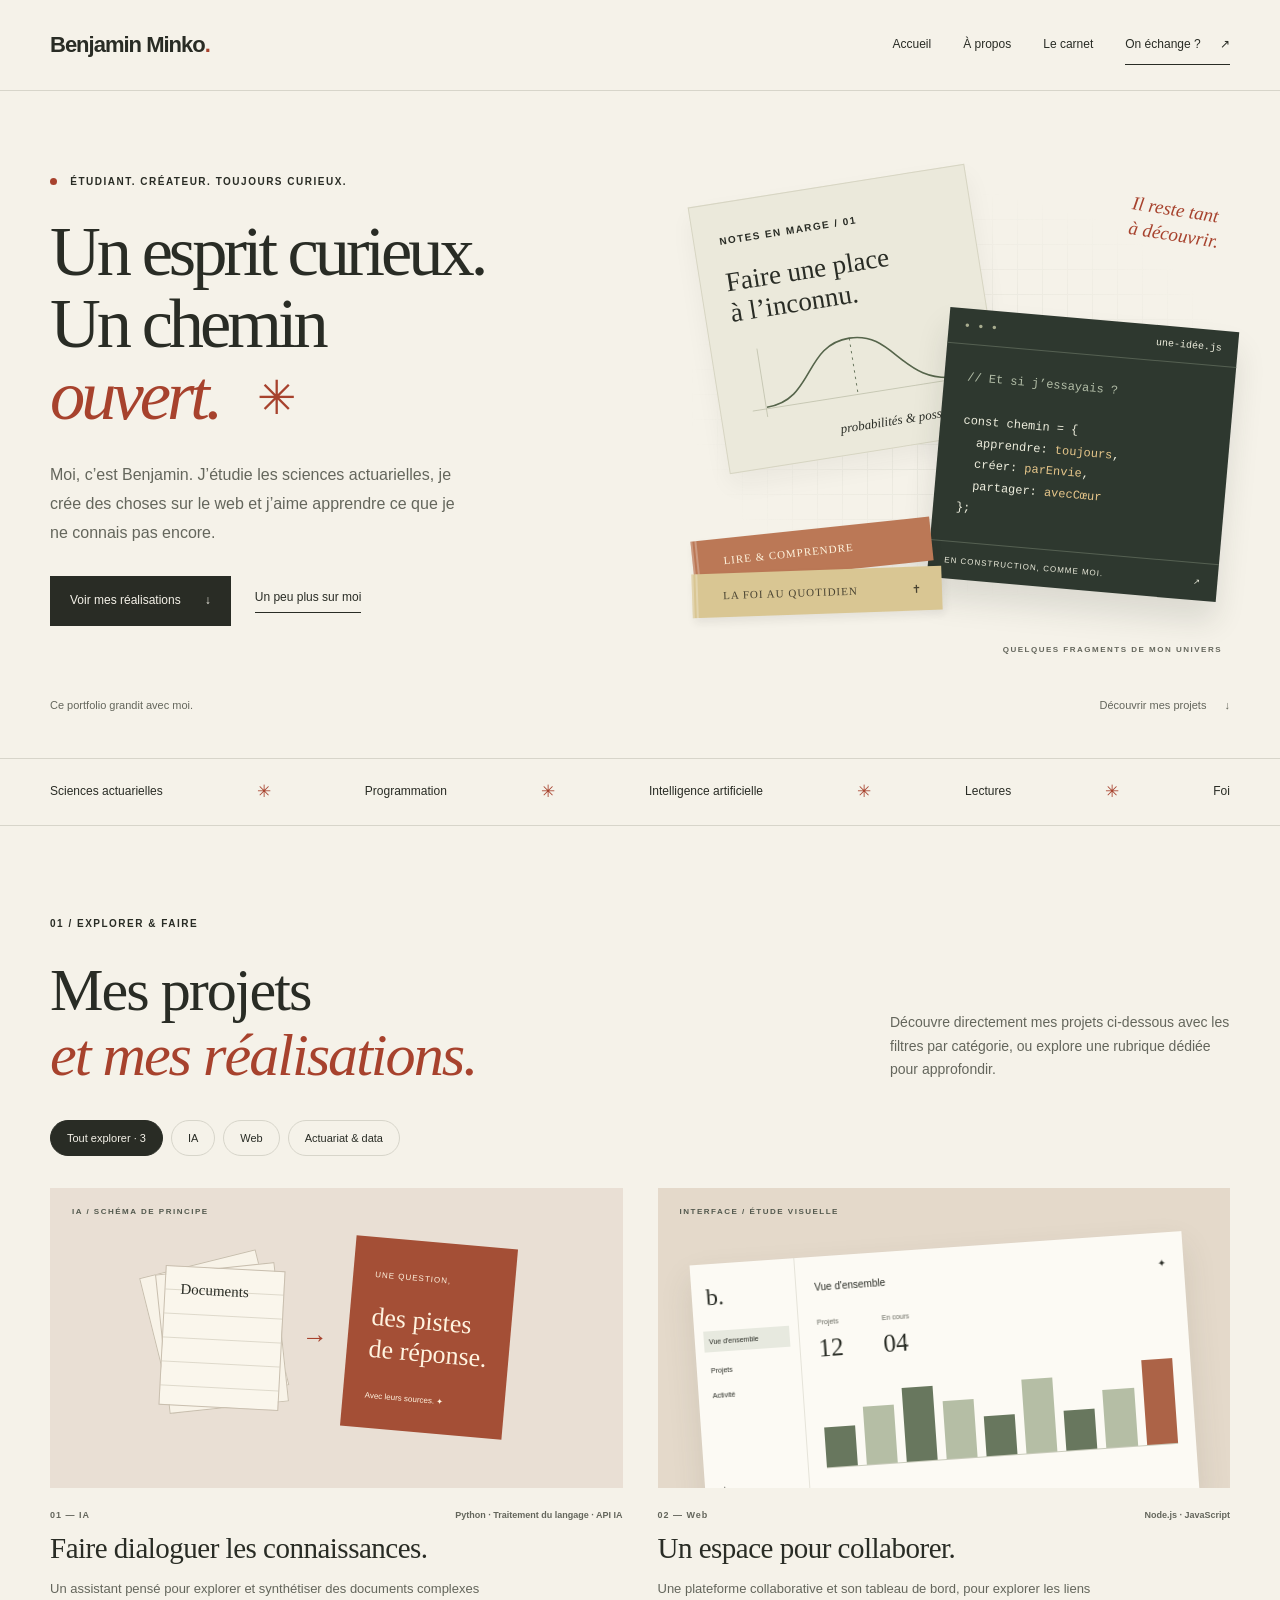
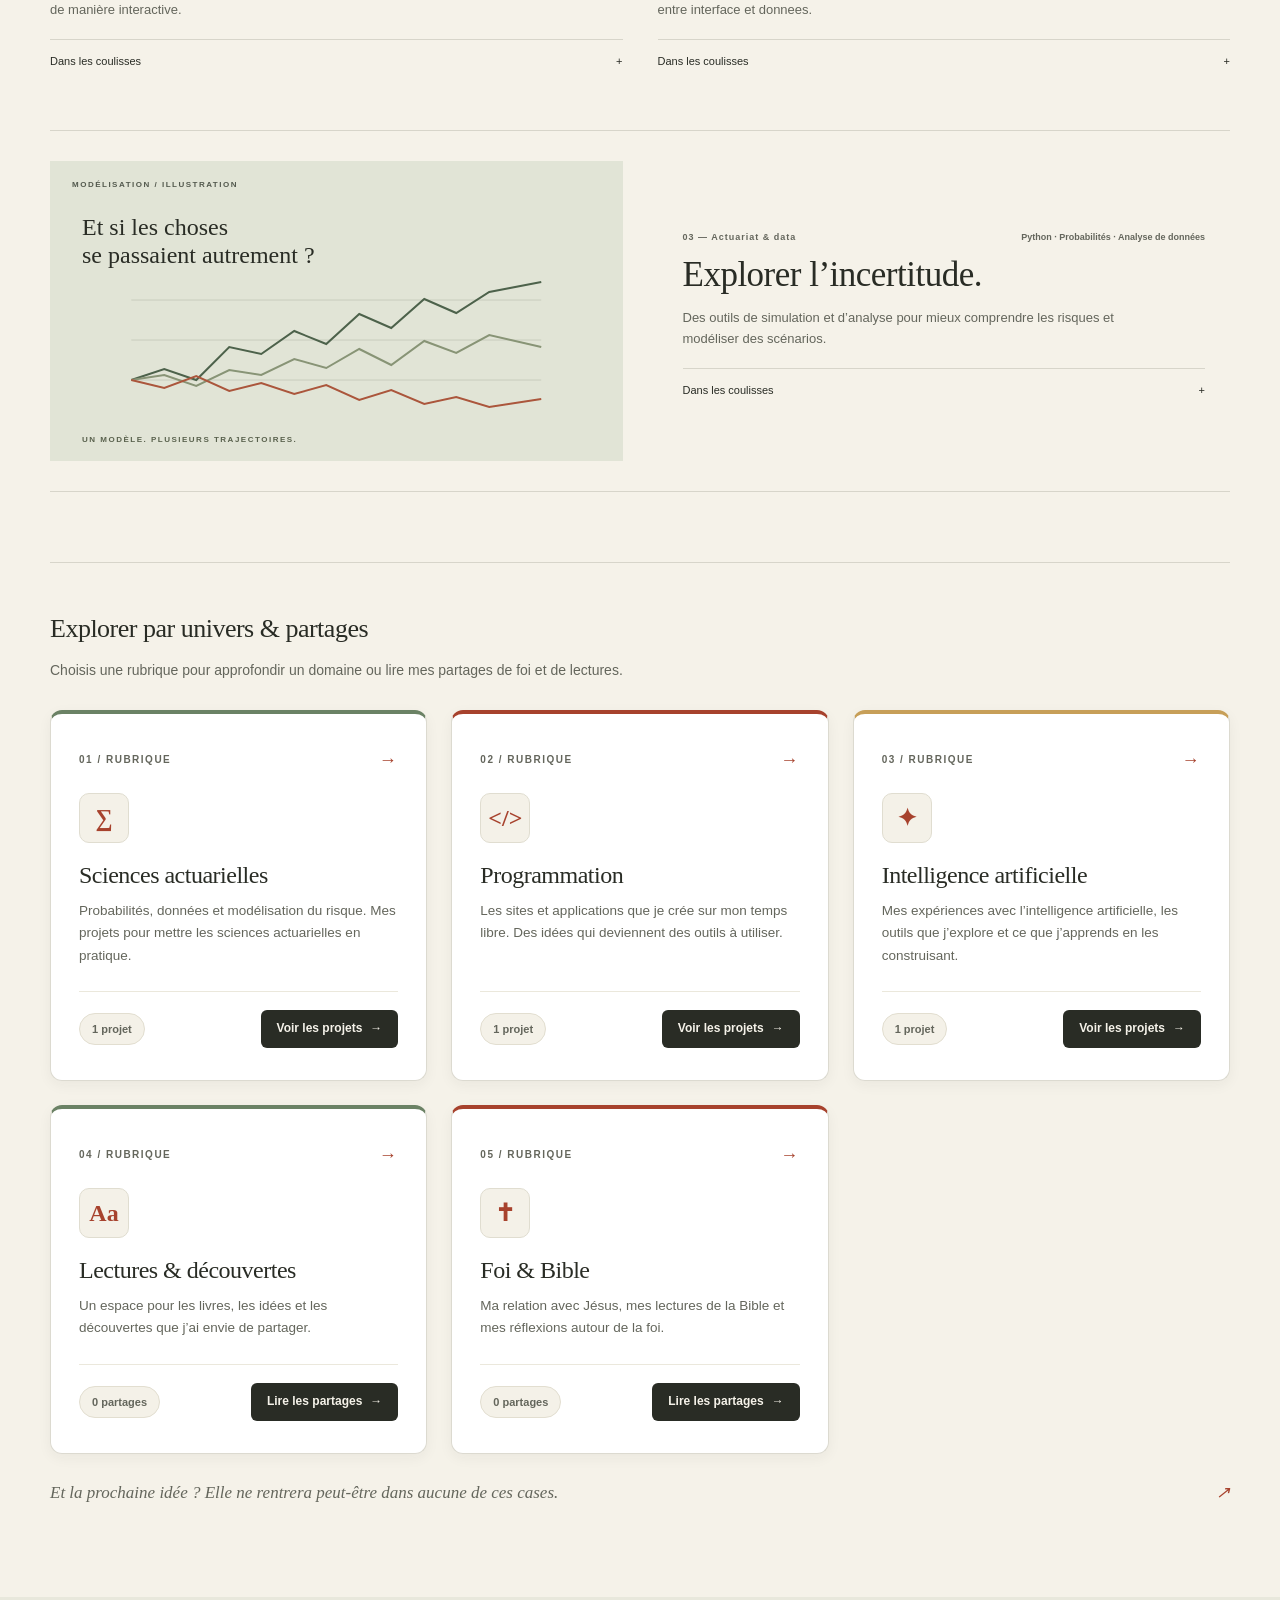
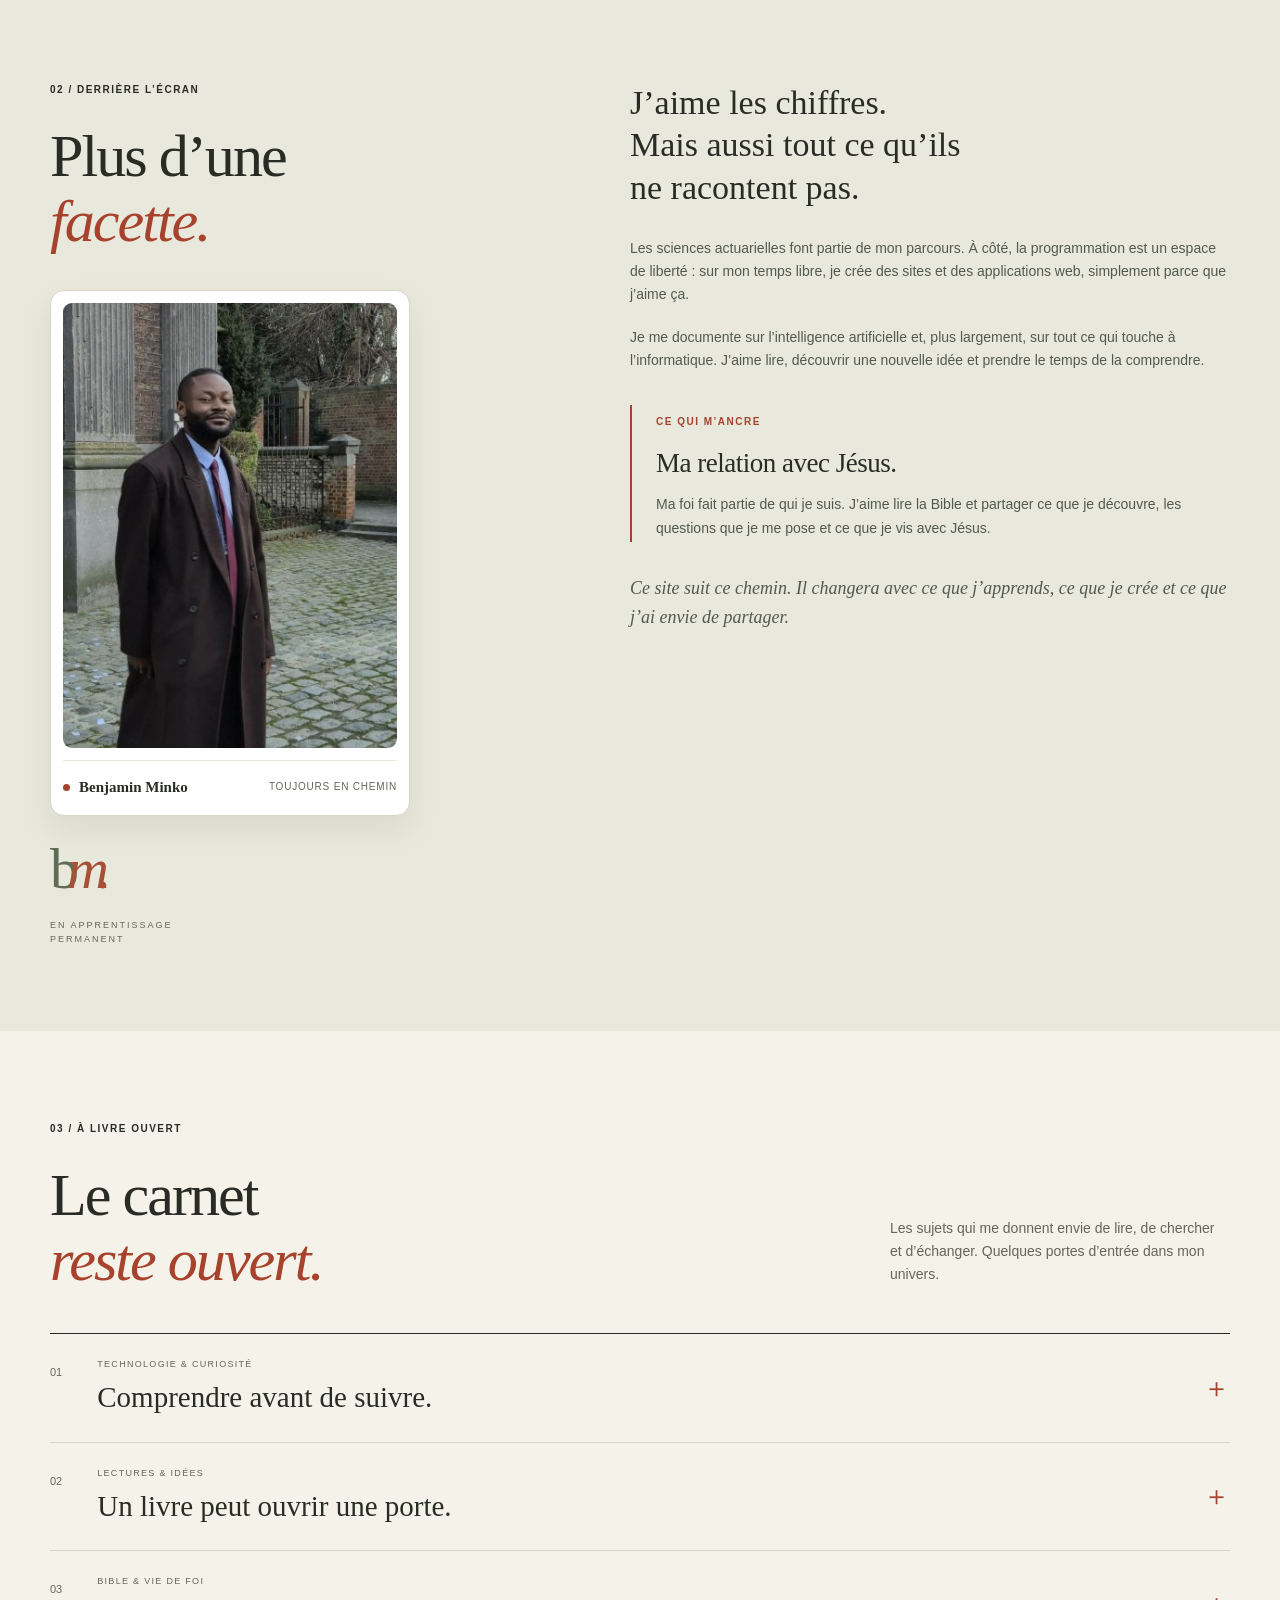
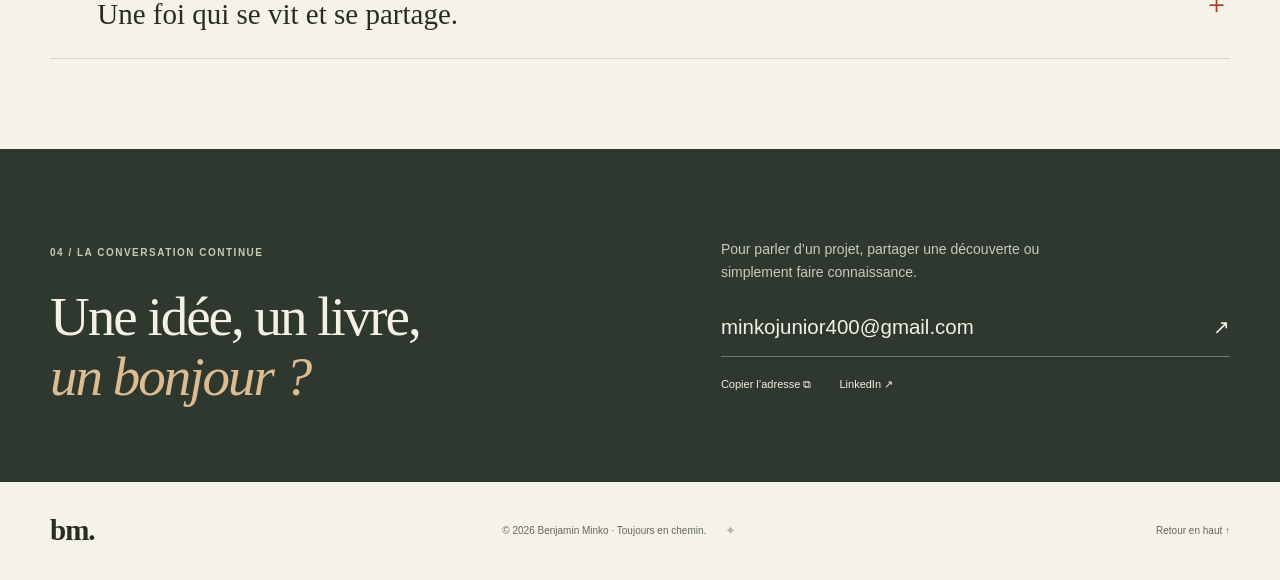
==== index.html @ 96fccb13 "feat: liseuse securisee integree pour lecture des documents d'etude et memoires en ligne sans telech" ====
<!doctype html>
<html lang="fr">
<head>
<meta charset="utf-8"><meta name="viewport" content="width=device-width, initial-scale=1"><meta name="theme-color" content="#f5f2e9">
<title>Benjamin Minko — Un esprit curieux, un chemin ouvert.</title>
<meta name="description" content="Étudiant en sciences actuarielles, passionné de programmation, de lecture et d’IA. Mes projets, mes découvertes et ma foi en Jésus.">
<link rel="icon" href="data:image/svg+xml,%3Csvg xmlns='http://www.w3.org/2000/svg' viewBox='0 0 100 100'%3E%3Crect width='100' height='100' rx='20' fill='%23a7422d'/%3E%3Ctext x='22' y='73' font-size='70' font-family='Georgia' fill='%23f5f2e9'%3Eb%3C/text%3E%3C/svg%3E">
<link rel="stylesheet" href="styles.css?v=20261013"><script src="script.js" defer></script>
</head>
<body>
<a class="skip-link" href="#contenu">Aller au contenu</a>
<header class="header"><nav class="nav wrap" aria-label="Navigation principale">
<a class="brand" href="#accueil" aria-label="Benjamin Minko, accueil">Benjamin Minko<b>.</b></a>
<button class="menu-toggle" aria-expanded="false" aria-controls="navigation" hidden>Menu <span aria-hidden="true">＋</span></button>
<div class="nav-links" id="navigation"><a href="#accueil">Accueil</a><a href="#apropos">À propos</a><a href="#carnet">Le carnet</a><a class="nav-contact" href="#contact">On échange ? <span aria-hidden="true">↗</span></a></div>
</nav></header>
<main id="contenu">
<section class="hero wrap" id="accueil" aria-labelledby="hero-title">
<div class="hero-copy"><p class="eyebrow"><span class="small-dot"></span> ÉTUDIANT. CRÉATEUR. TOUJOURS CURIEUX.</p>
<h1 id="hero-title">Un esprit curieux.<br>Un chemin<br><em>ouvert.</em><span class="asterisk" aria-hidden="true">✳</span></h1>
<p class="intro">Moi, c’est Benjamin. J’étudie les sciences actuarielles, je crée des choses sur le web et j’aime apprendre ce que je ne connais pas encore.</p>
<div class="hero-actions"><a class="button" href="#projets">Voir mes réalisations <span aria-hidden="true">↓</span></a><a class="text-link" href="#apropos">Un peu plus sur moi</a></div></div>
<div class="desk" role="img" aria-label="Un carnet, une fenêtre de code et des livres : des fragments de mon univers.">
<div class="desk-grid"></div><div class="paper math-paper"><span class="tiny">NOTES EN MARGE / 01</span><span class="paper-heading">Faire une place<br>à l’inconnu.</span><svg viewBox="0 0 280 100" fill="none" aria-hidden="true"><path d="M8 85H272M25 95V10" stroke="#c2c3af"/><path d="M26 83C85 83 82 15 139 15S193 83 267 83" stroke="#56654b" stroke-width="2"/><path d="M139 15V86" stroke="#56654b" stroke-dasharray="3 5"/></svg><span class="math-note">probabilités & possibilités</span></div>
<div class="code-paper"><div class="code-bar"><span>● ● ●</span><span>une-idée.js</span></div><code><span class="code-muted">// Et si j’essayais ?</span><br><br>const chemin = {<br>&nbsp; apprendre: <span class="code-warm">toujours</span>,<br>&nbsp; créer: <span class="code-warm">parEnvie</span>,<br>&nbsp; partager: <span class="code-warm">avecCœur</span><br>};</code><div class="code-bottom">EN CONSTRUCTION, COMME MOI.<span>↗</span></div></div>
<div class="book book-back">LIRE & COMPRENDRE</div><div class="book book-front"><span>LA FOI AU QUOTIDIEN</span><span>✝</span></div><div class="desk-note">Il reste tant<br>à découvrir.</div><span class="desk-caption">QUELQUES FRAGMENTS DE MON UNIVERS</span></div>
<div class="hero-footer"><span>Ce portfolio grandit avec moi.</span><a href="#projets">Découvrir mes projets <span aria-hidden="true">↓</span></a></div>
</section>
<div class="interests-strip"><div class="wrap"><span>Sciences actuarielles</span><i>✳</i><span>Programmation</span><i>✳</i><span>Intelligence artificielle</span><i>✳</i><span>Lectures</span><i>✳</i><span>Foi</span></div></div>
<section class="section wrap" id="projets" aria-labelledby="projects-title">
<div class="section-heading reveal"><p class="eyebrow">01 / EXPLORER & FAIRE</p><div class="heading-row"><h2 id="projects-title">Mes projets<br><em>et mes réalisations.</em></h2><p>Découvre directement mes projets ci-dessous avec les filtres par catégorie, ou explore une rubrique dédiée pour approfondir.</p></div></div>
<div class="filters" role="group" aria-label="Filtrer les projets" hidden></div><p class="sr-only" id="filter-status" role="status"></p>
<!-- PROJECTS:START -->
<div class="projects"><article class="project reveal" data-category="IA"><div class="project-art ai-art" aria-hidden="true"><span class="art-label">IA / SCHÉMA DE PRINCIPE</span><div class="document-stack"><span>Notes</span><span>Lectures</span><span>Documents</span></div><div class="diagram-arrow">→</div><div class="answer-paper"><span>UNE QUESTION,</span><strong>des pistes<br>de réponse.</strong><small>Avec leurs sources. ✦</small></div></div><div class="project-meta"><span>01 — IA</span><span>Python · Traitement du langage · API IA</span></div><h3>Faire dialoguer les connaissances.</h3><p>Un assistant pensé pour explorer et synthétiser des documents complexes de manière interactive.</p><details><summary>Dans les coulisses <span aria-hidden="true">+</span></summary><div class="detail-body">Le système combine recherche sémantique, traitement du langage naturel et structuration de réponses contextualisées. Objectif : transformer une masse d’informations en synthèse claire.</div></details></article>
<article class="project reveal" data-category="Web"><div class="project-art web-art" aria-hidden="true"><span class="art-label">INTERFACE / ÉTUDE VISUELLE</span><div class="mini-app"><div class="mini-sidebar">b.<span>Vue d'ensemble</span><span>Projets</span><span>Activité</span><b>+</b></div><div class="mini-main"><div class="mini-top">Vue d'ensemble <span>✦</span></div><div class="mini-stats"><div><small>Projets</small><b>12</b></div><div><small>En cours</small><b>04</b></div></div><div class="mini-chart"><i></i><i></i><i></i><i></i><i></i><i></i><i></i><i></i><i></i></div></div></div></div><div class="project-meta"><span>02 — Web</span><span>Node.js · JavaScript</span></div><h3>Un espace pour collaborer.</h3><p>Une plateforme collaborative et son tableau de bord, pour explorer les liens entre interface et donnees.</p><details><summary>Dans les coulisses <span aria-hidden="true">+</span></summary><div class="detail-body">Ce projet réunit une architecture client-serveur, la gestion des états, l’authentification et des visualisations de données. Côté outils : JavaScript, Node.js, bases de données et API REST.</div></details></article>
<article class="project project-wide reveal" data-category="Actuariat &amp; data"><div class="project-art data-art" aria-hidden="true"><span class="art-label">MODÉLISATION / ILLUSTRATION</span><div class="graph-title">Et si les choses<br>se passaient autrement ?</div><svg viewBox="0 0 440 140" fill="none"><path d="M15 25H425M15 65H425M15 105H425" stroke="#c8ccbd"/><path d="M15 105L48 94 80 105 113 72 145 79 178 56 210 69 243 39 275 53 308 24 340 38 373 17 425 7" stroke="#4d624b" stroke-width="2"/><path d="M15 105L48 100 80 111 113 95 145 100 178 84 210 93 243 74 275 90 308 66 340 78 373 60 425 72" stroke="#889476" stroke-width="2"/><path d="M15 105L48 113 80 101 113 116 145 108 178 119 210 110 243 125 275 115 308 129 340 122 373 132 425 124" stroke="#ab563c" stroke-width="2"/></svg><span class="graph-caption">UN MODÈLE. PLUSIEURS TRAJECTOIRES.</span></div><div class="wide-copy"><div class="project-meta"><span>03 — Actuariat &amp; data</span><span>Python · Probabilités · Analyse de données</span></div><h3>Explorer l’incertitude.</h3><p>Des outils de simulation et d’analyse pour mieux comprendre les risques et modéliser des scénarios.</p><details><summary>Dans les coulisses <span aria-hidden="true">+</span></summary><div class="detail-body">Ce travail s’appuie sur les méthodes actuarielles : calculs de probabilités, distributions statistiques et projections financières. Réalisé avec Python et des bibliothèques de calcul scientifique.</div></details></div></article></div>
<div class="hub-rubrics-block">
  <div class="browse-header">
    <h3 class="browse-label">Explorer par univers & partages</h3>
    <p class="browse-desc">Choisis une rubrique pour approfondir un domaine ou lire mes partages de foi et de lectures.</p>
  </div>
  <div class="rubric-grid"><a class="section-card tone-sage" href="rubriques/sciences-actuarielles.html">
  <div class="section-card-top">
    <span class="card-step">01 / RUBRIQUE</span>
    <span class="card-arrow" aria-hidden="true">→</span>
  </div>
  <div class="card-symbol-badge" aria-hidden="true">∑</div>
  <h3 class="card-title">Sciences actuarielles</h3>
  <p class="card-desc">Probabilités, données et modélisation du risque. Mes projets pour mettre les sciences actuarielles en pratique.</p>
  <div class="section-card-bottom">
    <span class="card-count-pill">1 projet</span>
    <span class="card-btn">Voir les projets <span aria-hidden="true">→</span></span>
  </div>
</a><a class="section-card tone-clay" href="rubriques/developpement-web.html">
  <div class="section-card-top">
    <span class="card-step">02 / RUBRIQUE</span>
    <span class="card-arrow" aria-hidden="true">→</span>
  </div>
  <div class="card-symbol-badge" aria-hidden="true">&lt;/&gt;</div>
  <h3 class="card-title">Programmation</h3>
  <p class="card-desc">Les sites et applications que je crée sur mon temps libre. Des idées qui deviennent des outils à utiliser.</p>
  <div class="section-card-bottom">
    <span class="card-count-pill">1 projet</span>
    <span class="card-btn">Voir les projets <span aria-hidden="true">→</span></span>
  </div>
</a><a class="section-card tone-sand" href="rubriques/intelligence-artificielle.html">
  <div class="section-card-top">
    <span class="card-step">03 / RUBRIQUE</span>
    <span class="card-arrow" aria-hidden="true">→</span>
  </div>
  <div class="card-symbol-badge" aria-hidden="true">✦</div>
  <h3 class="card-title">Intelligence artificielle</h3>
  <p class="card-desc">Mes expériences avec l’intelligence artificielle, les outils que j’explore et ce que j’apprends en les construisant.</p>
  <div class="section-card-bottom">
    <span class="card-count-pill">1 projet</span>
    <span class="card-btn">Voir les projets <span aria-hidden="true">→</span></span>
  </div>
</a><a class="section-card tone-sage" href="rubriques/lectures.html">
  <div class="section-card-top">
    <span class="card-step">04 / RUBRIQUE</span>
    <span class="card-arrow" aria-hidden="true">→</span>
  </div>
  <div class="card-symbol-badge" aria-hidden="true">Aa</div>
  <h3 class="card-title">Lectures &amp; découvertes</h3>
  <p class="card-desc">Un espace pour les livres, les idées et les découvertes que j’ai envie de partager.</p>
  <div class="section-card-bottom">
    <span class="card-count-pill">0 partages</span>
    <span class="card-btn">Lire les partages <span aria-hidden="true">→</span></span>
  </div>
</a><a class="section-card tone-clay" href="rubriques/foi-bible.html">
  <div class="section-card-top">
    <span class="card-step">05 / RUBRIQUE</span>
    <span class="card-arrow" aria-hidden="true">→</span>
  </div>
  <div class="card-symbol-badge" aria-hidden="true">✝</div>
  <h3 class="card-title">Foi &amp; Bible</h3>
  <p class="card-desc">Ma relation avec Jésus, mes lectures de la Bible et mes réflexions autour de la foi.</p>
  <div class="section-card-bottom">
    <span class="card-count-pill">0 partages</span>
    <span class="card-btn">Lire les partages <span aria-hidden="true">→</span></span>
  </div>
</a></div>
</div>
<!-- PROJECTS:END -->
<p class="section-end">Et la prochaine idée ? Elle ne rentrera peut-être dans aucune de ces cases. <span aria-hidden="true">↗</span></p>
</section>
<section class="about-section" id="apropos" aria-labelledby="about-title"><div class="wrap about-grid"><div class="about-title reveal"><p class="eyebrow">02 / DERRIÈRE L’ÉCRAN</p><h2 id="about-title">Plus d’une<br><em>facette.</em></h2><div class="about-portrait-card"><div class="about-portrait-frame"><img src="benjamin-portrait.jpg" alt="Portrait de Benjamin Minko" class="about-portrait-img" width="450" height="600" loading="lazy"></div><div class="about-portrait-footer"><div class="about-portrait-name"><span class="small-dot"></span><strong>Benjamin Minko</strong></div><span class="about-portrait-caption">Toujours en chemin</span></div></div><div class="personal-mark" aria-hidden="true">b<span>m.</span><small>EN APPRENTISSAGE<br>PERMANENT</small></div></div><div class="about-copy reveal"><p class="large-copy">J’aime les chiffres.<br>Mais aussi tout ce qu’ils<br>ne racontent pas.</p><p>Les sciences actuarielles font partie de mon parcours. À côté, la programmation est un espace de liberté : sur mon temps libre, je crée des sites et des applications web, simplement parce que j’aime ça.</p><p>Je me documente sur l’intelligence artificielle et, plus largement, sur tout ce qui touche à l’informatique. J’aime lire, découvrir une nouvelle idée et prendre le temps de la comprendre.</p><div class="faith-note"><span class="tiny">CE QUI M’ANCRE</span><h3>Ma relation avec Jésus.</h3><p>Ma foi fait partie de qui je suis. J’aime lire la Bible et partager ce que je découvre, les questions que je me pose et ce que je vis avec Jésus.</p></div><p class="about-last">Ce site suit ce chemin. Il changera avec ce que j’apprends, ce que je crée et ce que j’ai envie de partager.</p></div></div></section>
<section class="section wrap" id="carnet" aria-labelledby="notebook-title"><div class="section-heading reveal"><p class="eyebrow">03 / À LIVRE OUVERT</p><div class="heading-row"><h2 id="notebook-title">Le carnet<br><em>reste ouvert.</em></h2><p>Les sujets qui me donnent envie de lire, de chercher et d’échanger. Quelques portes d’entrée dans mon univers.</p></div></div>
<div class="notebook reveal"><details><summary><span class="note-number">01</span><span><small>TECHNOLOGIE & CURIOSITÉ</small>Comprendre avant de suivre.</span><span class="note-plus" aria-hidden="true">＋</span></summary><div class="note-body"><p>L’IA me passionne et me donne envie de me documenter. Cet espace est une invitation à discuter de ce qu’on découvre, de ce qu’on comprend et de ce qu’il reste à apprendre.</p><a class="text-link" href="mailto:minkojunior400@gmail.com?subject=Parlons%20technologie">Partager une découverte ↗</a></div></details>
<details><summary><span class="note-number">02</span><span><small>LECTURES & IDÉES</small>Un livre peut ouvrir une porte.</span><span class="note-plus" aria-hidden="true">＋</span></summary><div class="note-body"><p>J’aime lire et rencontrer de nouvelles idées. Une recommandation de lecture, une question ou une discussion autour d’un livre : je suis toujours partant pour découvrir un nouvel horizon.</p><a class="text-link" href="mailto:minkojunior400@gmail.com?subject=Une%20lecture%20%C3%A0%20partager">Me recommander une lecture ↗</a></div></details>
<details><summary><span class="note-number">03</span><span><small>BIBLE & VIE DE FOI</small>Une foi qui se vit et se partage.</span><span class="note-plus" aria-hidden="true">＋</span></summary><div class="note-body"><p>Ma relation avec Jésus a sa place ici, au même titre que mes projets et mes découvertes. J’aime partager autour de la Bible et échanger sur la foi avec simplicité.</p><a class="text-link" href="mailto:minkojunior400@gmail.com?subject=Parlons%20de%20la%20foi">Prenons le temps d’échanger ↗</a></div></details></div>
</section>
<section class="contact-section" id="contact" aria-labelledby="contact-title"><div class="wrap contact-grid reveal"><div><p class="eyebrow">04 / LA CONVERSATION CONTINUE</p><h2 id="contact-title">Une idée, un livre,<br><em>un bonjour ?</em></h2></div><div class="contact-copy"><p>Pour parler d’un projet, partager une découverte ou simplement faire connaissance.</p><a class="email-link" href="mailto:minkojunior400@gmail.com">minkojunior400@gmail.com <span aria-hidden="true">↗</span></a><div class="contact-links"><button id="copy-email" hidden>Copier l’adresse <span aria-hidden="true">⧉</span></button><a href="https://www.linkedin.com/in/benjaminminko" target="_blank" rel="noopener noreferrer">LinkedIn ↗<span class="sr-only"> (nouvel onglet)</span></a></div><p class="copy-status" id="copy-status" role="status"></p></div></div></section>
</main><footer class="wrap footer"><a class="brand" href="#accueil">bm.</a><span>© <span id="year">2026</span> Benjamin Minko · Toujours en chemin.<a class="discreet-admin-link" href="admin.html" aria-label="Atelier" title="Atelier">✦</a></span><a href="#accueil">Retour en haut ↑</a></footer>
  <!-- Liseuse de document d'étude & recherche (Lecture seule sécurisée) -->
  <dialog id="doc-viewer-modal" class="doc-viewer-modal" aria-labelledby="doc-viewer-title">
    <div class="doc-viewer-container">
      <div class="doc-viewer-header">
        <div class="doc-viewer-info">
          <span class="doc-viewer-badge">✦ CONSULTATION EN LIGNE · LECTURE SEULE</span>
          <h2 id="doc-viewer-title" class="doc-viewer-title">Document d’étude</h2>
          <p class="doc-viewer-sub">Lecture intégrale du document · Téléchargement et exportation désactivés</p>
        </div>
        <div class="doc-viewer-actions">
          <button type="button" class="doc-viewer-mode-btn" id="doc-viewer-mode-toggle" title="Basculer le mode de rendu">Vue directe</button>
          <button type="button" class="doc-viewer-close-btn" id="close-doc-viewer" aria-label="Fermer la liseuse">✕ Fermer</button>
        </div>
      </div>
      <div class="doc-viewer-body" id="doc-viewer-body">
        <div class="doc-viewer-loading" id="doc-viewer-loading">
          <span class="doc-viewer-spinner" aria-hidden="true"></span>
          <span>Ouverture du document en cours...</span>
        </div>
        <iframe id="doc-viewer-frame" class="doc-viewer-frame" src="about:blank" title="Document d’étude" loading="lazy"></iframe>
      </div>
    </div>
  </dialog>
</body></html>
---- styles.css ----
@charset "UTF-8";
:root{--paper:#f5f2e9;--ink:#292c25;--muted:#64665c;--accent:#a7422d;--line:#d7d5ca;--serif:Georgia,'Times New Roman',serif;--sans:'Segoe UI',Arial,sans-serif}
*{box-sizing:border-box}html{scroll-behavior:smooth;scroll-padding-top:100px}body{margin:0;background:var(--paper);color:var(--ink);font-family:var(--sans);font-size:16px;line-height:1.65}a{color:inherit;text-decoration:none}button{font:inherit;color:inherit;cursor:pointer}button,a,summary{-webkit-tap-highlight-color:transparent}button:focus-visible,a:focus-visible,summary:focus-visible{outline:2px solid var(--accent);outline-offset:6px}::selection{background:#d9b69a;color:var(--ink)}[hidden]{display:none!important}.wrap{width:min(1180px,calc(100% - 96px));margin-inline:auto}.eyebrow,.tiny,.art-label,.project-meta,.graph-caption,.desk-caption{font-size:10px;font-weight:600;letter-spacing:1.5px;line-height:1.6}.eyebrow{margin:0 0 26px}.small-dot{display:inline-block;width:7px;height:7px;border-radius:50%;background:var(--accent);margin-right:9px}.header{position:sticky;top:0;z-index:20;background:rgba(245,242,233,.97);border-bottom:1px solid var(--line)}.nav{min-height:90px;display:flex;align-items:center;justify-content:space-between;gap:25px}.brand{font-weight:700;font-size:22px;letter-spacing:-1px}.brand b{color:var(--accent)}.brand i{font-family:var(--serif)}.nav-links{display:flex;align-items:center;gap:32px;font-size:12px}.nav-links>a{padding:10px 0}.nav-links>a:hover,.text-link:hover{color:var(--accent)}.nav-contact{border-bottom:1px solid var(--ink)}.nav-contact span{margin-left:16px}.menu-toggle{display:none}.hero{position:relative;display:grid;grid-template-columns:1.1fr 1fr;gap:30px;padding-top:83px}.hero h1{font-family:var(--serif);font-weight:400;font-size:clamp(56px,5.5vw,78px);line-height:1.02;letter-spacing:-4px;margin:0 0 30px}em{font-weight:400;color:var(--accent)}.asterisk{display:inline-block;color:var(--accent);font-family:var(--sans);font-size:.67em;margin-left:38px;vertical-align:10%;animation:turn-in 1.2s ease-out both}.intro{font-size:16px;line-height:1.8;max-width:425px;color:var(--muted);margin-bottom:28px}.hero-actions{display:flex;align-items:center;gap:24px;flex-wrap:wrap}.button{background:var(--ink);color:var(--paper);display:inline-flex;align-items:center;gap:24px;padding:15px 20px;font-size:12px;transition:background .2s,transform .2s}.button:hover{background:var(--accent);transform:translateY(-2px)}.text-link{font-size:12px;border-bottom:1px solid;padding-bottom:4px}.hero-footer{grid-column:1/-1;display:flex;justify-content:space-between;padding:40px 0 22px;font-size:11px;color:var(--muted)}.hero-footer a span{margin-left:15px}.desk{position:relative;min-height:440px;margin-top:10px}.desk-grid{position:absolute;inset:10px 0 25px 10px;background-image:linear-gradient(#deddd2 1px,transparent 1px),linear-gradient(90deg,#deddd2 1px,transparent 1px);background-size:25px 25px;opacity:.45;mask-image:radial-gradient(ellipse,#000 30%,transparent 72%)}.paper{background:#ebe9db;border:1px solid #d7d5c3;box-shadow:0 12px 24px #27291f0d}.math-paper{position:absolute;width:280px;left:25px;top:0;transform:rotate(-9deg);padding:23px 25px 15px}.paper-heading{display:block;font-family:var(--serif);font-size:27px;line-height:1.15;margin-top:15px}.math-paper svg{width:100%;margin-top:15px}.math-note{display:block;font-family:var(--serif);font-style:italic;font-size:13px;text-align:right}.code-paper{position:absolute;top:135px;right:2px;background:#2e382f;color:#eeeede;width:290px;transform:rotate(5deg);box-shadow:0 20px 30px #27302420}.code-bar{display:flex;justify-content:space-between;border-bottom:1px solid #556052;padding:12px 16px;font:10px monospace}.code-bar>span:first-child{color:#a8ac8f;font-size:8px;letter-spacing:2px}.code-paper code{display:block;padding:23px;font-size:12px;line-height:1.8}.code-muted{color:#b3bea8}.code-warm{color:#e6c68a}.code-bottom{display:flex;justify-content:space-between;padding:12px 16px;border-top:1px solid #556052;font-size:8px;letter-spacing:1px}.book{position:absolute;left:10px;height:44px;display:flex;align-items:center;justify-content:space-between;padding:0 20px 0 25px;border-left:6px double #ffffff40;font-family:var(--serif);font-size:11px;letter-spacing:1px;box-shadow:2px 5px 8px #292c2514}.book-back{bottom:53px;width:240px;transform:rotate(-6deg);background:#bb7856;color:#fff5df}.book-front{bottom:12px;width:250px;transform:rotate(-2deg);background:#d9c693;color:#494332}.desk-note{position:absolute;right:9px;top:14px;font-family:var(--serif);font-size:19px;line-height:1.3;font-style:italic;color:var(--accent);transform:rotate(9deg)}.desk-caption{position:absolute;bottom:-31px;right:8px;font-size:8px;color:var(--muted)}.interests-strip{border-block:1px solid var(--line);margin-top:22px}.interests-strip .wrap{display:flex;justify-content:space-between;align-items:center;gap:20px;padding-block:19px;font-size:12px}.interests-strip i{font-style:normal;color:var(--accent);font-size:17px}.section{padding-block:90px}.heading-row{display:flex;justify-content:space-between;align-items:end;gap:45px}.heading-row>p{max-width:340px;color:var(--muted);font-size:14px;margin:0 0 7px}h2{font-family:var(--serif);font-size:clamp(42px,4.7vw,62px);font-weight:400;line-height:1.08;letter-spacing:-2px;margin:0}h3{font-family:var(--serif);font-weight:400;letter-spacing:-.5px}.filters{display:flex;gap:8px;flex-wrap:wrap;margin:32px 0}.filter{border:1px solid var(--line);background:transparent;padding:8px 16px;font-size:11px;border-radius:25px;transition:background .2s}.filter.active{color:var(--paper);background:var(--ink);border-color:var(--ink)}.filter:hover:not(.active){background:#e9e6dc}.filter span{margin-left:14px;font-size:9px}.projects{display:grid;grid-template-columns:1fr 1fr;gap:48px 35px;margin-top:32px}.project{min-width:0}.project-art{height:300px;overflow:hidden;position:relative;transition:background .3s}.art-label{position:absolute;top:18px;left:22px;font-size:8px;color:#53594e}.web-art{background:#e4d9ca;padding:60px 40px 0}.mini-app{background:#fcfaf4;display:flex;transform:rotate(-4deg);height:260px;box-shadow:0 15px 30px #48443820;transition:transform .4s}.project:hover .mini-app{transform:rotate(-1deg) translateY(-5px)}.mini-sidebar{display:flex;flex-direction:column;gap:13px;width:105px;border-right:1px solid #e5e3d9;padding:14px;font-family:var(--serif);font-size:24px}.mini-sidebar span{font-family:var(--sans);font-size:7px;white-space:nowrap}.mini-sidebar span:first-of-type{background:#e7e9df;padding:5px;margin-inline:-5px}.mini-sidebar b{margin-top:auto;font-size:20px;font-weight:400}.mini-main{padding:23px 18px;flex:1;min-width:0}.mini-top{display:flex;justify-content:space-between;font-size:10px}.mini-stats{display:flex;gap:40px;margin-top:20px}.mini-stats small{display:block;font-size:7px;color:#64665c}.mini-stats b{font-family:var(--serif);font-size:25px;font-weight:400}.mini-chart{height:90px;display:flex;align-items:end;gap:9px;border-bottom:1px solid #c9cbbb;margin-top:10px}.mini-chart i{flex:1;background:#68775e;height:45%}.mini-chart i:nth-child(2n){height:65%;background:#b5bea5}.mini-chart i:nth-child(3n){height:83%}.mini-chart i:last-child{height:96%;background:#ac6347}.data-art{background:#e1e4d6;padding:52px 32px 20px}.graph-title{font-family:var(--serif);font-size:24px;line-height:1.2}.data-art svg{width:100%;height:140px;margin-top:5px}.graph-caption{font-size:8px;color:#59614d}.project-meta{display:flex;justify-content:space-between;gap:15px;margin:20px 0 10px;font-size:9px;letter-spacing:1px;color:var(--muted)}.project-meta>span+span{letter-spacing:0;text-align:right}.project h3{font-size:29px;line-height:1.15;margin:8px 0 12px}.project p{font-size:13px;color:var(--muted);max-width:440px;margin:0 0 18px}.project details{border-top:1px solid var(--line)}summary{cursor:pointer;list-style:none}summary::-webkit-details-marker{display:none}.project summary{display:flex;justify-content:space-between;padding:12px 0;font-size:11px}.detail-body{font-size:13px;color:var(--muted);padding:3px 0 20px}.project-wide{grid-column:1/-1;display:grid;grid-template-columns:1fr 1fr;gap:35px;border-block:1px solid var(--line);padding:30px 0}.ai-art{background:#e9dfd4;display:flex;align-items:center;justify-content:center;gap:20px}.document-stack{position:relative;width:120px;height:140px;flex-shrink:0}.document-stack span{position:absolute;inset:0;background:#f8f3e8;border:1px solid #c9bfaf;padding:15px;font-family:var(--serif);font-size:15px}.document-stack span:first-child{transform:rotate(-14deg) translate(-6px,-8px)}.document-stack span:nth-child(2){transform:rotate(-6deg)}.document-stack span:last-child{transform:rotate(3deg);background:repeating-linear-gradient(#faf6ec 0 22px,#ded9cb 23px,#faf6ec 24px);padding-top:10px}.diagram-arrow{font-size:26px;color:var(--accent)}.answer-paper{background:#a44f36;color:#fff3df;padding:22px;transform:rotate(5deg)}.answer-paper>span{font-size:8px;letter-spacing:1px}.answer-paper strong{display:block;font-family:var(--serif);font-size:26px;line-height:1.2;font-weight:400;margin:16px 0}.answer-paper small{font-size:8px}.wide-copy{align-self:center;padding:0 25px}.wide-copy h3{font-size:35px}.section-end{display:flex;justify-content:space-between;font-family:var(--serif);font-style:italic;color:var(--muted);font-size:17px;margin:25px 0 0}.section-end span{color:var(--accent)}.about-section{background:#e8e8dc;padding-block:85px}.about-grid{display:grid;grid-template-columns:1fr 1.25fr;gap:100px}.personal-mark{margin-top:65px;font-family:var(--serif);font-size:110px;line-height:1;letter-spacing:-12px;color:#606d54}.personal-mark>span{font-style:italic;color:#a65136}.personal-mark small{display:block;font:9px/1.6 var(--sans);letter-spacing:2px;margin-top:20px;color:var(--muted)}.about-copy>p{font-size:14px;color:#53594e;margin:0 0 20px}.about-copy .large-copy{font-family:var(--serif);font-size:34px;line-height:1.25;color:var(--ink);margin-bottom:28px}.faith-note{border-left:2px solid var(--accent);padding:2px 0 2px 24px;margin-block:32px}.faith-note .tiny{color:var(--accent)}.faith-note h3{font-size:27px;margin:8px 0}.faith-note p{font-size:14px;color:#53594e;margin:0}.about-copy .about-last{font-family:var(--serif);font-style:italic;font-size:18px}.notebook{margin-top:40px;border-top:1px solid var(--ink)}.notebook details{border-bottom:1px solid var(--line)}.notebook summary{display:flex;align-items:center;gap:35px;padding:24px 0}.note-number{font-size:11px;color:var(--muted);align-self:start;padding-top:5px}.notebook summary>span:nth-child(2){font-family:var(--serif);font-size:29px;line-height:1.35}.notebook summary small{display:block;font-family:var(--sans);font-size:9px;letter-spacing:1.3px;margin-bottom:8px;color:var(--muted)}.note-plus{margin-left:auto;color:var(--accent);font-size:27px;font-weight:300;transition:transform .2s}details[open] .note-plus, .project details[open] summary>span{transform:rotate(45deg)}.note-body{max-width:720px;padding:0 0 30px 50px;font-size:14px;color:var(--muted)}.note-body p{margin-top:0}.contact-section{background:#2e382f;color:#f5f0e4;padding:75px 0 55px}.contact-grid{display:grid;grid-template-columns:1.2fr 1fr;gap:60px;align-items:center}.contact-section .eyebrow{color:#c5cbb8}.contact-section h2{font-size:55px}.contact-section em{color:#ddbc91}.contact-copy>p{max-width:320px;color:#c7cbbb;font-size:14px}.email-link{display:flex;justify-content:space-between;gap:10px;padding:12px 0;border-bottom:1px solid #737b68;font-size:clamp(14px,1.6vw,21px)}.contact-links{display:flex;gap:28px;margin-top:18px;font-size:11px}.contact-links button{border:0;background:transparent;padding:0;font-size:11px}.contact-links a:hover,.contact-links button:hover{color:#ddbc91}.contact-copy .copy-status{min-height:22px;font-size:11px;margin:12px 0 0}.footer{display:flex;align-items:center;justify-content:space-between;gap:20px;padding-block:25px;font-size:10px;color:var(--muted)}.footer .brand{color:var(--ink);font-family:var(--serif);font-size:29px}.skip-link{position:fixed;top:-100px;left:15px;z-index:100;background:var(--ink);color:white;padding:12px}.skip-link:focus{top:10px}.sr-only{position:absolute;width:1px;height:1px;padding:0;margin:-1px;overflow:hidden;clip:rect(0,0,0,0);white-space:nowrap;border:0}.reveal.is-pending{opacity:0;transform:translateY(15px)}.reveal{transition:opacity .55s ease,transform .55s ease}@keyframes turn-in{from{transform:rotate(-65deg);opacity:0}to{transform:rotate(0);opacity:1}}
@media(min-width:1450px){.hero{padding-top:100px;padding-bottom:15px}.desk{margin-top:25px}}
@media(max-width:1000px){.wrap{width:calc(100% - 64px)}.nav-links{gap:22px}.hero{gap:10px;padding-top:65px}.hero h1{font-size:68px}.desk{transform:scale(.85);transform-origin:center right;margin-left:-40px}.hero-actions{gap:15px}.hero-actions .text-link{font-size:11px}.about-grid{gap:60px}.web-art{padding:65px 20px 0}.mini-sidebar{width:85px}.mini-main{padding:23px 12px}.project-meta{font-size:8px}.ai-art{gap:12px;padding-inline:20px}.answer-paper{padding:16px}.document-stack{width:100px}.contact-grid{gap:35px}.contact-section h2{font-size:47px}}
@media(max-width:760px){html{scroll-padding-top:85px}.wrap{width:calc(100% - 40px)}.nav{min-height:74px;flex-wrap:wrap;gap:0}.brand{font-size:20px}.menu-toggle:not([hidden]){display:flex;align-items:center;gap:18px;border:0;background:transparent;font-size:12px;padding:12px 0 12px 15px}.menu-toggle span{font-size:22px}.nav-links{width:100%;flex-direction:column;align-items:stretch;gap:0;padding:5px 0 18px}.nav-links>a{padding:12px 0;border-bottom:1px solid var(--line)}.nav-contact span{float:right}.hero{display:block;padding-top:45px}.hero h1{font-size:clamp(57px,12vw,80px);letter-spacing:-3px}.hero .eyebrow{font-size:9px;letter-spacing:1.2px}.intro{font-size:15px;max-width:480px}.hero-actions{gap:22px}.desk{width:min(100%,470px);height:435px;min-height:0;transform:none;margin:42px auto 15px}.code-paper{width:275px;right:5px}.math-paper{left:20px;width:260px}.desk-note{right:15px}.book-back{bottom:50px}.book-front{bottom:8px}.desk-caption{bottom:-18px}.hero-footer{padding-top:35px;font-size:10px}.interests-strip .wrap{justify-content:center;flex-wrap:wrap;gap:8px 18px;font-size:11px;padding-block:16px}.interests-strip i{font-size:12px}.section{padding-block:58px}.heading-row{display:block}.heading-row>p{margin:20px 0 0;max-width:440px;font-size:13px}h2{font-size:46px}.eyebrow{margin-bottom:20px}.filters{gap:7px;margin-block:25px}.filter{padding:8px 12px;font-size:10px}.filter span{margin-left:8px}.projects{grid-template-columns:1fr;gap:35px}.project-art{height:300px}.project-meta{font-size:8px}.project-wide{grid-column:auto;grid-template-columns:1fr;gap:0;padding-top:0;border-top:0}.wide-copy{padding:0}.wide-copy h3{font-size:29px}.ai-art{gap:25px}.document-stack{width:120px}.answer-paper{padding:22px}.section-end{font-size:15px;gap:15px}.about-section{padding-block:58px}.about-grid{grid-template-columns:1fr;gap:35px}.personal-mark{display:none}.about-copy .large-copy{font-size:30px}.contact-grid{grid-template-columns:1fr;gap:25px}.contact-section{padding-block:55px 35px}.contact-section h2{font-size:45px}.contact-copy>p{max-width:370px}.email-link{font-size:18px}.notebook summary{gap:20px;padding-block:22px}.notebook summary>span:nth-child(2){font-size:23px}.note-body{padding-left:34px;font-size:13px}.notebook summary small{font-size:8px}.footer{flex-wrap:wrap;gap:12px}.footer>span{order:3;width:100%;font-size:10px}}
@media(max-width:380px){.hero h1{font-size:54px}.hero-actions{gap:16px}.desk{height:420px}.math-paper{left:10px;width:230px}.code-paper{top:143px;width:240px}.desk-note{font-size:16px;right:0}.book{width:210px}.ai-art{gap:12px}.document-stack{width:95px}.answer-paper{padding:16px}.answer-paper strong{font-size:23px}.email-link{font-size:15px}.interests-strip i{display:none}.asterisk{margin-left:22px}}
@media(prefers-reduced-motion:reduce){html{scroll-behavior:auto}*,*::before,*::after{animation:none!important;transition:none!important}.reveal.is-pending{opacity:1;transform:none}}

/* Comfortable touch targets on touch screens. */
@media(pointer:coarse){.filter,.project summary,.contact-links button,.contact-links a{min-height:44px;display:inline-flex;align-items:center}.project summary{display:flex}.contact-links{align-items:center}}


.project-links{display:flex;flex-wrap:wrap;gap:18px;margin:16px 0}.project-links a{font-size:12px;border-bottom:1px solid var(--accent);padding:6px 0}.project-links a:hover{color:var(--accent)}.project-image{display:block;width:100%;height:300px;object-fit:cover;background:#e8e8dc}.project-placeholder{background:#e5e5d8;display:flex;flex-direction:column;justify-content:center;align-items:center;padding:30px;gap:12px}.project-placeholder strong{font:60px var(--serif);color:var(--accent)}.project-placeholder span{font-size:12px;letter-spacing:2px}.project h3,.project p,.detail-body{overflow-wrap:anywhere}.detail-body{white-space:pre-line}.empty-projects{grid-column:1/-1;padding:40px 0;color:var(--muted)}
/* ==========================================================================
   Rubriques & Cartes d'exploration (Design élégant, contrasté et cliquable)
   ========================================================================== */
.hub-rubrics-block {
  margin-top: 70px;
  padding-top: 45px;
  border-top: 1px solid var(--line);
}
.browse-header {
  margin-bottom: 28px;
}
.browse-label {
  font-family: var(--serif);
  font-size: 26px;
  font-weight: 400;
  margin: 0 0 8px;
  color: var(--ink);
}
.browse-desc {
  font-size: 14px;
  color: var(--muted);
  margin: 0;
  max-width: 600px;
}

.rubric-grid {
  display: grid;
  grid-template-columns: repeat(auto-fill, minmax(320px, 1fr));
  gap: 24px;
  margin-top: 24px;
}

.section-card {
  display: flex;
  flex-direction: column;
  padding: 32px 28px;
  background: #ffffff;
  border: 1px solid #dcdad0;
  border-radius: 12px;
  box-shadow: 0 4px 14px rgba(41, 44, 37, 0.05);
  transition: transform 0.25s ease, box-shadow 0.25s ease, border-color 0.25s ease;
  text-decoration: none;
  color: var(--ink);
  position: relative;
  overflow: hidden;
}

.section-card:hover {
  transform: translateY(-4px);
  border-color: var(--accent);
  box-shadow: 0 12px 28px rgba(41, 44, 37, 0.12);
}

.tone-sage { border-top: 4px solid #6b8265; }
.tone-clay { border-top: 4px solid var(--accent); }
.tone-sand { border-top: 4px solid #c79f58; }

.section-card-top {
  display: flex;
  justify-content: space-between;
  align-items: center;
  font-size: 10px;
  letter-spacing: 1.5px;
  font-weight: 600;
  color: var(--muted);
  margin-bottom: 18px;
}

.card-arrow {
  font-size: 18px;
  color: var(--accent);
  transition: transform 0.2s ease;
}

.section-card:hover .card-arrow {
  transform: translate(3px, -3px);
}

.card-symbol-badge {
  width: 50px;
  height: 50px;
  border-radius: 10px;
  background: #f4f1e8;
  border: 1px solid #e0ddd0;
  display: flex;
  align-items: center;
  justify-content: center;
  font-family: var(--serif);
  font-size: 24px;
  font-weight: 600;
  color: var(--accent);
  margin-bottom: 18px;
}

.section-card h3, .card-title {
  font-family: var(--serif);
  font-size: 24px;
  line-height: 1.2;
  margin: 0 0 10px;
  color: var(--ink);
}

.section-card p, .card-desc {
  font-size: 13.5px;
  line-height: 1.65;
  color: var(--muted);
  margin: 0 0 24px;
  flex-grow: 1;
}

.section-card-bottom {
  display: flex;
  justify-content: space-between;
  align-items: center;
  gap: 12px;
  border-top: 1px solid #ebe8dc;
  padding-top: 18px;
  margin-top: auto;
}

.card-count-pill {
  font-size: 11px;
  font-weight: 600;
  color: var(--muted);
  background: #f4f1e8;
  padding: 6px 12px;
  border-radius: 20px;
  border: 1px solid #e2ded0;
}

.card-btn {
  display: inline-flex;
  align-items: center;
  gap: 8px;
  background: var(--ink);
  color: var(--paper);
  font-size: 12px;
  font-weight: 600;
  padding: 9px 16px;
  border-radius: 6px;
  transition: background 0.2s ease, transform 0.2s ease;
  white-space: nowrap;
}

.section-card:hover .card-btn {
  background: var(--accent);
  transform: translateX(2px);
}

/* Pages dédiées aux rubriques */
.rubric-page { padding-top: 35px; padding-bottom: 75px; }
.breadcrumb { display: inline-block; font-size: 12px; padding: 10px 0; color: var(--muted); }
.breadcrumb:hover { color: var(--accent); }
.rubric-navigation { display: flex; flex-wrap: wrap; gap: 8px; margin: 15px 0 35px; }
.rubric-navigation a { font-size: 11px; border: 1px solid var(--line); padding: 10px 15px; border-radius: 25px; transition: border-color 0.2s; }
.rubric-navigation a[aria-current=page] { background: var(--ink); border-color: var(--ink); color: var(--paper); }
.rubric-navigation a:hover { border-color: var(--ink); }
.rubric-heading { padding: 45px; display: flex; align-items: center; justify-content: space-between; gap: 35px; border-radius: 12px; margin-bottom: 40px; }
.rubric-heading.tone-sage { background: #e3e7d9; }
.rubric-heading.tone-clay { background: #ecdfd2; }
.rubric-heading.tone-sand { background: #ede7d5; }
.rubric-heading h1 { font: 400 clamp(40px, 5vw, 65px)/1.08 var(--serif); letter-spacing: -2px; margin: 0 0 20px; overflow-wrap: anywhere; }
.rubric-heading p:last-child { max-width: 610px; font-size: 15px; color: #555b50; }
.rubric-heading > .section-symbol { font-size: 100px; margin: 0; color: var(--accent); }
.rubric-content { margin-top: 45px; }
.rubric-content > h2 { font-size: 30px; font-family: var(--serif); margin-bottom: 24px; }
.rubric-content > h2 > span { font: 12px var(--sans); color: var(--muted); margin-left: 12px; }
.rubric-empty { padding: 60px 0; text-align: center; }
.rubric-empty > span { font: 50px var(--serif); color: var(--accent); display: block; margin-bottom: 16px; }
.rubric-empty h2 { font-size: 36px; margin: 0 0 16px; font-family: var(--serif); }
.rubric-empty p { color: var(--muted); font-size: 14px; margin-bottom: 25px; }

/* ==========================================================================
   Portrait de Benjamin (Section À propos)
   ========================================================================== */
.about-portrait-card {
  margin-top: 36px;
  max-width: 360px;
  background: #ffffff;
  padding: 12px 12px 15px;
  border: 1px solid var(--line);
  border-radius: 14px;
  box-shadow: 0 14px 32px rgba(41, 44, 37, 0.08);
  transition: transform 0.25s ease, box-shadow 0.25s ease;
}

.about-portrait-card:hover {
  transform: translateY(-4px);
  box-shadow: 0 20px 42px rgba(41, 44, 37, 0.13);
}

.about-portrait-frame {
  position: relative;
  overflow: hidden;
  border-radius: 9px;
  background: #ebe9dc;
  aspect-ratio: 3 / 4;
}

.about-portrait-img {
  width: 100%;
  height: 100%;
  object-fit: cover;
  object-position: center 20%;
  display: block;
  transition: transform 0.4s ease;
}

.about-portrait-card:hover .about-portrait-img {
  transform: scale(1.02);
}

.about-portrait-footer {
  display: flex;
  justify-content: space-between;
  align-items: center;
  gap: 10px;
  padding-top: 14px;
  border-top: 1px solid #ebe8dc;
  margin-top: 12px;
}

.about-portrait-name {
  display: flex;
  align-items: center;
  font-size: 13px;
  color: var(--ink);
}

.about-portrait-name strong {
  font-family: var(--serif);
  font-size: 15px;
  font-weight: 600;
}

.about-portrait-caption {
  font-size: 10px;
  letter-spacing: 0.8px;
  color: var(--muted);
  text-transform: uppercase;
  font-weight: 500;
}

.about-title .personal-mark {
  margin-top: 24px;
  font-size: 58px;
}

@media(max-width: 950px) {
  .rubric-heading { padding: 30px; }
  .rubric-heading > .section-symbol { font-size: 60px; }
}
@media(max-width: 760px) {
  .about-portrait-card {
    max-width: 320px;
    margin: 28px auto 0;
  }
}
@media(max-width: 650px) {
  .rubric-grid { grid-template-columns: 1fr; gap: 18px; }
  .section-card { padding: 24px; }
  .rubric-heading { padding: 25px; gap: 10px; align-items: start; }
  .rubric-heading > .section-symbol { display: none; }
  .rubric-heading h1 { font-size: 40px; }
  .rubric-page { padding-top: 20px; }
}

/* ==========================================================================
   Styles pour les publications de Lectures et de Foi
   ========================================================================== */
.reading-art {
  background: #ede6da;
  display: flex;
  flex-direction: column;
  justify-content: center;
  align-items: center;
  padding: 30px 20px;
  text-align: center;
}
.reading-card-inner {
  background: #fbf9f4;
  border: 1px solid #d5cfbf;
  border-left: 6px solid #8e684e;
  padding: 24px 28px;
  box-shadow: 0 10px 24px rgba(41, 44, 37, 0.08);
  max-width: 280px;
}
.reading-card-inner strong {
  display: block;
  font-family: var(--serif);
  font-size: 20px;
  line-height: 1.25;
  color: var(--ink);
  margin-bottom: 8px;
}
.reading-card-inner span {
  font-size: 11px;
  color: var(--muted);
  letter-spacing: 0.5px;
}
.faith-art {
  background: #e5e8dc;
  display: flex;
  flex-direction: column;
  justify-content: center;
  align-items: center;
  padding: 30px 20px;
  text-align: center;
}
.faith-card-inner {
  background: #ffffff;
  border: 1px solid #cdd2be;
  border-radius: 12px;
  padding: 24px 32px;
  box-shadow: 0 10px 24px rgba(41, 44, 37, 0.08);
}
.faith-card-inner i {
  display: block;
  font-style: normal;
  font-size: 38px;
  color: var(--accent);
  margin-bottom: 8px;
}
.faith-card-inner strong {
  font-family: var(--serif);
  font-size: 18px;
  color: var(--ink);
}
.reading-quote, .faith-quote {
  margin: 12px 0 16px;
  padding: 12px 18px;
  background: #f2efe4;
  border-left: 3px solid var(--accent);
  font-style: italic;
  font-family: var(--serif);
  font-size: 14px;
  line-height: 1.6;
  color: #43463c;
  border-radius: 0 6px 6px 0;
}
.verse-ref {
  display: block;
  font-family: var(--sans);
  font-style: normal;
  font-size: 11px;
  font-weight: 600;
  letter-spacing: 0.8px;
  color: var(--accent);
  margin-bottom: 4px;
}




/* Lien discret d'acces a l'Atelier admin */
/* Lien discret d'acces a l'Atelier admin */
/* Lien discret d'acces a l'Atelier admin */
.discreet-admin-link {
  display: inline-flex;
  align-items: center;
  justify-content: center;
  color: var(--muted);
  opacity: 0.45;
  font-size: 13px;
  margin-left: 6px;
  vertical-align: middle;
  text-decoration: none;
  min-width: 36px;
  min-height: 36px;
  border-radius: 50%;
  cursor: pointer;
  transition: opacity 0.2s ease, color 0.2s ease, transform 0.2s ease, background 0.2s ease;
}
.discreet-admin-link:hover, .discreet-admin-link:focus-visible, .discreet-admin-link:active {
  opacity: 1;
  color: var(--accent);
  background: rgba(167, 66, 45, 0.08);
  transform: scale(1.15);
}

/* ==========================================================================
   Bouton & Liseuse intégrée de documents d'étude (Lecture seule sécurisée)
   ========================================================================== */
.project-doc-btn {
  background: transparent;
  border: none;
  border-bottom: 1px solid var(--accent);
  padding: 6px 0;
  font: inherit;
  font-size: 12px;
  color: var(--ink);
  cursor: pointer;
  display: inline-flex;
  align-items: center;
  gap: 5px;
  font-weight: 500;
  text-decoration: none;
  transition: color 0.15s ease, border-color 0.15s ease;
}

.project-doc-btn:hover {
  color: var(--accent);
  border-bottom-color: var(--ink);
}

.doc-viewer-modal {
  width: min(94vw, 1140px);
  height: min(92vh, 880px);
  max-width: 96vw;
  max-height: 94vh;
  margin: auto;
  border: 1px solid var(--line);
  border-radius: 12px;
  background: var(--paper);
  color: var(--ink);
  padding: 0;
  box-shadow: 0 25px 60px rgba(41, 44, 37, 0.28);
  overflow: hidden;
}

.doc-viewer-modal::backdrop {
  background: rgba(41, 44, 37, 0.65);
  backdrop-filter: blur(4px);
  -webkit-backdrop-filter: blur(4px);
}

.doc-viewer-container {
  display: flex;
  flex-direction: column;
  width: 100%;
  height: 100%;
  background: var(--paper);
}

.doc-viewer-header {
  display: flex;
  align-items: center;
  justify-content: space-between;
  gap: 16px;
  padding: 14px 22px;
  background: #ffffff;
  border-bottom: 1px solid var(--line);
  flex-shrink: 0;
}

.doc-viewer-info {
  display: flex;
  flex-direction: column;
  gap: 2px;
  min-width: 0;
}

.doc-viewer-badge {
  font-size: 10px;
  font-weight: 600;
  letter-spacing: 0.08em;
  color: var(--accent);
  text-transform: uppercase;
}

.doc-viewer-title {
  margin: 0;
  font-family: var(--serif);
  font-size: 1.15rem;
  font-weight: 600;
  color: var(--ink);
  white-space: nowrap;
  overflow: hidden;
  text-overflow: ellipsis;
}

.doc-viewer-sub {
  margin: 0;
  font-size: 11px;
  color: var(--muted);
}

.doc-viewer-actions {
  display: flex;
  align-items: center;
  gap: 10px;
  flex-shrink: 0;
}

.doc-viewer-mode-btn {
  background: var(--paper);
  border: 1px solid var(--line);
  color: var(--ink);
  font-size: 11px;
  padding: 6px 12px;
  border-radius: 6px;
  cursor: pointer;
  transition: all 0.15s ease;
}

.doc-viewer-mode-btn:hover {
  border-color: var(--ink);
  background: #ffffff;
}

.doc-viewer-close-btn {
  background: var(--ink);
  color: var(--paper);
  border: none;
  font-size: 12px;
  font-weight: 500;
  padding: 7px 14px;
  border-radius: 6px;
  cursor: pointer;
  transition: background 0.15s ease, transform 0.15s ease;
}

.doc-viewer-close-btn:hover {
  background: var(--accent);
}

.doc-viewer-body {
  position: relative;
  flex: 1;
  width: 100%;
  height: 100%;
  background: #eae7dd;
  overflow: hidden;
  user-select: none;
  -webkit-user-select: none;
}

.doc-viewer-loading {
  position: absolute;
  inset: 0;
  display: flex;
  flex-direction: column;
  align-items: center;
  justify-content: center;
  gap: 12px;
  background: rgba(245, 242, 233, 0.94);
  z-index: 2;
  font-size: 13px;
  color: var(--muted);
}

.doc-viewer-spinner {
  width: 26px;
  height: 26px;
  border: 3px solid var(--line);
  border-top-color: var(--accent);
  border-radius: 50%;
  animation: docSpin 0.8s linear infinite;
}

@keyframes docSpin {
  to { transform: rotate(360deg); }
}

.doc-viewer-frame {
  width: 100%;
  height: 100%;
  border: none;
  display: block;
}

@media (max-width: 760px) {
  .doc-viewer-modal {
    width: 100vw;
    height: 100dvh;
    max-width: 100vw;
    max-height: 100dvh;
    border-radius: 0;
    border: none;
  }
  .doc-viewer-header {
    padding: 10px 14px;
    flex-wrap: wrap;
    gap: 10px;
  }
  .doc-viewer-title {
    font-size: 1rem;
  }
  .doc-viewer-actions {
    width: 100%;
    justify-content: space-between;
  }
}
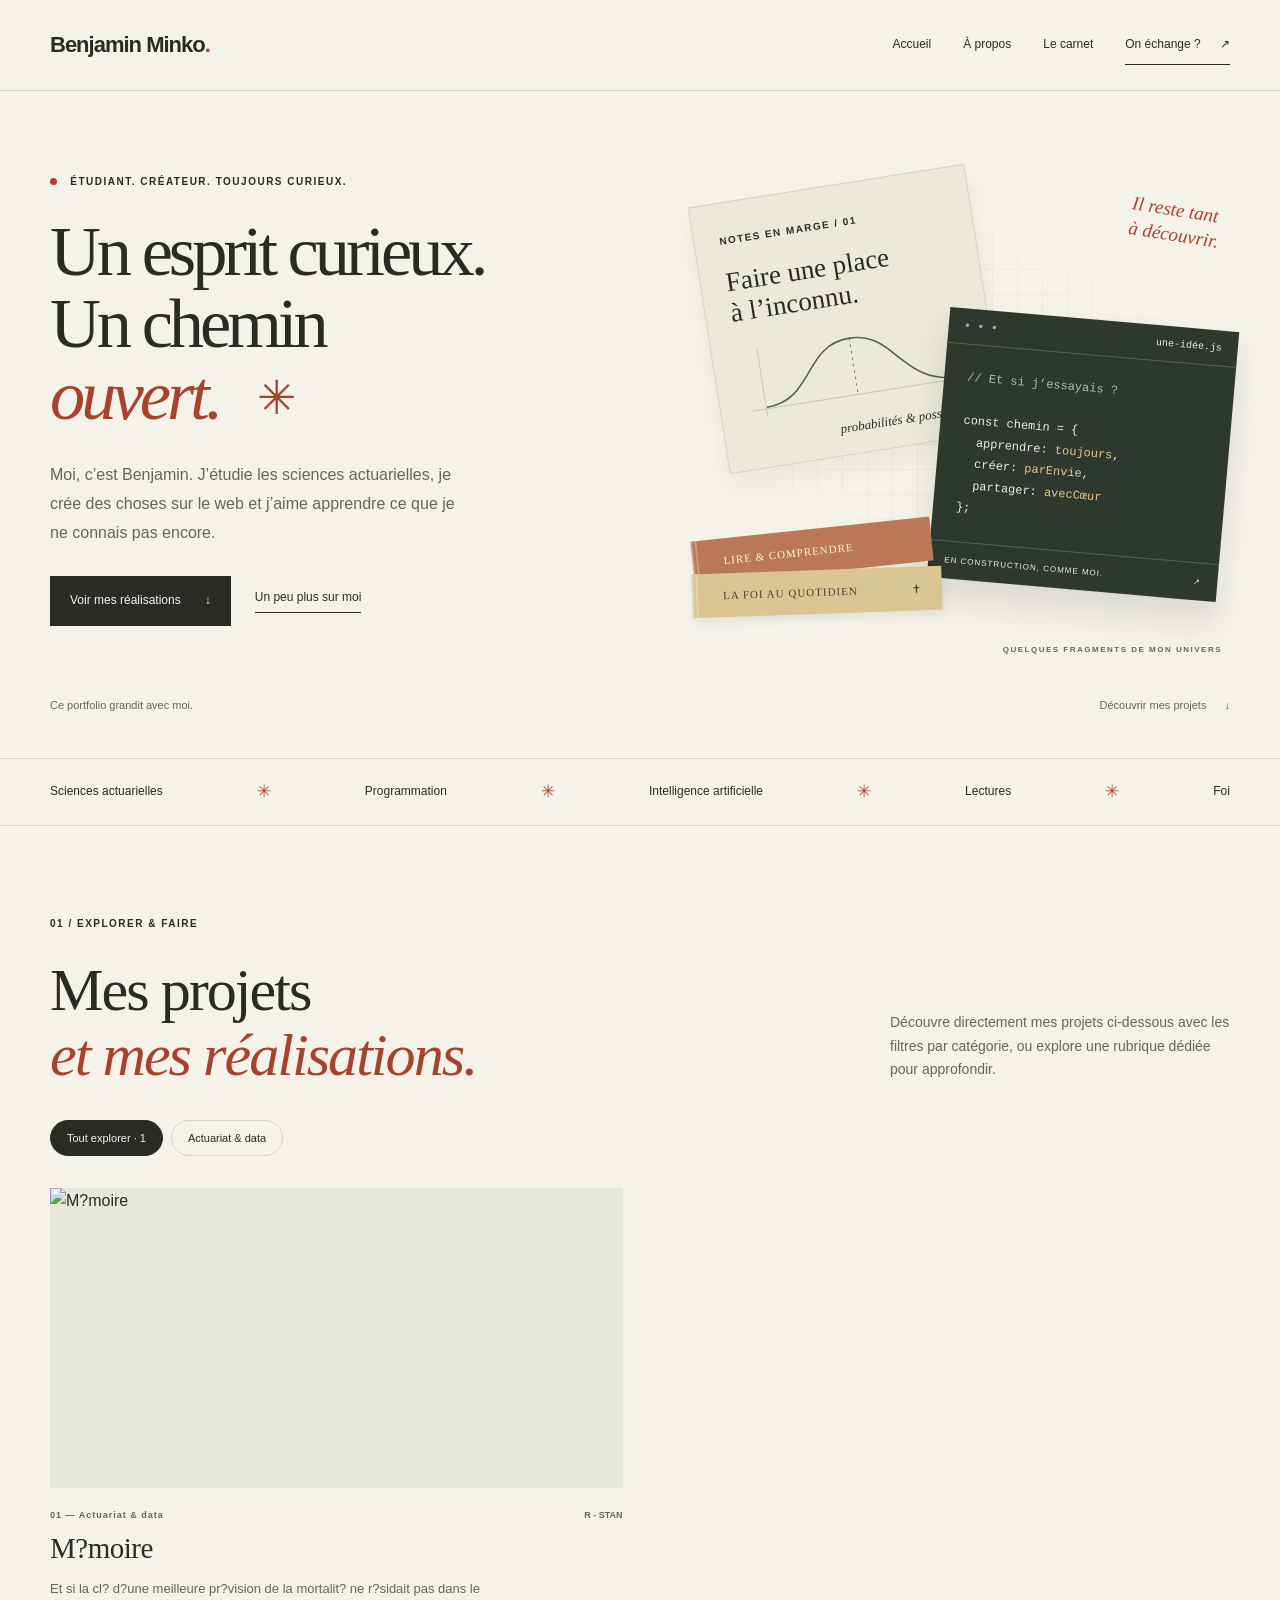
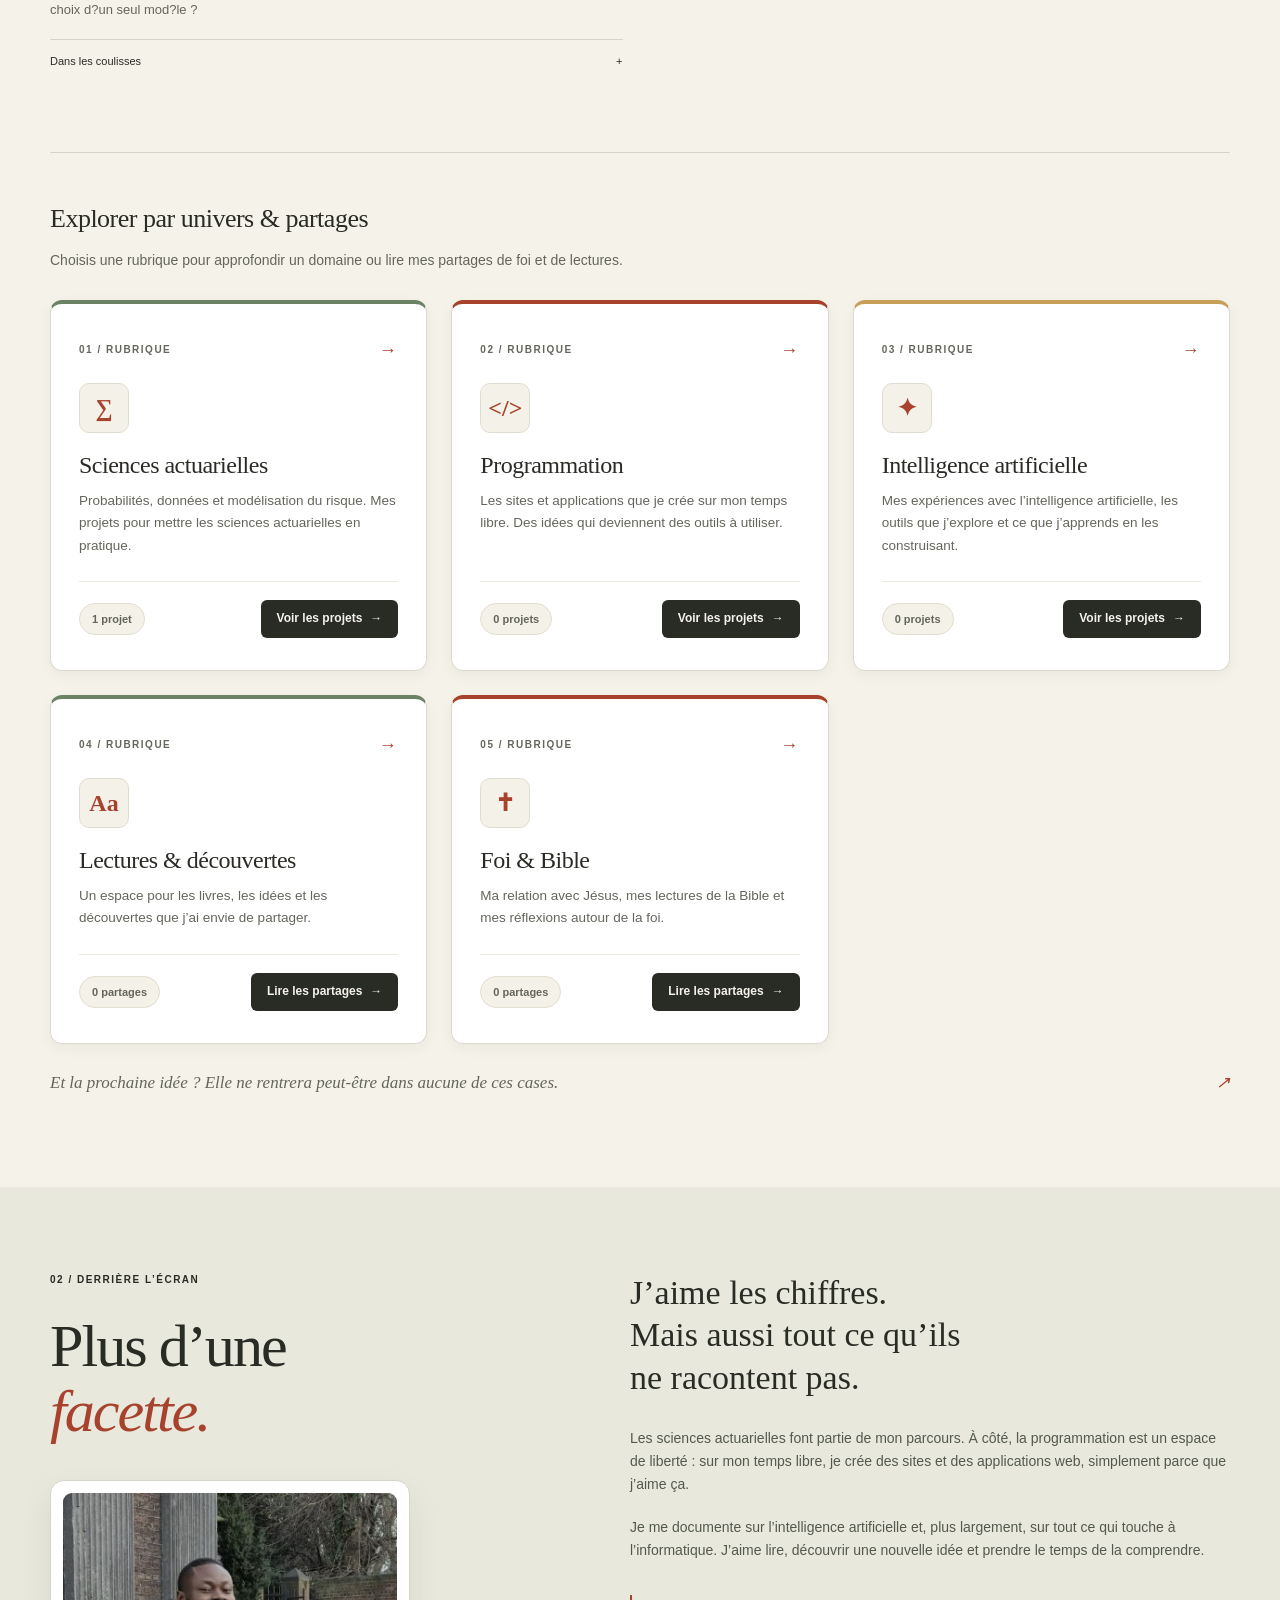
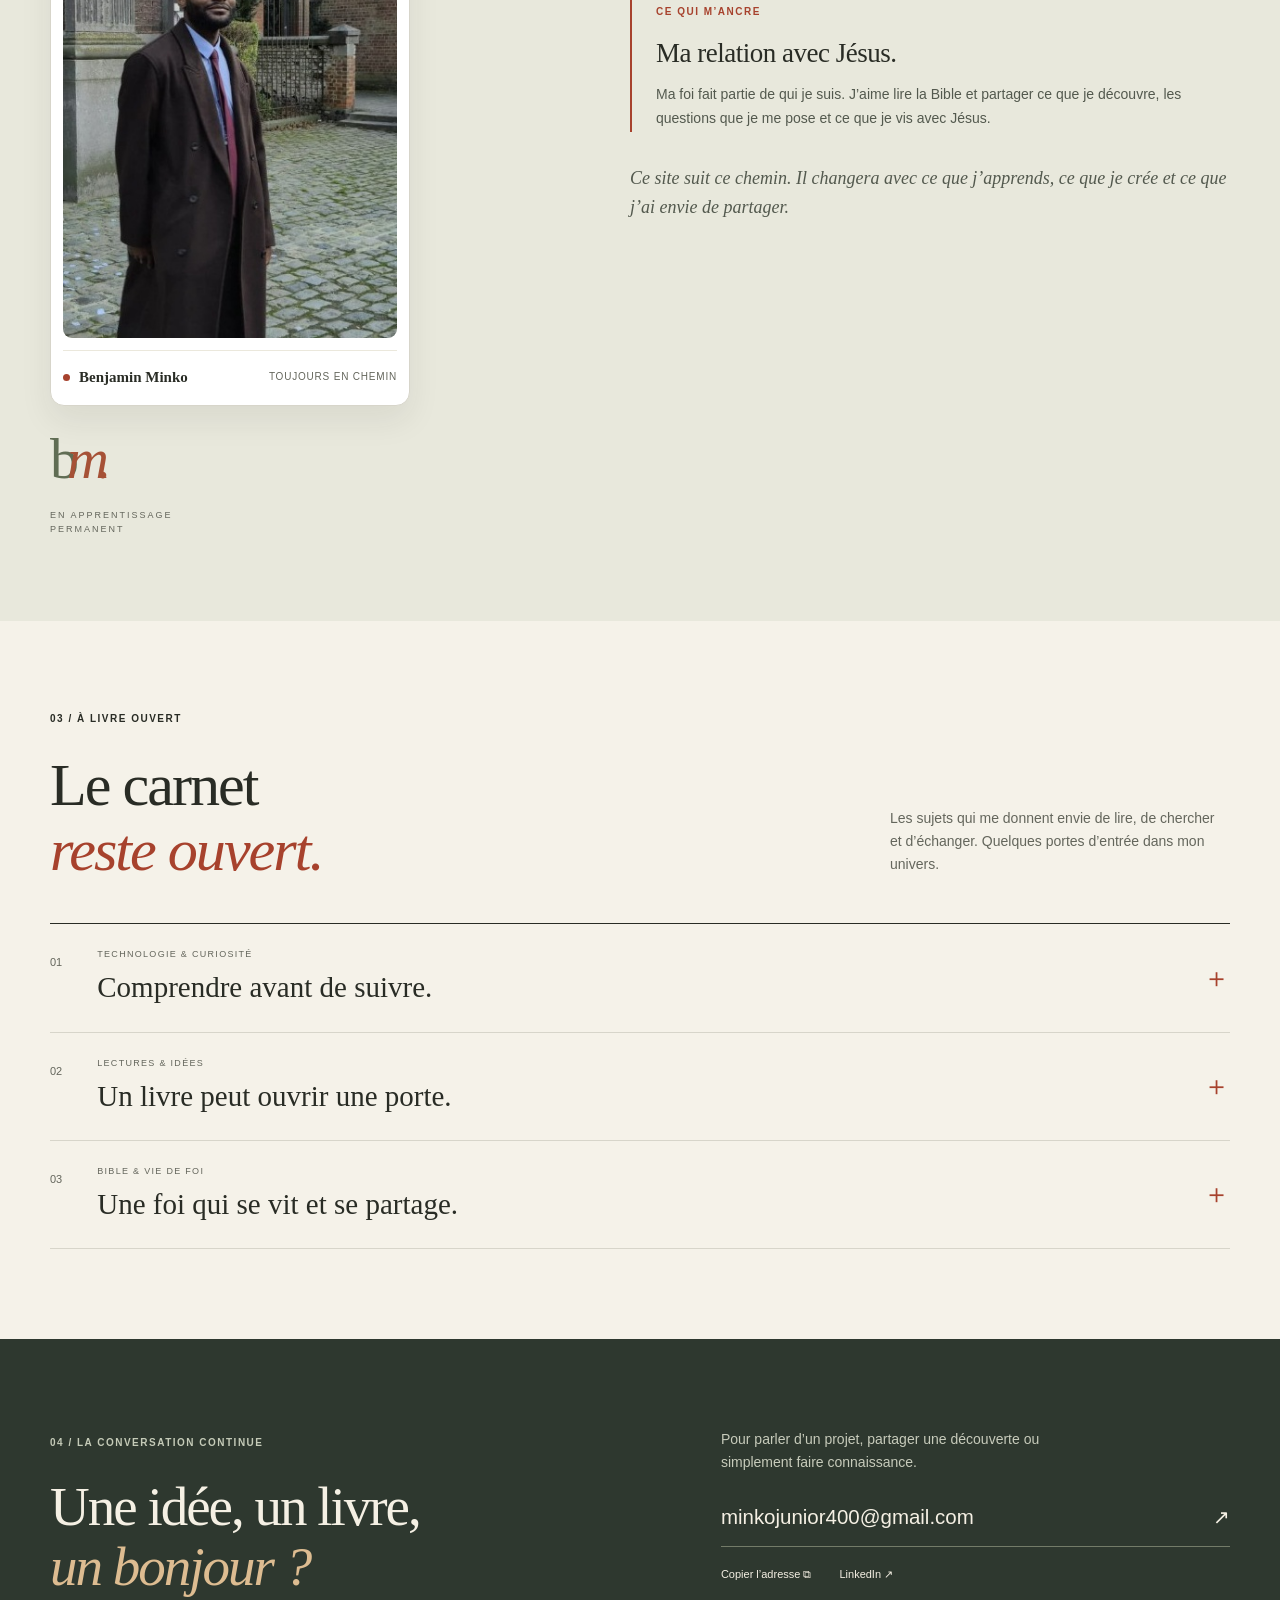
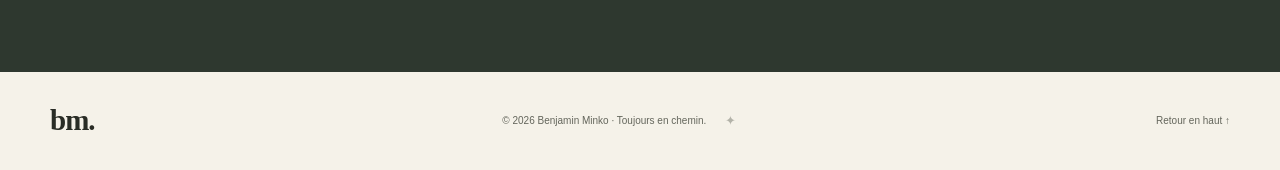
==== commit 1d70bda0: "fix: synchronisation en direct instantanee entre Supabase, l'atelier admin et le portfolio public" ====
--- a/index.html
+++ b/index.html
@@ -31,9 +31,7 @@
 <div class="section-heading reveal"><p class="eyebrow">01 / EXPLORER & FAIRE</p><div class="heading-row"><h2 id="projects-title">Mes projets<br><em>et mes réalisations.</em></h2><p>Découvre directement mes projets ci-dessous avec les filtres par catégorie, ou explore une rubrique dédiée pour approfondir.</p></div></div>
 <div class="filters" role="group" aria-label="Filtrer les projets" hidden></div><p class="sr-only" id="filter-status" role="status"></p>
 <!-- PROJECTS:START -->
-<div class="projects"><article class="project reveal" data-category="IA"><div class="project-art ai-art" aria-hidden="true"><span class="art-label">IA / SCHÉMA DE PRINCIPE</span><div class="document-stack"><span>Notes</span><span>Lectures</span><span>Documents</span></div><div class="diagram-arrow">→</div><div class="answer-paper"><span>UNE QUESTION,</span><strong>des pistes<br>de réponse.</strong><small>Avec leurs sources. ✦</small></div></div><div class="project-meta"><span>01 — IA</span><span>Python · Traitement du langage · API IA</span></div><h3>Faire dialoguer les connaissances.</h3><p>Un assistant pensé pour explorer et synthétiser des documents complexes de manière interactive.</p><details><summary>Dans les coulisses <span aria-hidden="true">+</span></summary><div class="detail-body">Le système combine recherche sémantique, traitement du langage naturel et structuration de réponses contextualisées. Objectif : transformer une masse d’informations en synthèse claire.</div></details></article>
-<article class="project reveal" data-category="Web"><div class="project-art web-art" aria-hidden="true"><span class="art-label">INTERFACE / ÉTUDE VISUELLE</span><div class="mini-app"><div class="mini-sidebar">b.<span>Vue d'ensemble</span><span>Projets</span><span>Activité</span><b>+</b></div><div class="mini-main"><div class="mini-top">Vue d'ensemble <span>✦</span></div><div class="mini-stats"><div><small>Projets</small><b>12</b></div><div><small>En cours</small><b>04</b></div></div><div class="mini-chart"><i></i><i></i><i></i><i></i><i></i><i></i><i></i><i></i><i></i></div></div></div></div><div class="project-meta"><span>02 — Web</span><span>Node.js · JavaScript</span></div><h3>Un espace pour collaborer.</h3><p>Une plateforme collaborative et son tableau de bord, pour explorer les liens entre interface et donnees.</p><details><summary>Dans les coulisses <span aria-hidden="true">+</span></summary><div class="detail-body">Ce projet réunit une architecture client-serveur, la gestion des états, l’authentification et des visualisations de données. Côté outils : JavaScript, Node.js, bases de données et API REST.</div></details></article>
-<article class="project project-wide reveal" data-category="Actuariat &amp; data"><div class="project-art data-art" aria-hidden="true"><span class="art-label">MODÉLISATION / ILLUSTRATION</span><div class="graph-title">Et si les choses<br>se passaient autrement ?</div><svg viewBox="0 0 440 140" fill="none"><path d="M15 25H425M15 65H425M15 105H425" stroke="#c8ccbd"/><path d="M15 105L48 94 80 105 113 72 145 79 178 56 210 69 243 39 275 53 308 24 340 38 373 17 425 7" stroke="#4d624b" stroke-width="2"/><path d="M15 105L48 100 80 111 113 95 145 100 178 84 210 93 243 74 275 90 308 66 340 78 373 60 425 72" stroke="#889476" stroke-width="2"/><path d="M15 105L48 113 80 101 113 116 145 108 178 119 210 110 243 125 275 115 308 129 340 122 373 132 425 124" stroke="#ab563c" stroke-width="2"/></svg><span class="graph-caption">UN MODÈLE. PLUSIEURS TRAJECTOIRES.</span></div><div class="wide-copy"><div class="project-meta"><span>03 — Actuariat &amp; data</span><span>Python · Probabilités · Analyse de données</span></div><h3>Explorer l’incertitude.</h3><p>Des outils de simulation et d’analyse pour mieux comprendre les risques et modéliser des scénarios.</p><details><summary>Dans les coulisses <span aria-hidden="true">+</span></summary><div class="detail-body">Ce travail s’appuie sur les méthodes actuarielles : calculs de probabilités, distributions statistiques et projections financières. Réalisé avec Python et des bibliothèques de calcul scientifique.</div></details></div></article></div>
+<div class="projects"><article class="project reveal" data-category="Actuariat &amp; data"><img class="project-image" src="https://yvrtpioalszmefypdfsy.supabase.co/storage/v1/object/public/portfolio-media/1791920222601-mp9icj.png" alt="M?moire" loading="lazy" width="800" height="500"><div class="project-meta"><span>01 — Actuariat &amp; data</span><span>R - STAN</span></div><h3>M?moire</h3><p>Et si la cl? d?une meilleure pr?vision de la mortalit? ne r?sidait pas dans le choix d?un seul mod?le ?</p><details><summary>Dans les coulisses <span aria-hidden="true">+</span></summary><div class="detail-body">D?tails du travail de recherche en sciences actuarielles.</div></details></article></div>
 <div class="hub-rubrics-block">
   <div class="browse-header">
     <h3 class="browse-label">Explorer par univers & partages</h3>
@@ -60,7 +58,7 @@
   <h3 class="card-title">Programmation</h3>
   <p class="card-desc">Les sites et applications que je crée sur mon temps libre. Des idées qui deviennent des outils à utiliser.</p>
   <div class="section-card-bottom">
-    <span class="card-count-pill">1 projet</span>
+    <span class="card-count-pill">0 projets</span>
     <span class="card-btn">Voir les projets <span aria-hidden="true">→</span></span>
   </div>
 </a><a class="section-card tone-sand" href="rubriques/intelligence-artificielle.html">
@@ -72,7 +70,7 @@
   <h3 class="card-title">Intelligence artificielle</h3>
   <p class="card-desc">Mes expériences avec l’intelligence artificielle, les outils que j’explore et ce que j’apprends en les construisant.</p>
   <div class="section-card-bottom">
-    <span class="card-count-pill">1 projet</span>
+    <span class="card-count-pill">0 projets</span>
     <span class="card-btn">Voir les projets <span aria-hidden="true">→</span></span>
   </div>
 </a><a class="section-card tone-sage" href="rubriques/lectures.html">
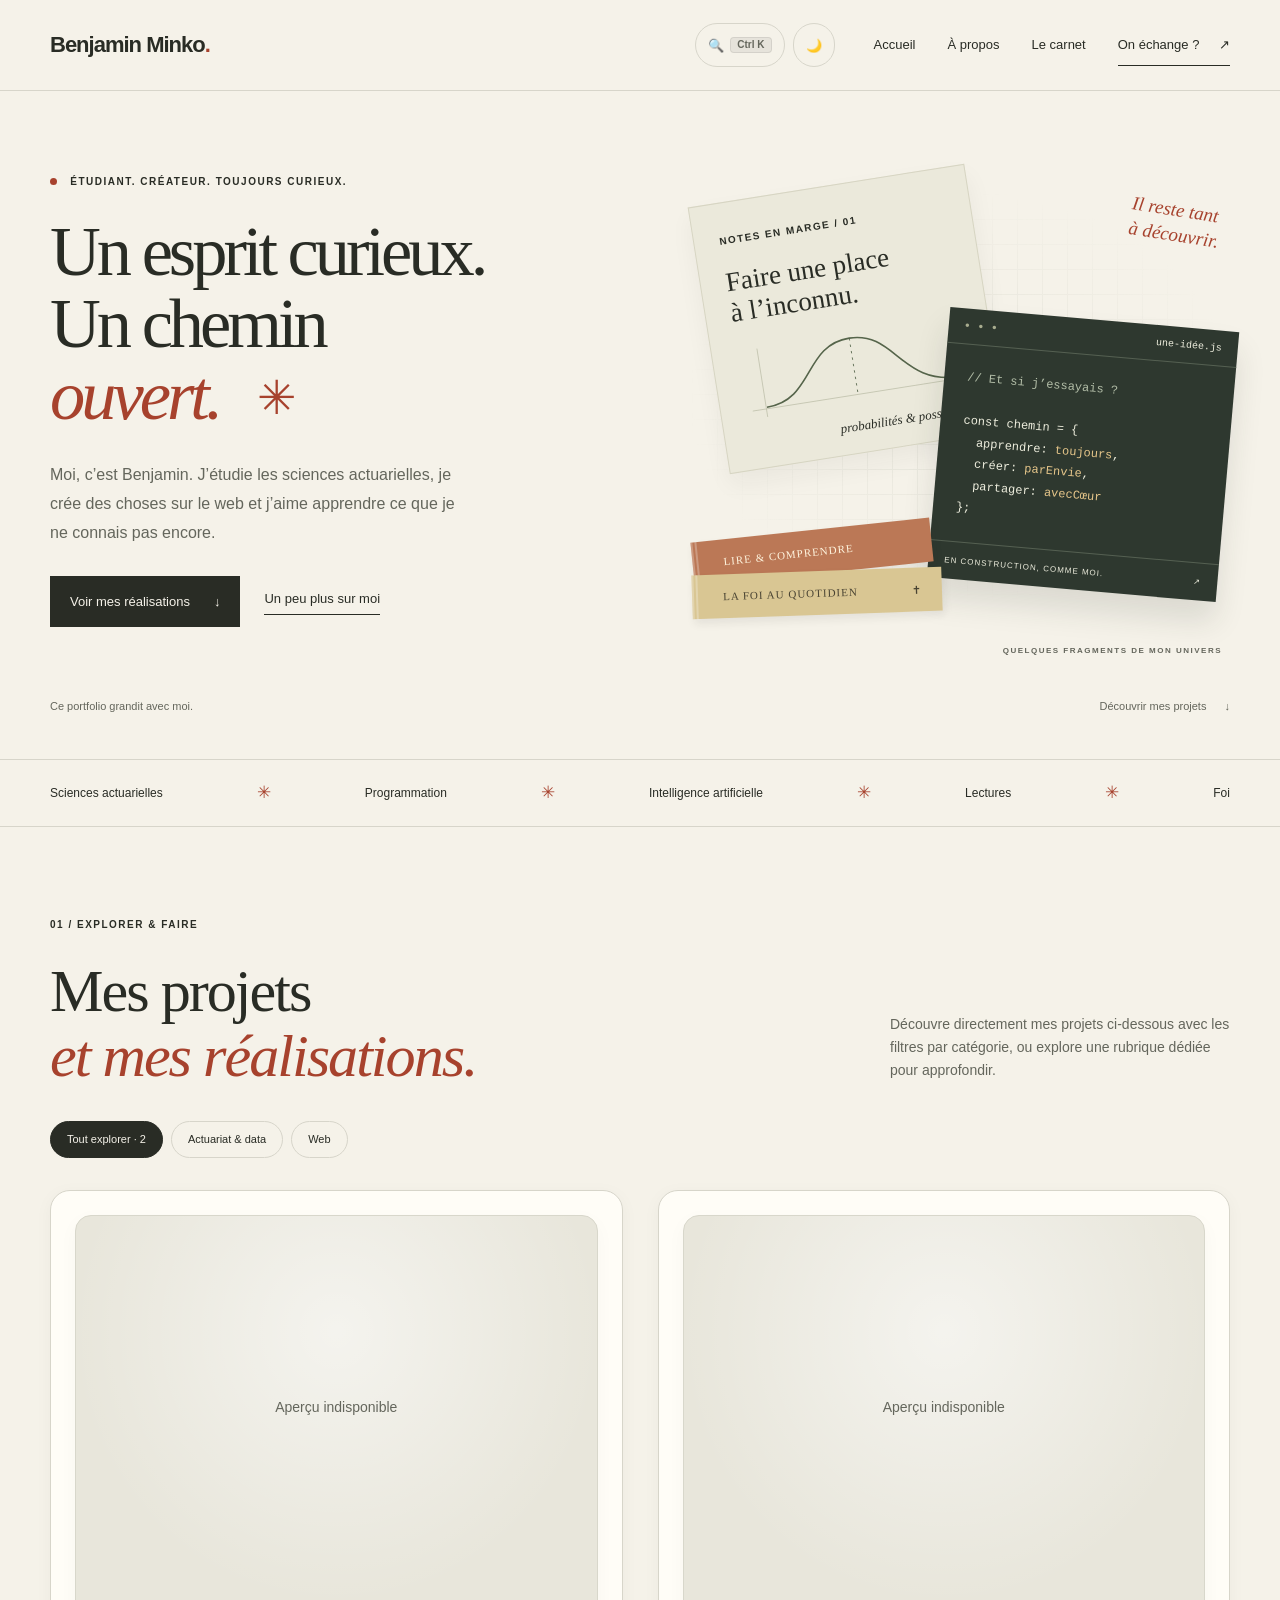
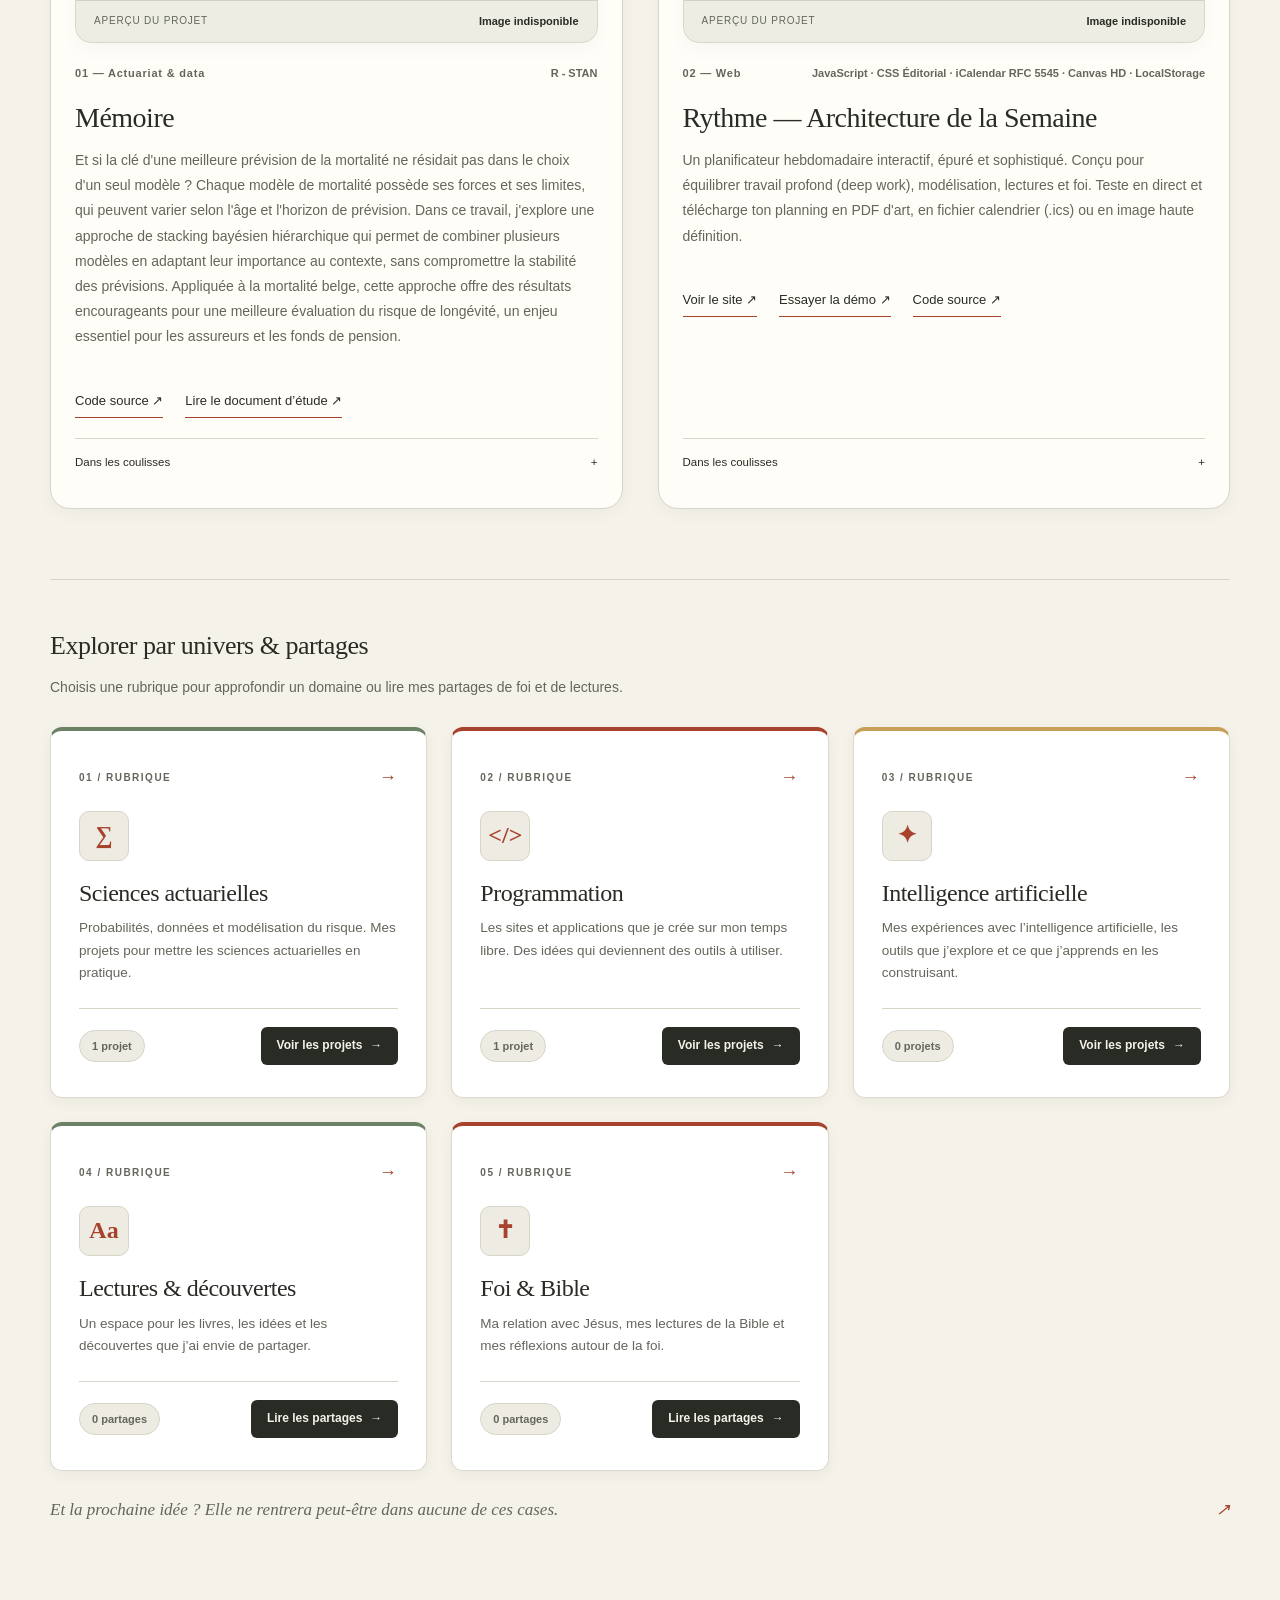
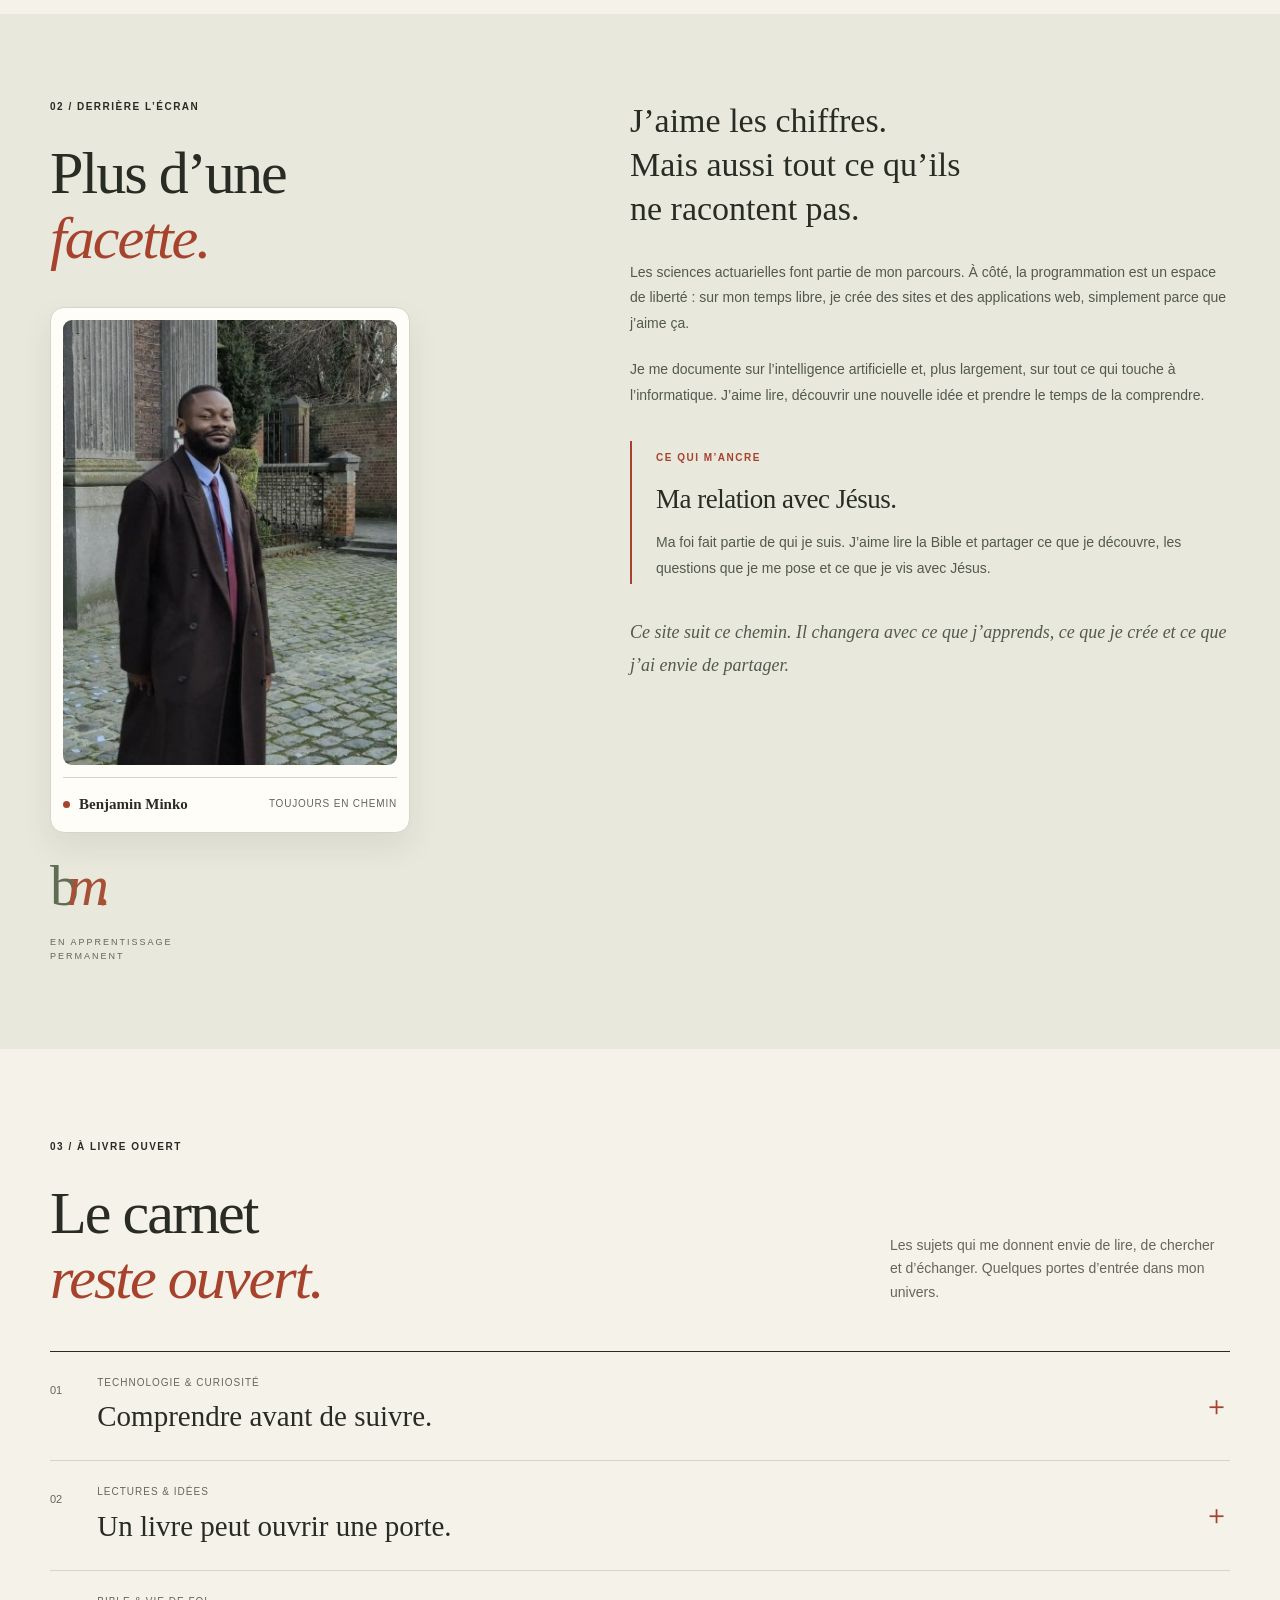
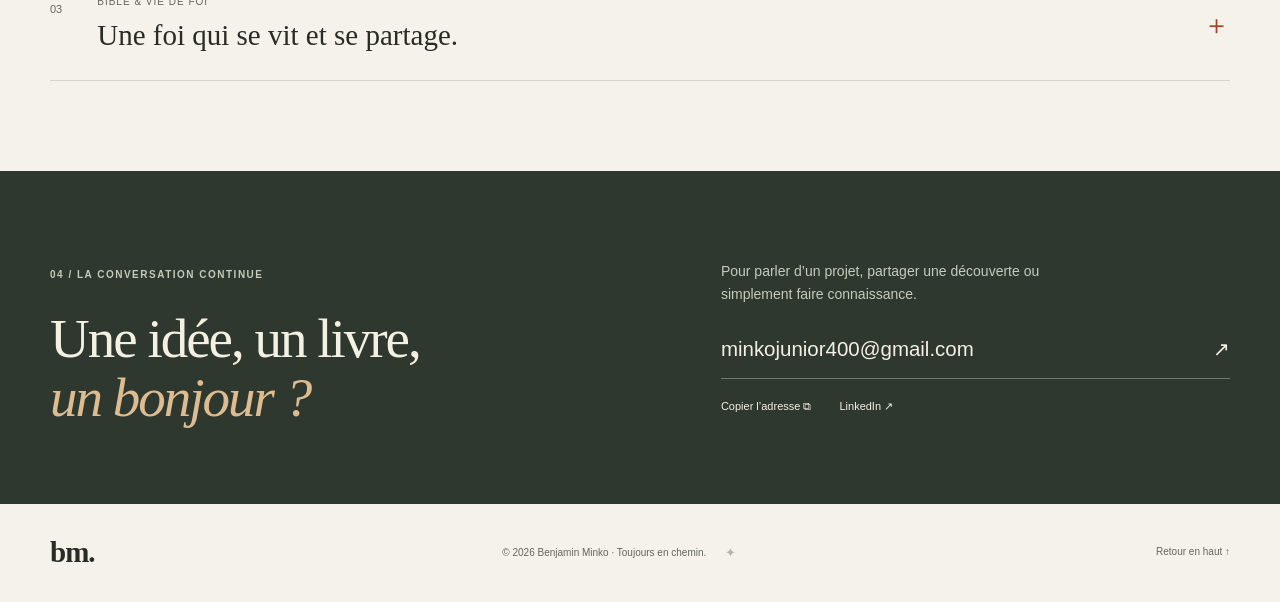
==== commit cc55b44c: "feat: application Rythme, dark mode admin et espacement des cartes projets" ====
--- a/index.html
+++ b/index.html
@@ -5,12 +5,16 @@
 <title>Benjamin Minko — Un esprit curieux, un chemin ouvert.</title>
 <meta name="description" content="Étudiant en sciences actuarielles, passionné de programmation, de lecture et d’IA. Mes projets, mes découvertes et ma foi en Jésus.">
 <link rel="icon" href="data:image/svg+xml,%3Csvg xmlns='http://www.w3.org/2000/svg' viewBox='0 0 100 100'%3E%3Crect width='100' height='100' rx='20' fill='%23a7422d'/%3E%3Ctext x='22' y='73' font-size='70' font-family='Georgia' fill='%23f5f2e9'%3Eb%3C/text%3E%3C/svg%3E">
+<link rel="stylesheet" href="https://cdn.jsdelivr.net/npm/katex@0.16.11/dist/katex.min.css" crossorigin="anonymous">
+<script defer src="https://cdn.jsdelivr.net/npm/katex@0.16.11/dist/katex.min.js" crossorigin="anonymous"></script>
+<script defer src="https://cdn.jsdelivr.net/npm/katex@0.16.11/dist/contrib/auto-render.min.js" crossorigin="anonymous"></script>
 <link rel="stylesheet" href="styles.css?v=20261013"><script src="script.js" defer></script>
 </head>
 <body>
 <a class="skip-link" href="#contenu">Aller au contenu</a>
 <header class="header"><nav class="nav wrap" aria-label="Navigation principale">
 <a class="brand" href="#accueil" aria-label="Benjamin Minko, accueil">Benjamin Minko<b>.</b></a>
+<div class="nav-tools"><button type="button" class="nav-tool-btn" id="search-trigger" title="Rechercher (Ctrl+K)" aria-label="Rechercher"><span aria-hidden="true">🔍</span> <kbd class="nav-kbd">Ctrl K</kbd></button><button type="button" class="nav-tool-btn" id="theme-toggle" title="Basculer thème sombre / clair" aria-label="Thème sombre">🌙</button></div>
 <button class="menu-toggle" aria-expanded="false" aria-controls="navigation" hidden>Menu <span aria-hidden="true">＋</span></button>
 <div class="nav-links" id="navigation"><a href="#accueil">Accueil</a><a href="#apropos">À propos</a><a href="#carnet">Le carnet</a><a class="nav-contact" href="#contact">On échange ? <span aria-hidden="true">↗</span></a></div>
 </nav></header>
@@ -31,7 +35,30 @@
 <div class="section-heading reveal"><p class="eyebrow">01 / EXPLORER & FAIRE</p><div class="heading-row"><h2 id="projects-title">Mes projets<br><em>et mes réalisations.</em></h2><p>Découvre directement mes projets ci-dessous avec les filtres par catégorie, ou explore une rubrique dédiée pour approfondir.</p></div></div>
 <div class="filters" role="group" aria-label="Filtrer les projets" hidden></div><p class="sr-only" id="filter-status" role="status"></p>
 <!-- PROJECTS:START -->
-<div class="projects"><article class="project reveal" data-category="Actuariat &amp; data"><img class="project-image" src="https://yvrtpioalszmefypdfsy.supabase.co/storage/v1/object/public/portfolio-media/1791920222601-mp9icj.png" alt="M?moire" loading="lazy" width="800" height="500"><div class="project-meta"><span>01 — Actuariat &amp; data</span><span>R - STAN</span></div><h3>M?moire</h3><p>Et si la cl? d?une meilleure pr?vision de la mortalit? ne r?sidait pas dans le choix d?un seul mod?le ?</p><details><summary>Dans les coulisses <span aria-hidden="true">+</span></summary><div class="detail-body">D?tails du travail de recherche en sciences actuarielles.</div></details></article></div>
+<div class="projects"><article class="project reveal" data-category="Actuariat &amp; data"><img class="project-image" src="https://yvrtpioalszmefypdfsy.supabase.co/storage/v1/object/public/portfolio-media/1791920222601-mp9icj.png" alt="Mémoire de fin d&#x27;étude en vue de l&#x27;obtention d&#x27;un master de spécialisation en sciences actuarielles" loading="lazy" width="800" height="500"><div class="project-meta"><span>01 — Actuariat &amp; data</span><span>R - STAN</span></div><h3>Mémoire</h3><p>Et si la clé d&#x27;une meilleure prévision de la mortalité ne résidait pas dans le choix d&#x27;un seul modèle ?
+
+Chaque modèle de mortalité possède ses forces et ses limites, qui peuvent varier selon l&#x27;âge et l&#x27;horizon de prévision.
+
+Dans ce travail, j&#x27;explore une approche de stacking bayésien hiérarchique qui permet de combiner plusieurs modèles en adaptant leur importance au contexte, sans compromettre la stabilité des prévisions.
+
+Appliquée à la mortalité belge, cette approche offre des résultats encourageants pour une meilleure évaluation du risque de longévité, un enjeu essentiel pour les assureurs et les fonds de pension.</p><div class="project-links"><a href="https://github.com/Katakurisamaa/contextual-bayesian-mortality-stacking.git" target="_blank" rel="noopener noreferrer">Code source ↗<span class="sr-only"> (nouvel onglet)</span></a><button type="button" class="project-doc-btn" data-doc="https://yvrtpioalszmefypdfsy.supabase.co/storage/v1/object/public/portfolio-media/doc-1791920221395-MINKO_83531900_2026.pdf" data-doc-title="Mémoire">Lire le document d’étude ↗</button></div><details><summary>Dans les coulisses <span aria-hidden="true">+</span></summary><div class="detail-body">Ce travail est né d’une réflexion : pourquoi se limiter à un seul modèle de mortalité lorsque leurs performances varient selon l’âge et l’horizon de prévision ?
+
+Pour répondre à cette question, j’ai étudié cinq modèles stochastiques de mortalité et développé une extension du stacking bayésien intégrant une pondération contextuelle et une régularisation hiérarchique.
+
+La démarche a reposé sur des simulations, une validation temporelle rigoureuse et une application aux données belges de mortalité de 1970 à 2024.
+
+L’un des principaux défis a été de trouver un équilibre entre flexibilité et stabilité : permettre aux modèles de s’adapter au contexte sans introduire de variations artificielles.
+
+Ce projet m’a surtout permis d’approfondir ma compréhension de l’incertitude prédictive et de réaliser qu’en modélisation, la complexité n’est pas une fin en soi : c’est la pertinence des choix méthodologiques qui fait la différence.</div></details></article>
+<article class="project reveal" data-category="Web"><img class="project-image" src="https://yvrtpioalszmefypdfsy.supabase.co/storage/v1/object/public/portfolio-media/rythme-planner.jpg" alt="Rythme — Planificateur hebdomadaire et architecture du temps par Benjamin Minko" loading="lazy" width="800" height="500"><div class="project-meta"><span>02 — Web</span><span>JavaScript · CSS Éditorial · iCalendar RFC 5545 · Canvas HD · LocalStorage</span></div><h3>Rythme — Architecture de la Semaine</h3><p>Un planificateur hebdomadaire interactif, épuré et sophistiqué. Conçu pour équilibrer travail profond (deep work), modélisation, lectures et foi. Teste en direct et télécharge ton planning en PDF d&#x27;art, en fichier calendrier (.ics) ou en image haute définition.</p><div class="project-links"><a href="/planificateur.html" target="_blank" rel="noopener noreferrer">Voir le site ↗<span class="sr-only"> (nouvel onglet)</span></a><a href="/planificateur.html" target="_blank" rel="noopener noreferrer">Essayer la démo ↗<span class="sr-only"> (nouvel onglet)</span></a><a href="https://github.com/Katakurisamaa/portfolio.git" target="_blank" rel="noopener noreferrer">Code source ↗<span class="sr-only"> (nouvel onglet)</span></a></div><details><summary>Dans les coulisses <span aria-hidden="true">+</span></summary><div class="detail-body">Rythme est né du désir de ne plus subir la dispersion moderne : structurer le temps non pas comme une suite de contraintes, mais comme une composition d’énergies complémentaires.
+
+L&#x27;application propose :
+- Une catégorisation intuitive par natures d&#x27;énergie (Deep Work, Analyse &amp; Actuariat, Lectures, Alignement spirituel, Vitalité, Partage).
+- Un diagnostic d&#x27;harmonie en temps réel inspiré de l&#x27;équilibre des risques actuariels.
+- 4 architectures inspirantes préconfigurées (Chercheur, Bâtisseur, Équilibre, Minimaliste).
+- Un triple moteur d&#x27;exportation : PDF imprimable format A4, fichier calendrier universel (.ics) pour Google Calendar &amp; Apple, et image PNG haute résolution.
+
+Entièrement codé en Vanilla JavaScript et CSS pur avec gestion soignée du mode sombre.</div></details></article></div>
 <div class="hub-rubrics-block">
   <div class="browse-header">
     <h3 class="browse-label">Explorer par univers & partages</h3>
@@ -58,7 +85,7 @@
   <h3 class="card-title">Programmation</h3>
   <p class="card-desc">Les sites et applications que je crée sur mon temps libre. Des idées qui deviennent des outils à utiliser.</p>
   <div class="section-card-bottom">
-    <span class="card-count-pill">0 projets</span>
+    <span class="card-count-pill">1 projet</span>
     <span class="card-btn">Voir les projets <span aria-hidden="true">→</span></span>
   </div>
 </a><a class="section-card tone-sand" href="rubriques/intelligence-artificielle.html">
@@ -133,4 +160,55 @@
       </div>
     </div>
   </dialog>
+  <!-- Liseuse Biblique Complète (Louis Segond 1910 & Parole de Vie 2017) -->
+  <dialog id="bible-reader-modal" class="bible-modal" aria-labelledby="bible-modal-title">
+    <div class="bible-modal-container">
+      <div class="bible-modal-header">
+        <div class="bible-modal-info">
+          <span class="bible-modal-badge">✦ ÉCRITURES SAINTES · CONTEXTE BIBLIQUE</span>
+          <h2 id="bible-modal-title" class="bible-modal-title">Chapitre biblique</h2>
+          <p class="bible-modal-sub" id="bible-modal-sub">Méditation du chapitre complet</p>
+        </div>
+        <div class="bible-modal-actions">
+          <div class="bible-modal-versions" role="radiogroup" aria-label="Version de lecture">
+            <button type="button" class="bible-modal-ver active" data-ver="FRLSG">Segond 1910</button>
+            <button type="button" class="bible-modal-ver" data-ver="FRPDV17">Parole de Vie 2017</button>
+          </div>
+          <button type="button" class="bible-modal-close" id="close-bible-modal" aria-label="Fermer la Bible">✕ Fermer</button>
+        </div>
+      </div>
+      <div class="bible-modal-body" id="bible-modal-body">
+        <div class="bible-modal-loading" id="bible-modal-loading">
+          <span class="bible-spinner" aria-hidden="true"></span>
+          <span>Chargement du chapitre...</span>
+        </div>
+        <div class="bible-chapter-content" id="bible-chapter-content"></div>
+      </div>
+    </div>
+  </dialog>
+
+  <!-- Palette de Recherche Instantanée (Ctrl+K / Cmd+K) -->
+  <dialog id="search-palette-modal" class="search-palette" aria-labelledby="search-palette-title">
+    <div class="search-palette-container">
+      <div class="search-palette-header">
+        <span class="search-palette-icon" aria-hidden="true">🔍</span>
+        <input type="search" id="search-palette-input" class="search-palette-input" placeholder="Rechercher un projet, formule, verset, livre, mot-clé..." autocomplete="off">
+        <button type="button" id="close-search-palette" class="close-search-btn" aria-label="Fermer la recherche">✕</button>
+      </div>
+      <div class="search-palette-filters">
+        <button type="button" class="search-filter-pill active" data-cat="">Tout</button>
+        <button type="button" class="search-filter-pill" data-cat="Actuariat & data">Actuariat & data</button>
+        <button type="button" class="search-filter-pill" data-cat="Web">Programmation</button>
+        <button type="button" class="search-filter-pill" data-cat="IA">IA</button>
+        <button type="button" class="search-filter-pill" data-cat="Lectures">Lectures</button>
+        <button type="button" class="search-filter-pill" data-cat="Foi">Foi & Bible</button>
+      </div>
+      <div class="search-palette-body" id="search-palette-results">
+        <p class="search-empty-hint">Tape un mot-clé pour explorer instantanément tout le portfolio.</p>
+      </div>
+      <div class="search-palette-footer">
+        <span>Navigation : <kbd>↑</kbd> <kbd>↓</kbd> pour naviguer · <kbd>Entrée</kbd> pour ouvrir · <kbd>Échap</kbd> pour fermer</span>
+      </div>
+    </div>
+  </dialog>
 </body></html>
--- a/styles.css
+++ b/styles.css
@@ -595,3 +595,812 @@
     justify-content: space-between;
   }
 }
+
+/* ==========================================================================
+   Outils de navigation : Recherche & Mode Sombre
+   ========================================================================== */
+.nav-tools {
+  display: flex;
+  align-items: center;
+  gap: 8px;
+  margin-left: auto;
+  margin-right: 14px;
+}
+
+.nav-tool-btn {
+  background: var(--paper);
+  border: 1px solid var(--line);
+  color: var(--ink);
+  font: inherit;
+  font-size: 13px;
+  padding: 6px 12px;
+  border-radius: 9999px;
+  cursor: pointer;
+  display: inline-flex;
+  align-items: center;
+  gap: 6px;
+  transition: all 0.2s ease;
+  line-height: 1;
+}
+
+.nav-tool-btn:hover {
+  border-color: var(--accent);
+  color: var(--accent);
+  background: #ffffff;
+  transform: translateY(-1px);
+}
+
+.nav-kbd {
+  font-family: var(--sans);
+  font-size: 10px;
+  padding: 2px 6px;
+  background: rgba(0, 0, 0, 0.06);
+  border-radius: 4px;
+  color: var(--muted);
+  font-weight: 600;
+  border: 1px solid rgba(0, 0, 0, 0.08);
+}
+
+@media (max-width: 760px) {
+  .nav-kbd {
+    display: none;
+  }
+  .nav-tools {
+    margin-right: 8px;
+  }
+  .nav-tool-btn {
+    padding: 6px 10px;
+    font-size: 12px;
+  }
+}
+
+/* ==========================================================================
+   Thème Sombre Éditorial (Dark Mode)
+   ========================================================================== */
+[data-theme="dark"] {
+  --paper: #181b15;
+  --surface: #22261e;
+  --ink: #eee9dc;
+  --muted: #a6a99c;
+  --line: #33372c;
+  --line-subtle: #292d24;
+  --accent: #cf624c;
+  --accent-glow: rgba(207, 98, 76, 0.25);
+}
+
+[data-theme="dark"] body {
+  background: var(--paper);
+  color: var(--ink);
+}
+
+[data-theme="dark"] .header {
+  background: rgba(24, 27, 21, 0.92);
+  border-bottom-color: var(--line);
+}
+
+[data-theme="dark"] .nav-tool-btn {
+  background: var(--surface);
+  border-color: var(--line);
+  color: var(--ink);
+}
+
+[data-theme="dark"] .nav-tool-btn:hover {
+  background: #2b3027;
+  border-color: var(--accent);
+}
+
+[data-theme="dark"] .nav-kbd {
+  background: rgba(255, 255, 255, 0.08);
+  border-color: rgba(255, 255, 255, 0.12);
+  color: var(--muted);
+}
+
+[data-theme="dark"] .project,
+[data-theme="dark"] .section-card,
+[data-theme="dark"] .preview-card {
+  background: var(--surface);
+  border-color: var(--line);
+}
+
+[data-theme="dark"] .project-placeholder {
+  background: #242920;
+}
+
+[data-theme="dark"] .doc-viewer-modal,
+[data-theme="dark"] .bible-modal,
+[data-theme="dark"] .search-palette {
+  background: var(--paper);
+  border-color: var(--line);
+  color: var(--ink);
+}
+
+[data-theme="dark"] .doc-viewer-header,
+[data-theme="dark"] .bible-modal-header,
+[data-theme="dark"] .search-palette-header {
+  background: var(--surface);
+  border-bottom-color: var(--line);
+}
+
+[data-theme="dark"] .search-palette-input {
+  background: var(--surface);
+  color: var(--ink);
+}
+
+[data-theme="dark"] .search-filter-pill {
+  background: var(--surface);
+  border-color: var(--line);
+  color: var(--muted);
+}
+
+[data-theme="dark"] .search-filter-pill.active {
+  background: var(--accent);
+  color: #ffffff;
+  border-color: var(--accent);
+}
+
+[data-theme="dark"] .search-result-item:hover {
+  background: #262b21;
+}
+
+[data-theme="dark"] .search-palette-footer {
+  background: var(--surface);
+  border-top-color: var(--line);
+}
+
+/* ==========================================================================
+   Bouton & Liseuse Biblique Intégrée (LSG & Parole de Vie 2017)
+   ========================================================================== */
+.bible-chapter-btn {
+  background: transparent;
+  border: none;
+  border-bottom: 1px solid var(--accent);
+  padding: 6px 0;
+  font: inherit;
+  font-size: 12px;
+  color: var(--ink);
+  cursor: pointer;
+  display: inline-flex;
+  align-items: center;
+  gap: 5px;
+  font-weight: 500;
+  transition: color 0.15s ease, border-color 0.15s ease;
+}
+
+.bible-chapter-btn:hover {
+  color: var(--accent);
+  border-bottom-color: var(--ink);
+}
+
+.bible-modal {
+  width: min(92vw, 840px);
+  height: min(88vh, 760px);
+  max-width: 95vw;
+  max-height: 92vh;
+  margin: auto;
+  border: 1px solid var(--line);
+  border-radius: 14px;
+  background: var(--paper);
+  color: var(--ink);
+  padding: 0;
+  box-shadow: 0 25px 60px rgba(0, 0, 0, 0.35);
+  overflow: hidden;
+}
+
+.bible-modal::backdrop {
+  background: rgba(24, 27, 21, 0.7);
+  backdrop-filter: blur(5px);
+  -webkit-backdrop-filter: blur(5px);
+}
+
+.bible-modal-container {
+  display: flex;
+  flex-direction: column;
+  width: 100%;
+  height: 100%;
+}
+
+.bible-modal-header {
+  display: flex;
+  align-items: center;
+  justify-content: space-between;
+  gap: 16px;
+  padding: 16px 22px;
+  background: #ffffff;
+  border-bottom: 1px solid var(--line);
+  flex-shrink: 0;
+}
+
+.bible-modal-info {
+  display: flex;
+  flex-direction: column;
+  gap: 3px;
+  min-width: 0;
+}
+
+.bible-modal-badge {
+  font-size: 10px;
+  font-weight: 700;
+  letter-spacing: 0.08em;
+  color: var(--accent);
+}
+
+.bible-modal-title {
+  margin: 0;
+  font-family: var(--serif);
+  font-size: 1.25rem;
+  font-weight: 600;
+  color: var(--ink);
+}
+
+.bible-modal-sub {
+  margin: 0;
+  font-size: 11px;
+  color: var(--muted);
+}
+
+.bible-modal-actions {
+  display: flex;
+  align-items: center;
+  gap: 10px;
+  flex-shrink: 0;
+}
+
+.bible-modal-versions {
+  display: flex;
+  gap: 4px;
+  background: var(--paper);
+  padding: 3px;
+  border-radius: 9999px;
+  border: 1px solid var(--line);
+}
+
+.bible-modal-ver {
+  border: none;
+  background: transparent;
+  font-size: 11px;
+  font-weight: 600;
+  padding: 5px 10px;
+  border-radius: 9999px;
+  color: var(--muted);
+  cursor: pointer;
+  transition: all 0.15s ease;
+}
+
+.bible-modal-ver.active {
+  background: var(--ink);
+  color: var(--paper);
+}
+
+.bible-modal-close {
+  background: var(--ink);
+  color: var(--paper);
+  border: none;
+  font-size: 12px;
+  font-weight: 500;
+  padding: 7px 14px;
+  border-radius: 6px;
+  cursor: pointer;
+  transition: background 0.15s ease;
+}
+
+.bible-modal-close:hover {
+  background: var(--accent);
+}
+
+.bible-modal-body {
+  position: relative;
+  flex: 1;
+  overflow-y: auto;
+  padding: 24px 30px;
+  line-height: 1.8;
+}
+
+.bible-modal-loading {
+  position: absolute;
+  inset: 0;
+  display: flex;
+  flex-direction: column;
+  align-items: center;
+  justify-content: center;
+  gap: 12px;
+  background: rgba(245, 242, 233, 0.94);
+  z-index: 2;
+  font-size: 13px;
+  color: var(--muted);
+}
+
+.bible-spinner {
+  width: 28px;
+  height: 28px;
+  border: 3px solid var(--line);
+  border-top-color: var(--accent);
+  border-radius: 50%;
+  animation: docSpin 0.8s linear infinite;
+}
+
+.bible-chapter-content {
+  font-family: var(--serif);
+  font-size: 1.08rem;
+  color: var(--ink);
+}
+
+.verse-item {
+  display: inline;
+  margin-right: 6px;
+}
+
+.verse-item.highlighted {
+  background: rgba(167, 66, 45, 0.12);
+  padding: 2px 4px;
+  border-radius: 3px;
+  border-left: 2px solid var(--accent);
+}
+
+.verse-num {
+  font-size: 0.72rem;
+  font-weight: 700;
+  color: var(--accent);
+  vertical-align: super;
+  margin-right: 4px;
+  user-select: none;
+}
+
+@media (max-width: 760px) {
+  .bible-modal {
+    width: 100vw;
+    height: 100dvh;
+    max-width: 100vw;
+    max-height: 100dvh;
+    border-radius: 0;
+  }
+  .bible-modal-header {
+    padding: 12px 16px;
+    flex-wrap: wrap;
+    gap: 10px;
+  }
+  .bible-modal-actions {
+    width: 100%;
+    justify-content: space-between;
+  }
+  .bible-modal-body {
+    padding: 16px 18px;
+    font-size: 1rem;
+  }
+}
+
+/* ==========================================================================
+   Palette de Recherche Instantanée (Ctrl+K / Cmd+K)
+   ========================================================================== */
+.search-palette {
+  width: min(90vw, 680px);
+  max-width: 94vw;
+  margin: 10vh auto auto auto;
+  border: 1px solid var(--line);
+  border-radius: 14px;
+  background: var(--paper);
+  color: var(--ink);
+  padding: 0;
+  box-shadow: 0 30px 70px rgba(0, 0, 0, 0.35);
+  overflow: hidden;
+}
+
+.search-palette::backdrop {
+  background: rgba(24, 27, 21, 0.65);
+  backdrop-filter: blur(4px);
+  -webkit-backdrop-filter: blur(4px);
+}
+
+.search-palette-container {
+  display: flex;
+  flex-direction: column;
+}
+
+.search-palette-header {
+  display: flex;
+  align-items: center;
+  gap: 12px;
+  padding: 14px 18px;
+  background: #ffffff;
+  border-bottom: 1px solid var(--line);
+}
+
+.search-palette-icon {
+  font-size: 18px;
+  opacity: 0.6;
+}
+
+.search-palette-input {
+  flex: 1;
+  border: none;
+  background: transparent;
+  font-size: 16px;
+  color: var(--ink);
+  outline: none;
+  font-family: var(--sans);
+}
+
+.close-search-btn {
+  background: transparent;
+  border: none;
+  font-size: 16px;
+  color: var(--muted);
+  cursor: pointer;
+  padding: 4px;
+}
+
+.close-search-btn:hover {
+  color: var(--accent);
+}
+
+.search-palette-filters {
+  display: flex;
+  gap: 6px;
+  padding: 10px 18px;
+  background: rgba(0, 0, 0, 0.02);
+  border-bottom: 1px solid var(--line);
+  overflow-x: auto;
+}
+
+.search-filter-pill {
+  font-size: 11px;
+  font-weight: 500;
+  padding: 4px 10px;
+  border-radius: 9999px;
+  border: 1px solid var(--line);
+  background: #ffffff;
+  color: var(--muted);
+  cursor: pointer;
+  white-space: nowrap;
+  transition: all 0.15s ease;
+}
+
+.search-filter-pill.active {
+  background: var(--ink);
+  color: var(--paper);
+  border-color: var(--ink);
+}
+
+.search-palette-body {
+  max-height: 380px;
+  overflow-y: auto;
+  padding: 12px 14px;
+  display: flex;
+  flex-direction: column;
+  gap: 8px;
+}
+
+.search-empty-hint {
+  padding: 30px 10px;
+  text-align: center;
+  color: var(--muted);
+  font-size: 13px;
+  margin: 0;
+}
+
+.search-result-item {
+  display: flex;
+  flex-direction: column;
+  gap: 4px;
+  padding: 12px 14px;
+  border-radius: 8px;
+  text-decoration: none;
+  color: var(--ink);
+  background: transparent;
+  border: 1px solid transparent;
+  cursor: pointer;
+  transition: all 0.15s ease;
+}
+
+.search-result-item:hover,
+.search-result-item.selected {
+  background: #ffffff;
+  border-color: var(--line);
+  transform: translateX(3px);
+}
+
+.search-result-top {
+  display: flex;
+  align-items: center;
+  justify-content: space-between;
+  gap: 8px;
+}
+
+.search-result-badge {
+  font-size: 10px;
+  font-weight: 700;
+  letter-spacing: 0.05em;
+  color: var(--accent);
+  text-transform: uppercase;
+}
+
+.search-result-title {
+  margin: 0;
+  font-size: 14px;
+  font-weight: 600;
+  color: var(--ink);
+}
+
+.search-result-desc {
+  margin: 0;
+  font-size: 12px;
+  color: var(--muted);
+  line-height: 1.4;
+}
+
+.search-palette-footer {
+  padding: 10px 18px;
+  background: #ffffff;
+  border-top: 1px solid var(--line);
+  font-size: 11px;
+  color: var(--muted);
+}
+
+.search-palette-footer kbd {
+  background: rgba(0, 0, 0, 0.05);
+  padding: 2px 5px;
+  border-radius: 3px;
+  border: 1px solid var(--line);
+  font-size: 10px;
+}
+
+@media (max-width: 600px) {
+  .search-palette {
+    width: 100vw;
+    max-width: 100vw;
+    margin: 0;
+    height: 100dvh;
+    border-radius: 0;
+  }
+  .search-palette-body {
+    max-height: calc(100dvh - 170px);
+  }
+}
+
+/* Project imagery: preserve the complete visual, including document covers. */
+.project .project-image{object-fit:contain;background:transparent}
+.project-media{--media-surface:#e8e6db;display:flex;flex-direction:column;width:100%;min-width:0;margin:0;padding:0;border:1px solid #d8d7cb;border-radius:16px;background:var(--media-surface);color:var(--ink);overflow:hidden;text-align:left;cursor:zoom-in;box-shadow:0 6px 20px #252c2508;transition:border-color .2s,box-shadow .2s}
+.media-stage{display:flex;align-items:center;justify-content:center;width:100%;height:clamp(280px,30vw,390px);padding:28px;overflow:hidden;background:radial-gradient(ellipse at 50% 30%,#ffffff88,transparent 72%)}
+.project .project-media .project-image{display:block;width:auto;height:auto;max-width:100%;max-height:100%;object-fit:contain;object-position:center;border-radius:4px;background:transparent;box-shadow:0 14px 28px #27291f24;transition:transform .35s ease;flex-shrink:1}
+.project-media.is-landscape .media-stage{padding:22px}
+.project-media.is-landscape .project-image{border-radius:7px}
+.media-footer{display:flex;align-items:center;justify-content:space-between;gap:14px;width:100%;padding:13px 18px;border-top:1px solid #d0d2c3;background:#ffffff40;font-size:11px;line-height:1.4}
+.media-kind{color:var(--muted);font-size:10px;letter-spacing:.8px;text-transform:uppercase}
+.media-action{display:inline-flex;align-items:center;gap:8px;font-weight:600;white-space:nowrap;color:var(--ink)}
+.project-media:focus-visible{outline:3px solid var(--accent);outline-offset:5px}
+@media(hover:hover){.project-media:hover{border-color:#9a9f89;box-shadow:0 12px 30px #252c2515}.project-media:hover .project-image{transform:translateY(-3px) scale(1.015)}}
+/* Cards de projet éditoriales : aération généreuse, respiration et élégance */
+.project {
+  min-width: 0;
+  display: flex;
+  flex-direction: column;
+  background: var(--surface);
+  border: 1px solid var(--line);
+  border-radius: 20px;
+  padding: 24px;
+  box-shadow: 0 4px 18px rgba(30, 34, 27, 0.04);
+  transition: transform 0.25s ease, box-shadow 0.25s ease, border-color 0.25s ease;
+}
+
+.project:hover {
+  transform: translateY(-4px);
+  border-color: var(--accent);
+  box-shadow: 0 14px 32px rgba(30, 34, 27, 0.09);
+}
+
+[data-theme="dark"] .project {
+  background: var(--surface);
+  border-color: var(--line);
+  box-shadow: 0 6px 24px rgba(0, 0, 0, 0.35);
+}
+
+[data-theme="dark"] .project:hover {
+  border-color: var(--accent);
+  box-shadow: 0 14px 38px rgba(0, 0, 0, 0.5);
+}
+
+.media-copy {
+  min-width: 0;
+  display: flex;
+  flex-direction: column;
+  flex: 1;
+}
+
+.media-copy .project-meta {
+  margin-top: 22px;
+  display: flex;
+  justify-content: space-between;
+  gap: 15px;
+  font-size: 11px;
+  letter-spacing: 0.8px;
+  color: var(--muted);
+}
+
+.media-copy p {
+  max-width: none;
+  font-size: 14px;
+  line-height: 1.8;
+  color: var(--muted);
+  margin: 0 0 18px;
+}
+
+[data-theme="dark"] .media-copy p {
+  color: var(--copy);
+}
+
+.media-copy h3 {
+  font-family: var(--serif);
+  font-size: 28px;
+  line-height: 1.2;
+  margin-block: 8px 14px;
+  color: var(--ink);
+}
+
+.media-copy .project-links {
+  display: flex;
+  flex-wrap: wrap;
+  gap: 12px 22px;
+  margin-block: 16px 20px;
+}
+
+.media-copy details {
+  border-top: 1px solid var(--line);
+  margin-top: auto;
+  padding-top: 2px;
+}
+
+.media-copy details summary {
+  display: flex;
+  justify-content: space-between;
+  padding: 12px 0;
+  font-size: 11.5px;
+  font-weight: 500;
+  cursor: pointer;
+}
+
+.media-copy .detail-body {
+  font-size: 13.5px;
+  line-height: 1.75;
+  color: var(--muted);
+  padding: 4px 0 16px;
+}
+
+[data-theme="dark"] .media-copy .detail-body {
+  color: var(--copy);
+}
+
+.media-copy .wide-copy {
+  padding: 0;
+}
+
+.projects:has(>.project:only-child) {
+  grid-template-columns: minmax(0, 1fr);
+}
+
+.projects > .project.media-ready:only-child,
+.projects > .project-wide.media-ready {
+  display: grid;
+  grid-template-columns: minmax(0, 1fr) minmax(0, 1.03fr);
+  align-items: start;
+  gap: 42px;
+  grid-column: 1 / -1;
+  padding: 30px;
+  border: 1px solid var(--line);
+  border-radius: 22px;
+  background: var(--surface);
+}
+
+.projects > .project.media-ready:only-child .media-stage,
+.projects > .project-wide.media-ready .media-stage {
+  height: clamp(360px, 37vw, 490px);
+  padding: 32px;
+}
+
+.projects > .project.media-ready:only-child .media-copy,
+.projects > .project-wide.media-ready .media-copy {
+  padding-block: 0;
+}
+
+.projects > .project.media-ready:only-child .project-meta,
+.projects > .project-wide.media-ready .project-meta {
+  margin-top: 0;
+}
+
+@media (max-width: 760px) {
+  .project {
+    padding: 18px;
+    border-radius: 16px;
+  }
+  .projects > .project.media-ready:only-child,
+  .projects > .project-wide.media-ready {
+    grid-template-columns: minmax(0, 1fr);
+    gap: 20px;
+    padding: 18px;
+  }
+}
+.project-media.image-unavailable .media-stage::after{content:'Aperçu indisponible';font-size:14px;color:var(--muted)}
+.project-media.image-unavailable .project-image{display:none}
+.image-viewer{width:min(1100px,calc(100vw - 40px));max-width:none;max-height:calc(100dvh - 40px);padding:0;border:1px solid var(--line);border-radius:16px;background:var(--paper);color:var(--ink);box-shadow:0 25px 90px #0005;overflow:hidden}
+.image-viewer::backdrop{background:#101710c9;backdrop-filter:blur(5px)}
+.image-viewer-head{display:flex;align-items:center;justify-content:space-between;gap:20px;padding:15px 22px;border-bottom:1px solid var(--line)}
+.image-viewer-head h2{font:500 16px/1.4 var(--sans);letter-spacing:0;margin:0;overflow-wrap:anywhere}
+.image-viewer-close{border:1px solid var(--line);border-radius:6px;background:transparent;padding:9px 13px;min-height:44px;flex-shrink:0;font-size:12px}
+.image-viewer-content{display:flex;align-items:center;justify-content:center;padding:24px;background:#e5e5db;overflow:auto;height:min(73dvh,760px)}
+.image-viewer-content img{display:block;max-width:100%;max-height:100%;width:auto;height:auto;object-fit:contain;box-shadow:0 12px 36px #0003}
+.image-viewer-caption{margin:0;padding:12px 22px;font-size:12px;color:var(--muted);max-height:12dvh;overflow:auto}
+body.image-viewer-open{overflow:hidden}
+
+/* Shared editorial surfaces keep content legible in both themes. */
+:root {
+  color-scheme: light;
+  --surface: #fffdf7;
+  --surface-soft: #eeece2;
+  --surface-about: #e8e8dc;
+  --copy: #53594e;
+}
+[data-theme="dark"] {
+  color-scheme: dark;
+  --surface: #22261e;
+  --surface-soft: #2b3026;
+  --surface-about: #20261e;
+  --copy: #c4c8b9;
+  --accent: #e28a73;
+}
+.about-section { background: var(--surface-about); }
+.about-copy > p, .faith-note p { color: var(--copy); line-height: 1.85; }
+.about-copy .large-copy { color: var(--ink); line-height: 1.3; }
+.about-portrait-card, .reading-card-inner, .faith-card-inner { background: var(--surface); }
+.about-portrait-footer, .section-card-bottom { border-color: var(--line); }
+.card-symbol-badge, .card-count-pill { background: var(--surface-soft); border-color: var(--line); }
+.reading-quote, .faith-quote { background: var(--surface-soft); color: var(--ink); padding: 18px 22px; }
+.filter:hover:not(.active), .doc-viewer-mode-btn:hover { background: var(--surface-soft); }
+.image-viewer-close { color: var(--ink); }
+.skip-link { color: var(--paper); }
+/* Paper illustrations retain their own ink, independent of the page theme. */
+.paper, .mini-app, .data-art, .document-stack { color: #292c25; }
+::selection { background: #d9b69a; color: #292c25; }
+[data-theme="dark"] .header { background: #181b15; }
+[data-theme="dark"] .rubric-heading.tone-sage { background: #283226; }
+[data-theme="dark"] .rubric-heading.tone-clay { background: #352b25; }
+[data-theme="dark"] .rubric-heading.tone-sand { background: #322f22; }
+[data-theme="dark"] .rubric-heading p:last-child { color: var(--copy); }
+[data-theme="dark"] .reading-art { background: #302b24; }
+[data-theme="dark"] .faith-art { background: #283025; }
+[data-theme="dark"] .reading-card-inner,
+[data-theme="dark"] .faith-card-inner { border-color: #515744; }
+[data-theme="dark"] .doc-viewer-body { background: var(--surface-soft); }
+[data-theme="dark"] .doc-viewer-loading,
+[data-theme="dark"] .bible-modal-loading { background: var(--paper); }
+[data-theme="dark"] .search-filter-pill.active { color: #181b15; }
+[data-theme="dark"] .search-result-item.selected { background: var(--surface-soft); }
+[data-theme="dark"] .personal-mark { color: #a7b898; }
+[data-theme="dark"] .personal-mark > span { color: var(--accent); }
+
+/* Consistent rhythm and targets, including narrow phones. */
+.nav-links, .text-link, .button, .project-links a, .project-doc-btn { font-size: 13px; }
+.notebook summary { border-radius: 6px; transition: background .2s ease; }
+.notebook details[open] summary { color: var(--accent); }
+.notebook summary small { font-size: 10px; letter-spacing: 1px; }
+.note-body { font-size: 15px; line-height: 1.85; }
+.section-card-bottom { flex-wrap: wrap; }
+.email-link { overflow-wrap: anywhere; }
+.contact-links { flex-wrap: wrap; }
+.image-viewer-close, .nav-tool-btn { min-height: 44px; }
+@media (hover: hover) {
+  .notebook summary:hover { background: var(--surface-soft); }
+}
+@media (max-width: 760px) {
+  .note-body { padding-left: 0; font-size: 14px; }
+  .about-copy > p, .faith-note p { font-size: 15px; }
+  .about-portrait-card { width: 100%; }
+  .rubric-navigation a { min-height: 44px; display: inline-flex; align-items: center; }
+  .notebook summary { gap: 14px; }
+  .note-plus { flex-shrink: 0; }
+  .reading-quote, .faith-quote { margin-inline: 0; padding: 16px; }
+}
+[data-theme="dark"] .project-media{--media-surface:#252d24;border-color:#414c3b}
+[data-theme="dark"] .media-stage{background:radial-gradient(ellipse at 50% 30%,#45503b66,transparent 72%)}
+[data-theme="dark"] .media-footer{background:#171d1840;border-color:#414c3b}
+[data-theme="dark"] .image-viewer-content{background:#20261f}
+@media(max-width:760px){.projects>.project.media-ready:only-child,.projects>.project-wide.media-ready{grid-template-columns:minmax(0,1fr);gap:20px}.projects>.project.media-ready:only-child .media-copy,.projects>.project-wide.media-ready .media-copy{padding:0}.projects>.project.media-ready:only-child .media-stage,.projects>.project-wide.media-ready .media-stage,.project-media .media-stage{height:clamp(310px,95vw,440px);padding:25px}.project-media.is-landscape .media-stage{height:auto;min-height:210px;aspect-ratio:4/3;padding:18px}.project-media.is-landscape .project-image{max-height:100%;max-width:100%}.media-copy .project-meta{margin-top:0}.media-copy h3{font-size:29px}.media-footer{padding:13px 15px}.image-viewer{width:calc(100vw - 20px);max-height:calc(100dvh - 20px);border-radius:10px}.image-viewer-head{padding:12px 14px;gap:12px}.image-viewer-content{padding:12px;height:68dvh}.image-viewer-caption{padding:12px 14px;font-size:11px}}
+@media(prefers-reduced-motion:reduce){.project-media,.project-media .project-image{transition:none!important}.project-media:hover .project-image{transform:none}}
+
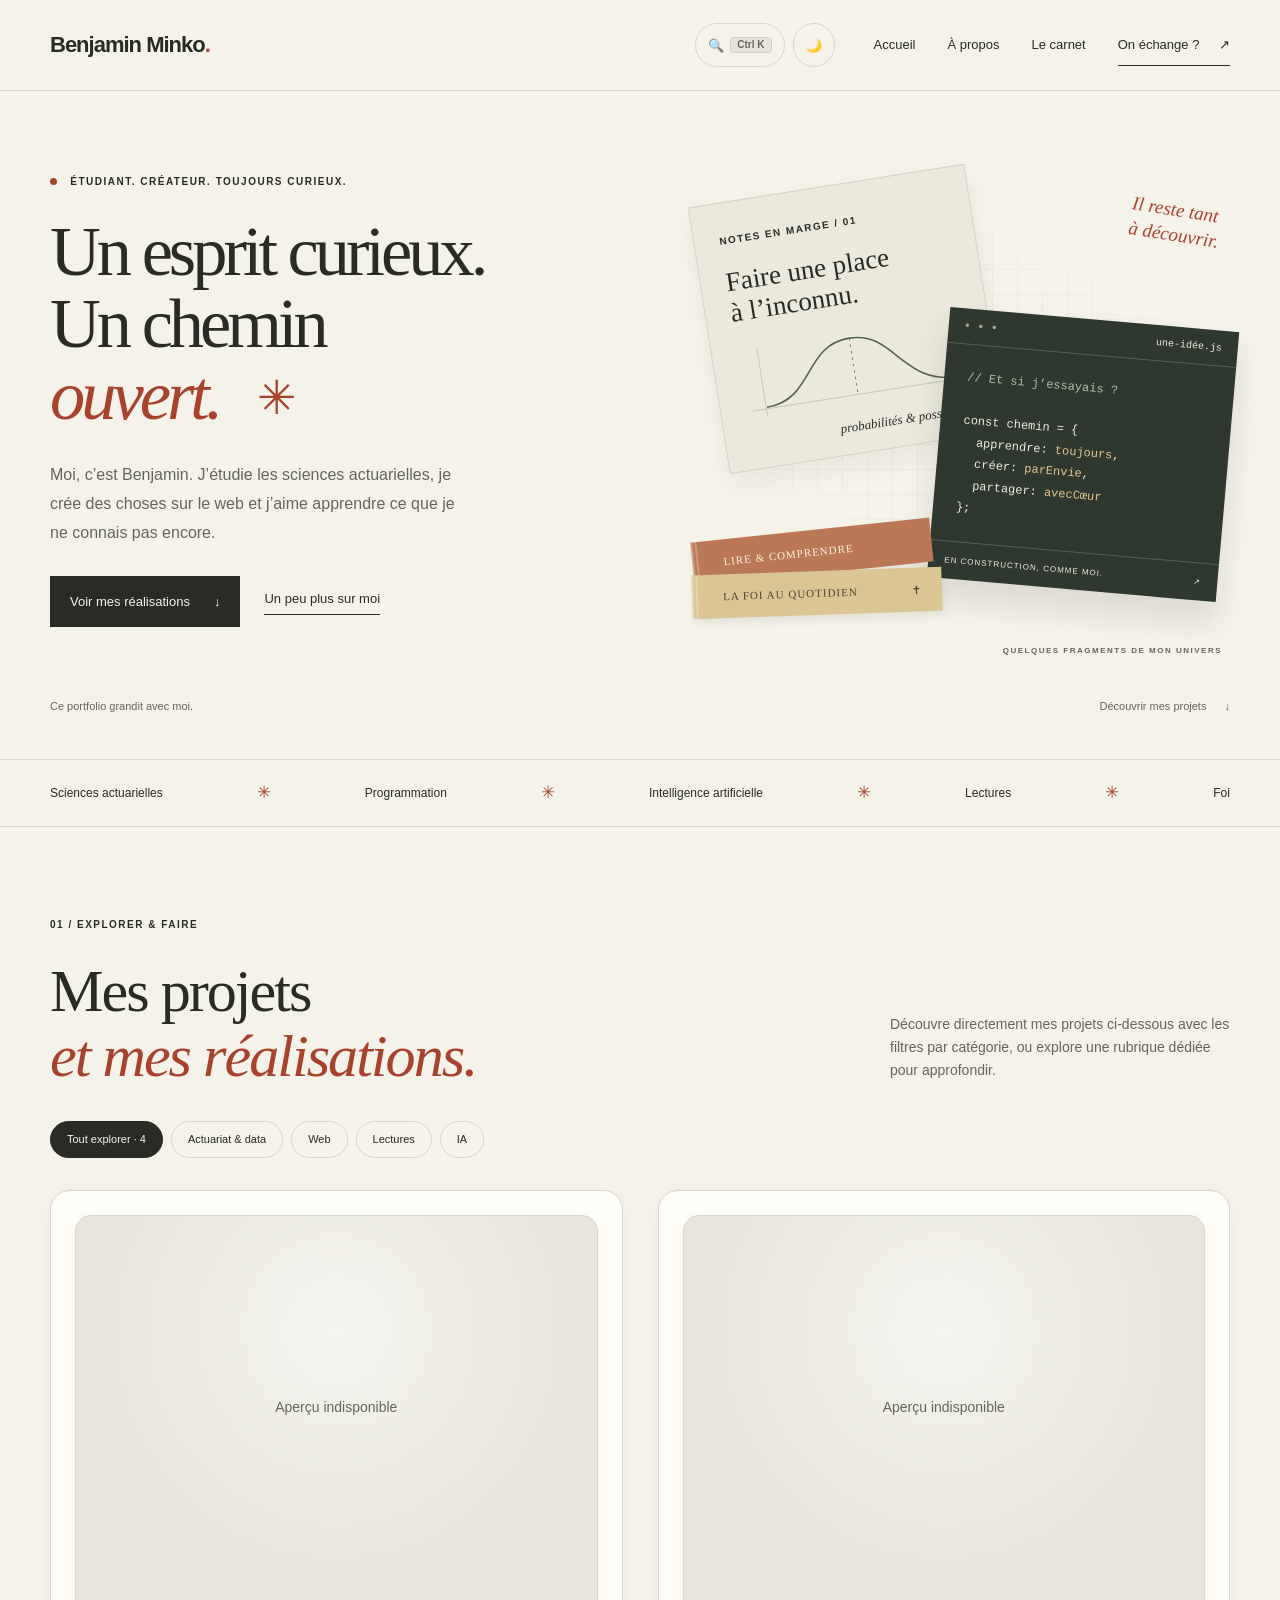
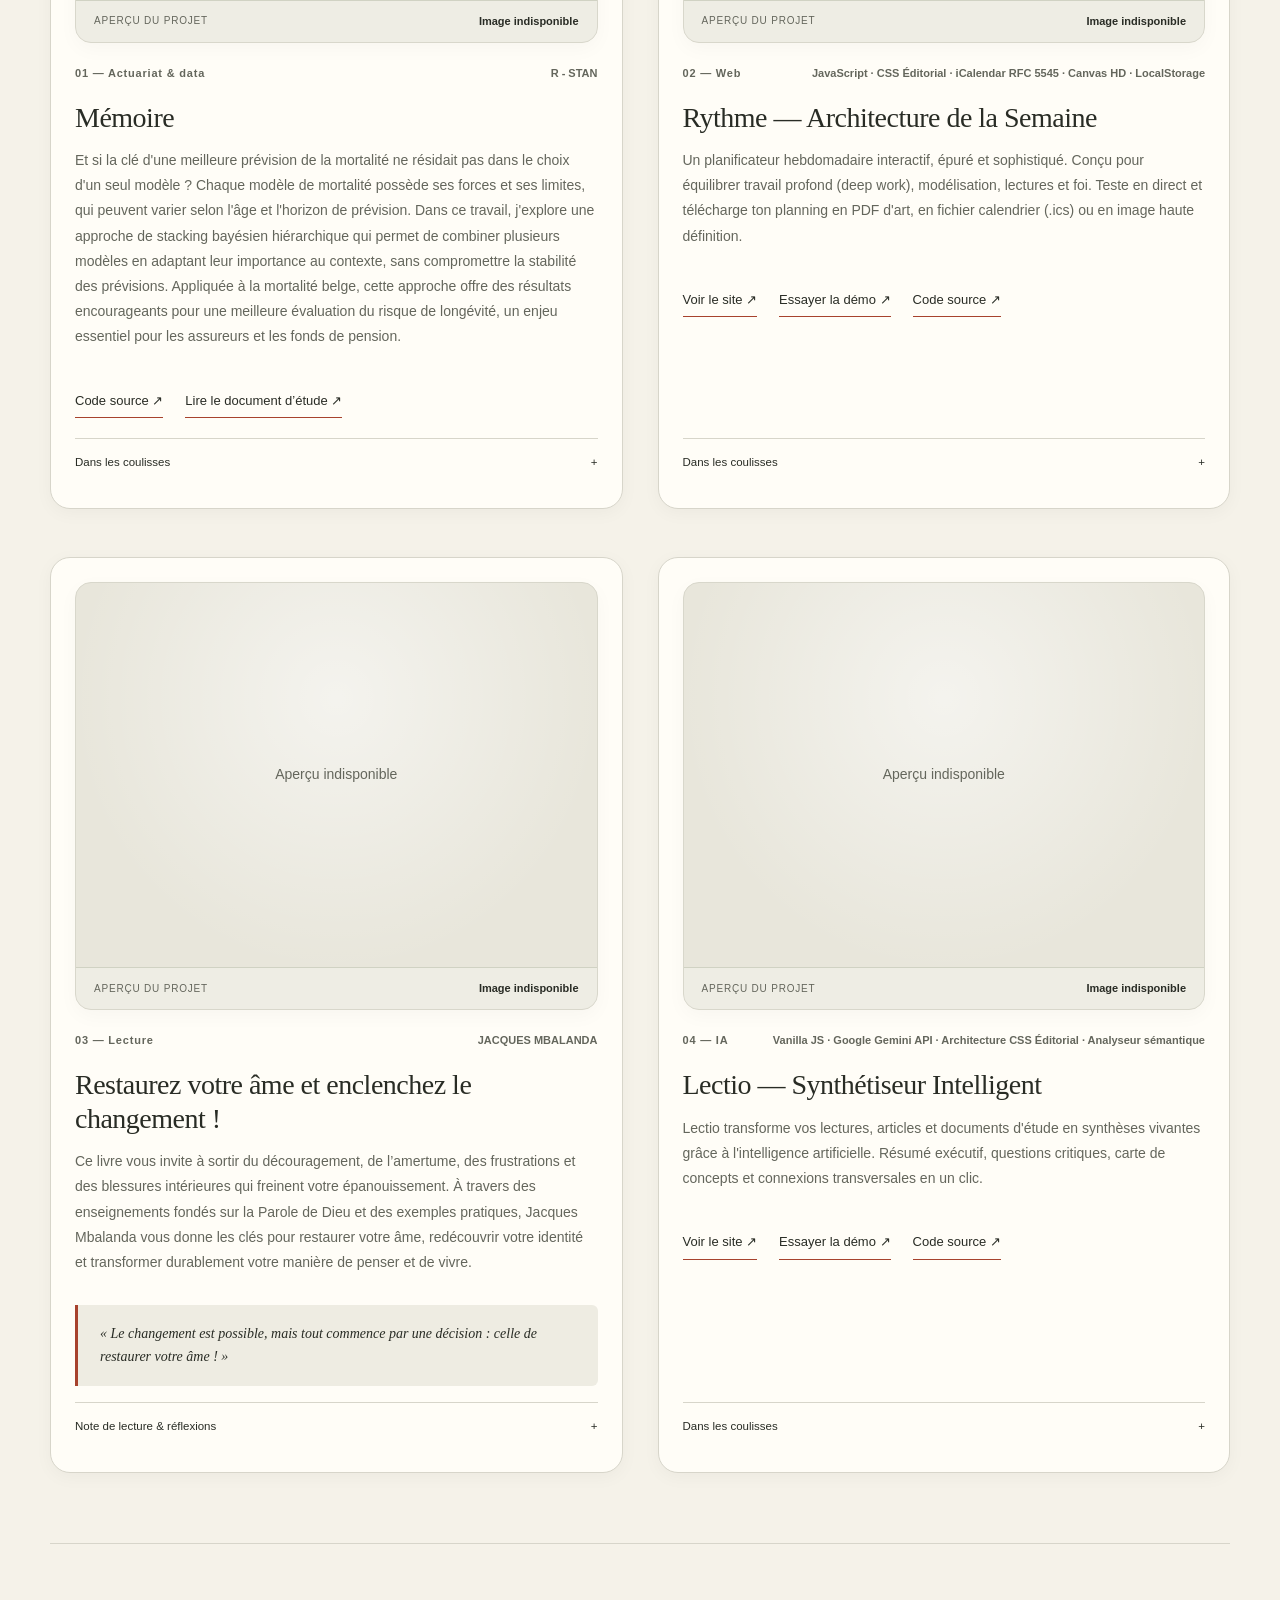
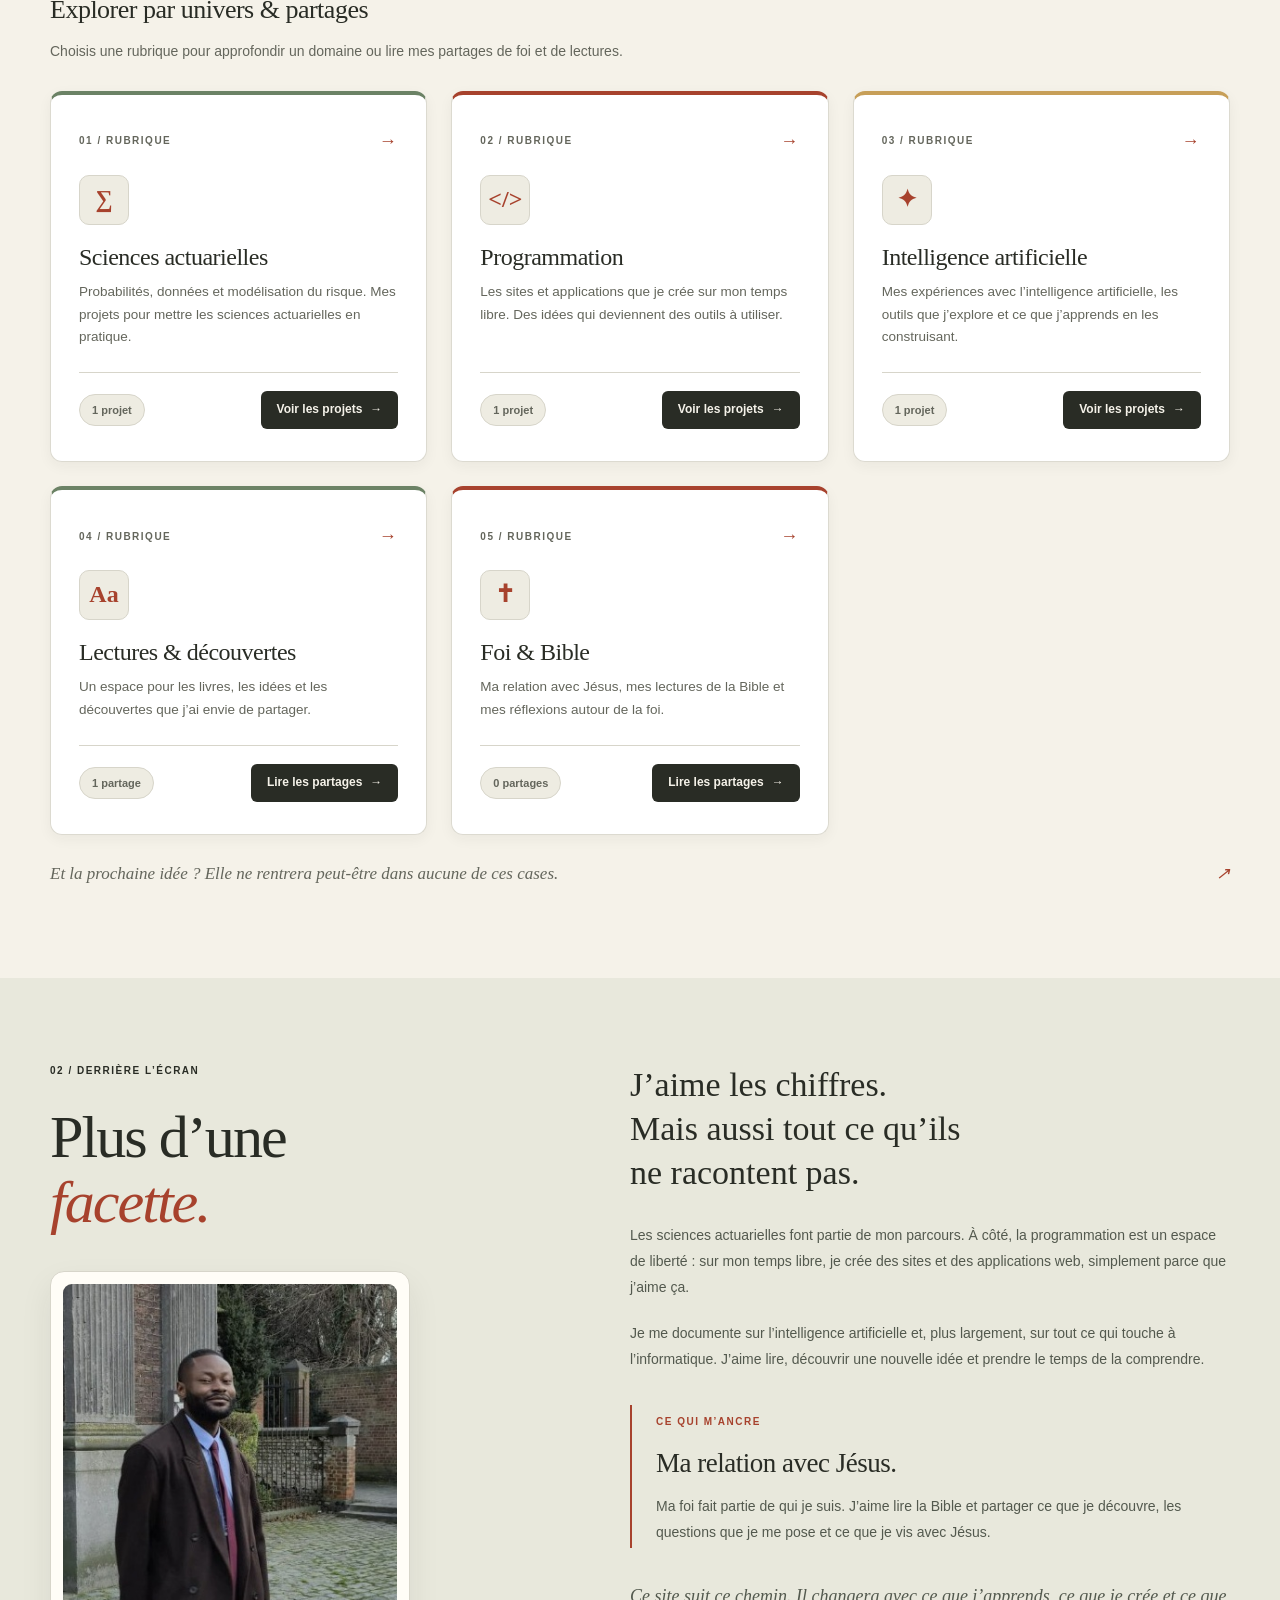
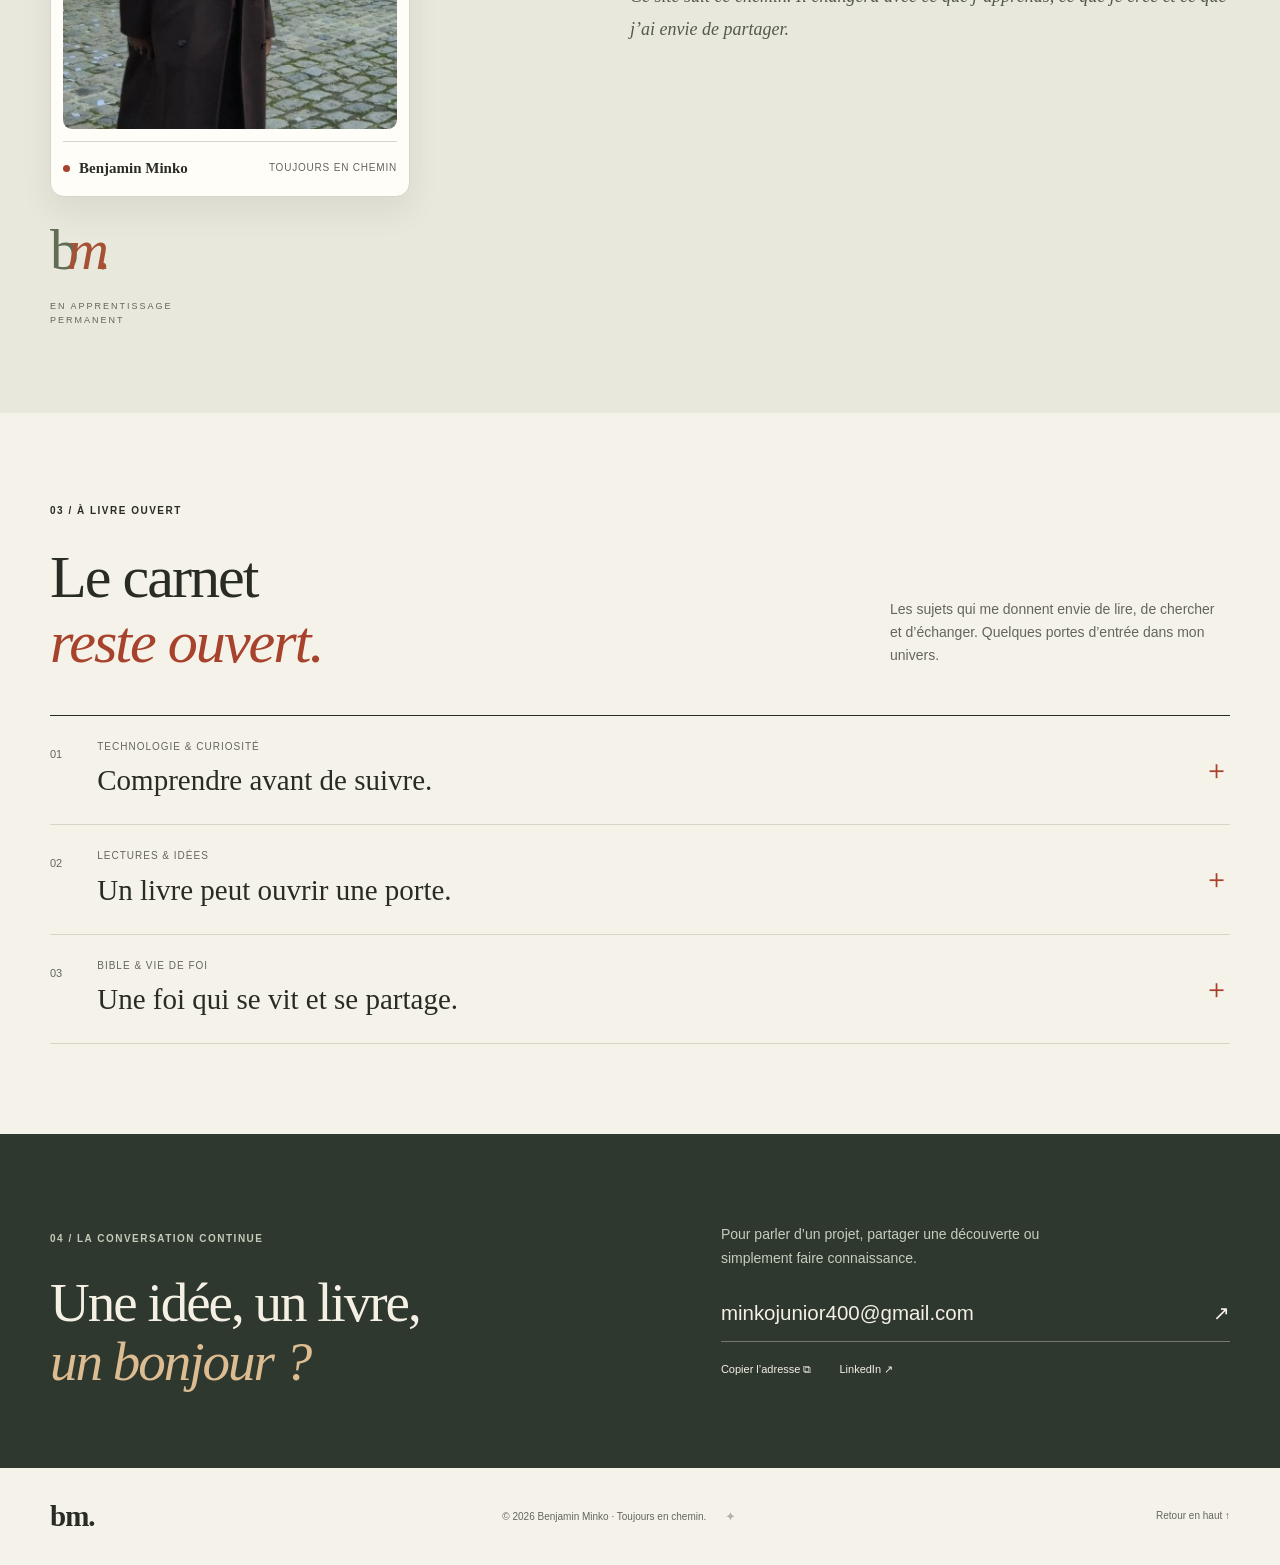
==== commit 2efc6390: "feat(ia): ajouter le projet Lectio — Synthétiseur Intelligent de Documents - Création de l'applicati" ====
--- a/index.html
+++ b/index.html
@@ -58,7 +58,13 @@
 - 4 architectures inspirantes préconfigurées (Chercheur, Bâtisseur, Équilibre, Minimaliste).
 - Un triple moteur d&#x27;exportation : PDF imprimable format A4, fichier calendrier universel (.ics) pour Google Calendar &amp; Apple, et image PNG haute résolution.
 
-Entièrement codé en Vanilla JavaScript et CSS pur avec gestion soignée du mode sombre.</div></details></article></div>
+Entièrement codé en Vanilla JavaScript et CSS pur avec gestion soignée du mode sombre.</div></details></article>
+<article class="project reveal" data-category="Lectures"><img class="project-image" src="https://yvrtpioalszmefypdfsy.supabase.co/storage/v1/object/public/portfolio-media/1791967257139-kn4es5.png" alt="Restaurez votre âme et enclenchez le changement !" loading="lazy" width="800" height="500"><div class="project-meta"><span>03 — Lecture</span><span>JACQUES MBALANDA</span></div><h3>Restaurez votre âme et enclenchez le changement !</h3><p>Ce livre vous invite à sortir du découragement, de l’amertume, des frustrations et des blessures intérieures qui freinent votre épanouissement. À travers des enseignements fondés sur la Parole de Dieu et des exemples pratiques, Jacques Mbalanda vous donne les clés pour restaurer votre âme, redécouvrir votre identité et transformer durablement votre manière de penser et de vivre.</p><blockquote class="reading-quote">« Le changement est possible, mais tout commence par une décision : celle de restaurer votre âme ! »</blockquote><details><summary>Note de lecture & réflexions <span aria-hidden="true">+</span></summary><div class="detail-body">Je suis encore en pleine lecture de ce livre. Une mise à jour sera faite bientôt</div></details></article>
+<article class="project reveal" data-category="IA"><img class="project-image" src="https://yvrtpioalszmefypdfsy.supabase.co/storage/v1/object/public/portfolio-media/lectio-hero.jpg" alt="Lectio — Synthétiseur Intelligent de Documents par Benjamin Minko" loading="lazy" width="800" height="500"><div class="project-meta"><span>04 — IA</span><span>Vanilla JS · Google Gemini API · Architecture CSS Éditorial · Analyseur sémantique</span></div><h3>Lectio — Synthétiseur Intelligent</h3><p>Lectio transforme vos lectures, articles et documents d&#x27;étude en synthèses vivantes grâce à l&#x27;intelligence artificielle. Résumé exécutif, questions critiques, carte de concepts et connexions transversales en un clic.</p><div class="project-links"><a href="/lectio.html" target="_blank" rel="noopener noreferrer">Voir le site ↗<span class="sr-only"> (nouvel onglet)</span></a><a href="/lectio.html" target="_blank" rel="noopener noreferrer">Essayer la démo ↗<span class="sr-only"> (nouvel onglet)</span></a><a href="https://github.com/Katakurisamaa/portfolio.git" target="_blank" rel="noopener noreferrer">Code source ↗<span class="sr-only"> (nouvel onglet)</span></a></div><details><summary>Dans les coulisses <span aria-hidden="true">+</span></summary><div class="detail-body">Conçu pour les étudiants, chercheurs et passionnés de savoir approfondi :
+
+- Analyse multi-angulaire : mode académique (rigueur &amp; méthodologie), général (clarté &amp; concision), ou méditation (réflexion profonde &amp; résonance biblique).
+- 4 angles d&#x27;exploration : Synthèse structurée, Questions clés stimulantes, Cartographie des concepts essentiels, Connexions transversales.
+- Respect strict de la confidentialité : analyse en mémoire, aucune donnée persistée, moteur local ou API directe.</div></details></article></div>
 <div class="hub-rubrics-block">
   <div class="browse-header">
     <h3 class="browse-label">Explorer par univers & partages</h3>
@@ -97,7 +103,7 @@
   <h3 class="card-title">Intelligence artificielle</h3>
   <p class="card-desc">Mes expériences avec l’intelligence artificielle, les outils que j’explore et ce que j’apprends en les construisant.</p>
   <div class="section-card-bottom">
-    <span class="card-count-pill">0 projets</span>
+    <span class="card-count-pill">1 projet</span>
     <span class="card-btn">Voir les projets <span aria-hidden="true">→</span></span>
   </div>
 </a><a class="section-card tone-sage" href="rubriques/lectures.html">
@@ -109,7 +115,7 @@
   <h3 class="card-title">Lectures &amp; découvertes</h3>
   <p class="card-desc">Un espace pour les livres, les idées et les découvertes que j’ai envie de partager.</p>
   <div class="section-card-bottom">
-    <span class="card-count-pill">0 partages</span>
+    <span class="card-count-pill">1 partage</span>
     <span class="card-btn">Lire les partages <span aria-hidden="true">→</span></span>
   </div>
 </a><a class="section-card tone-clay" href="rubriques/foi-bible.html">
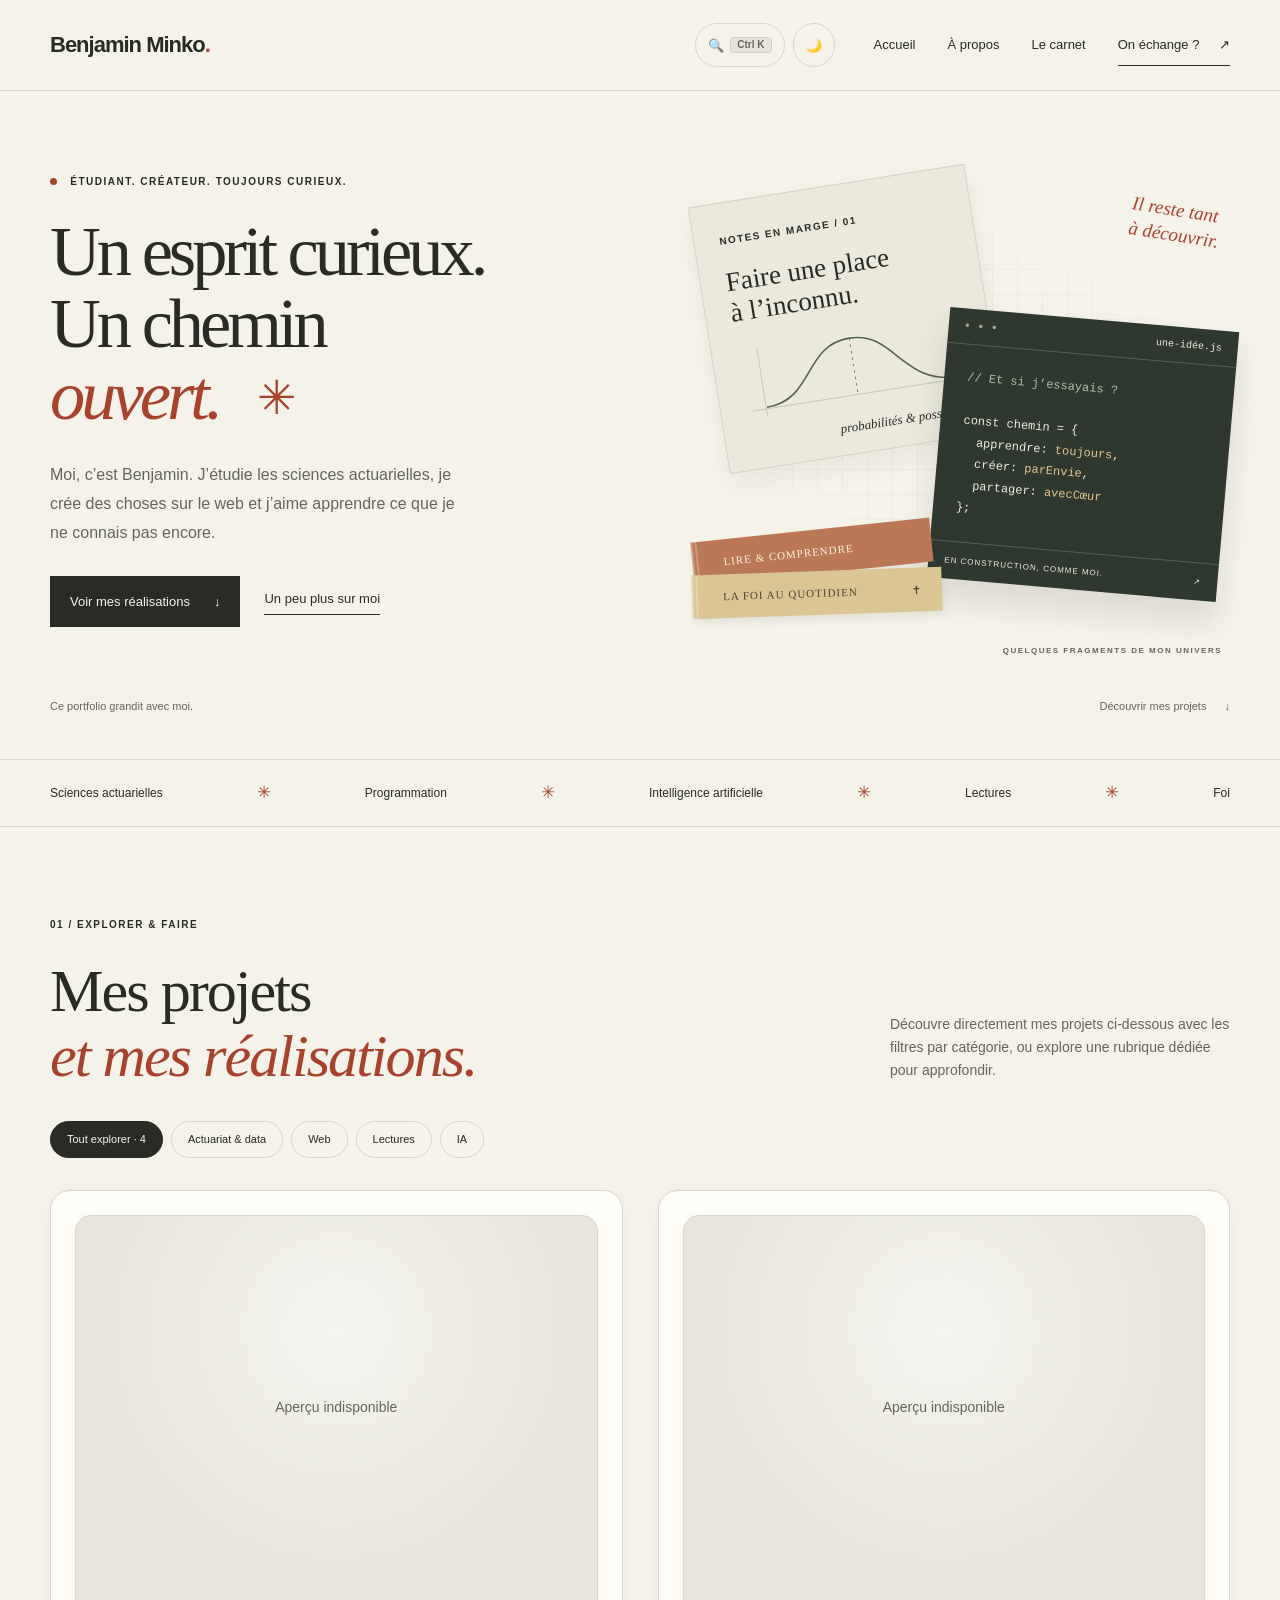
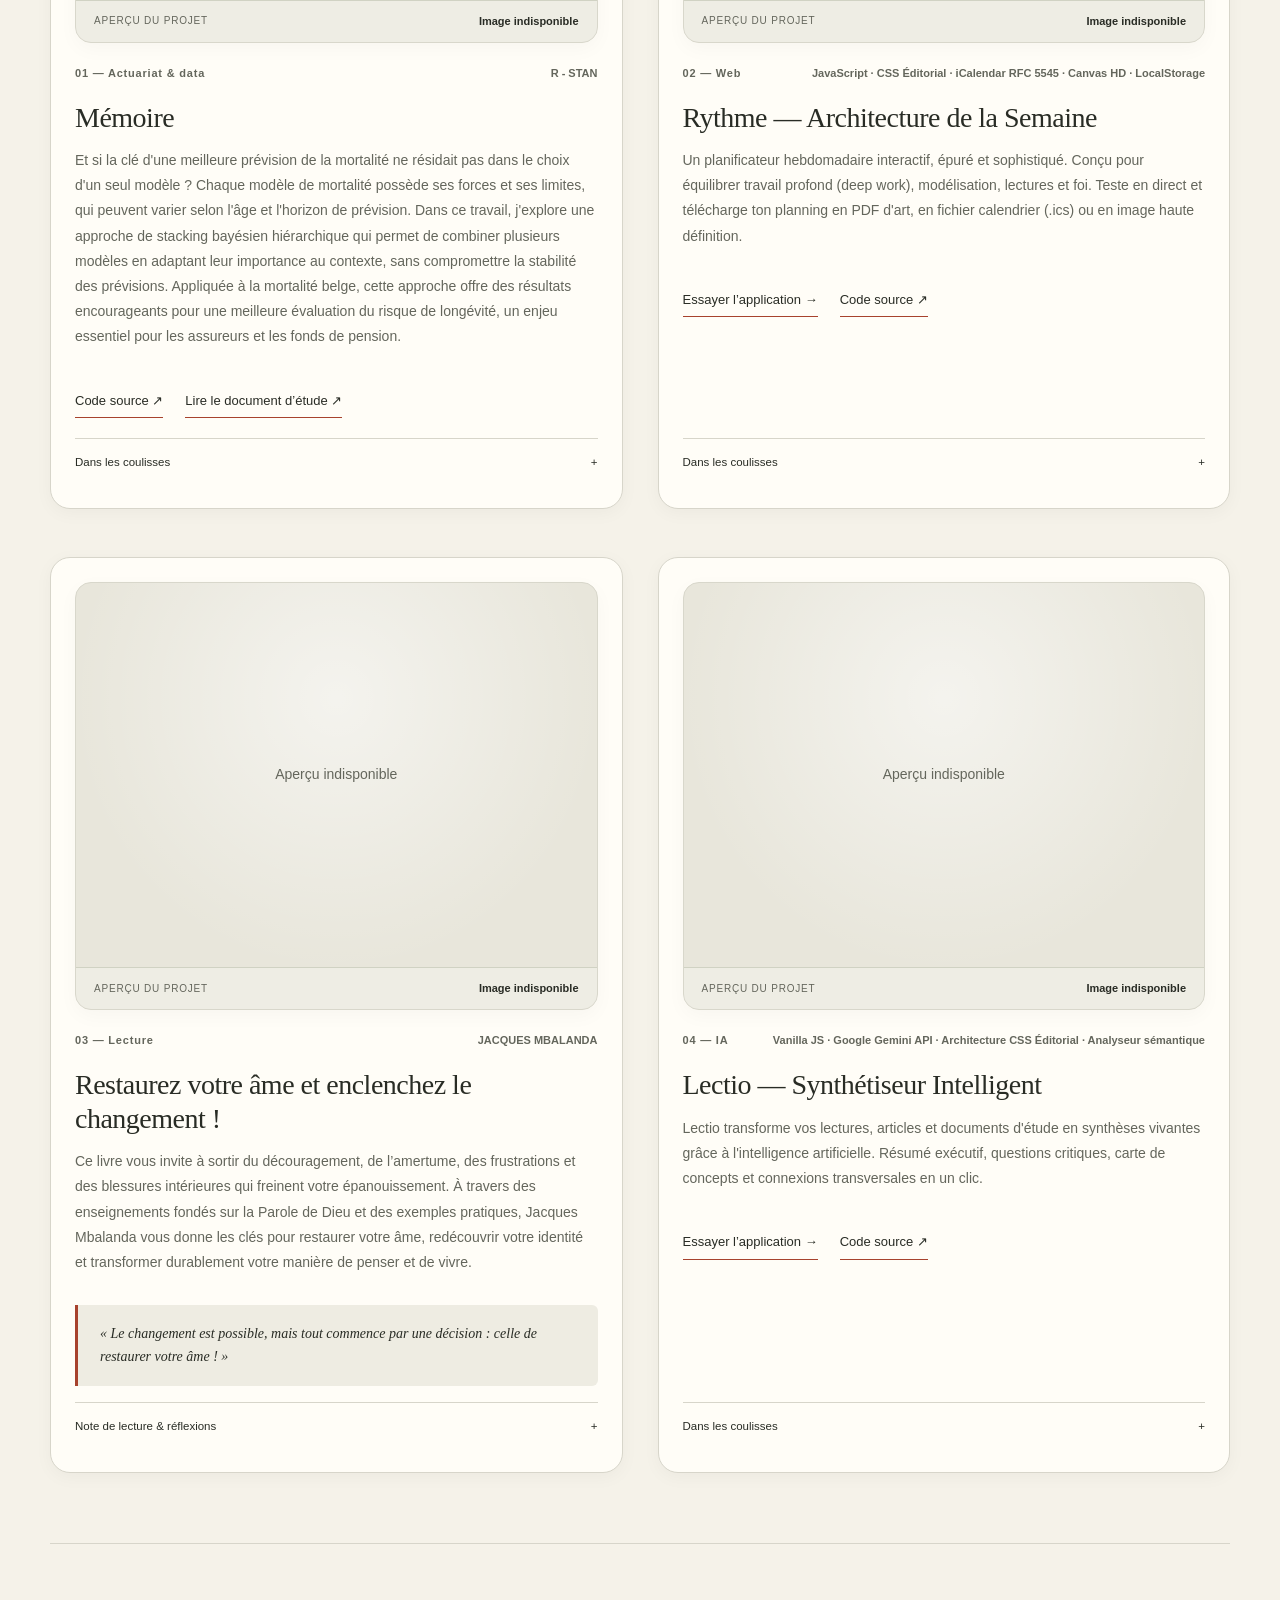
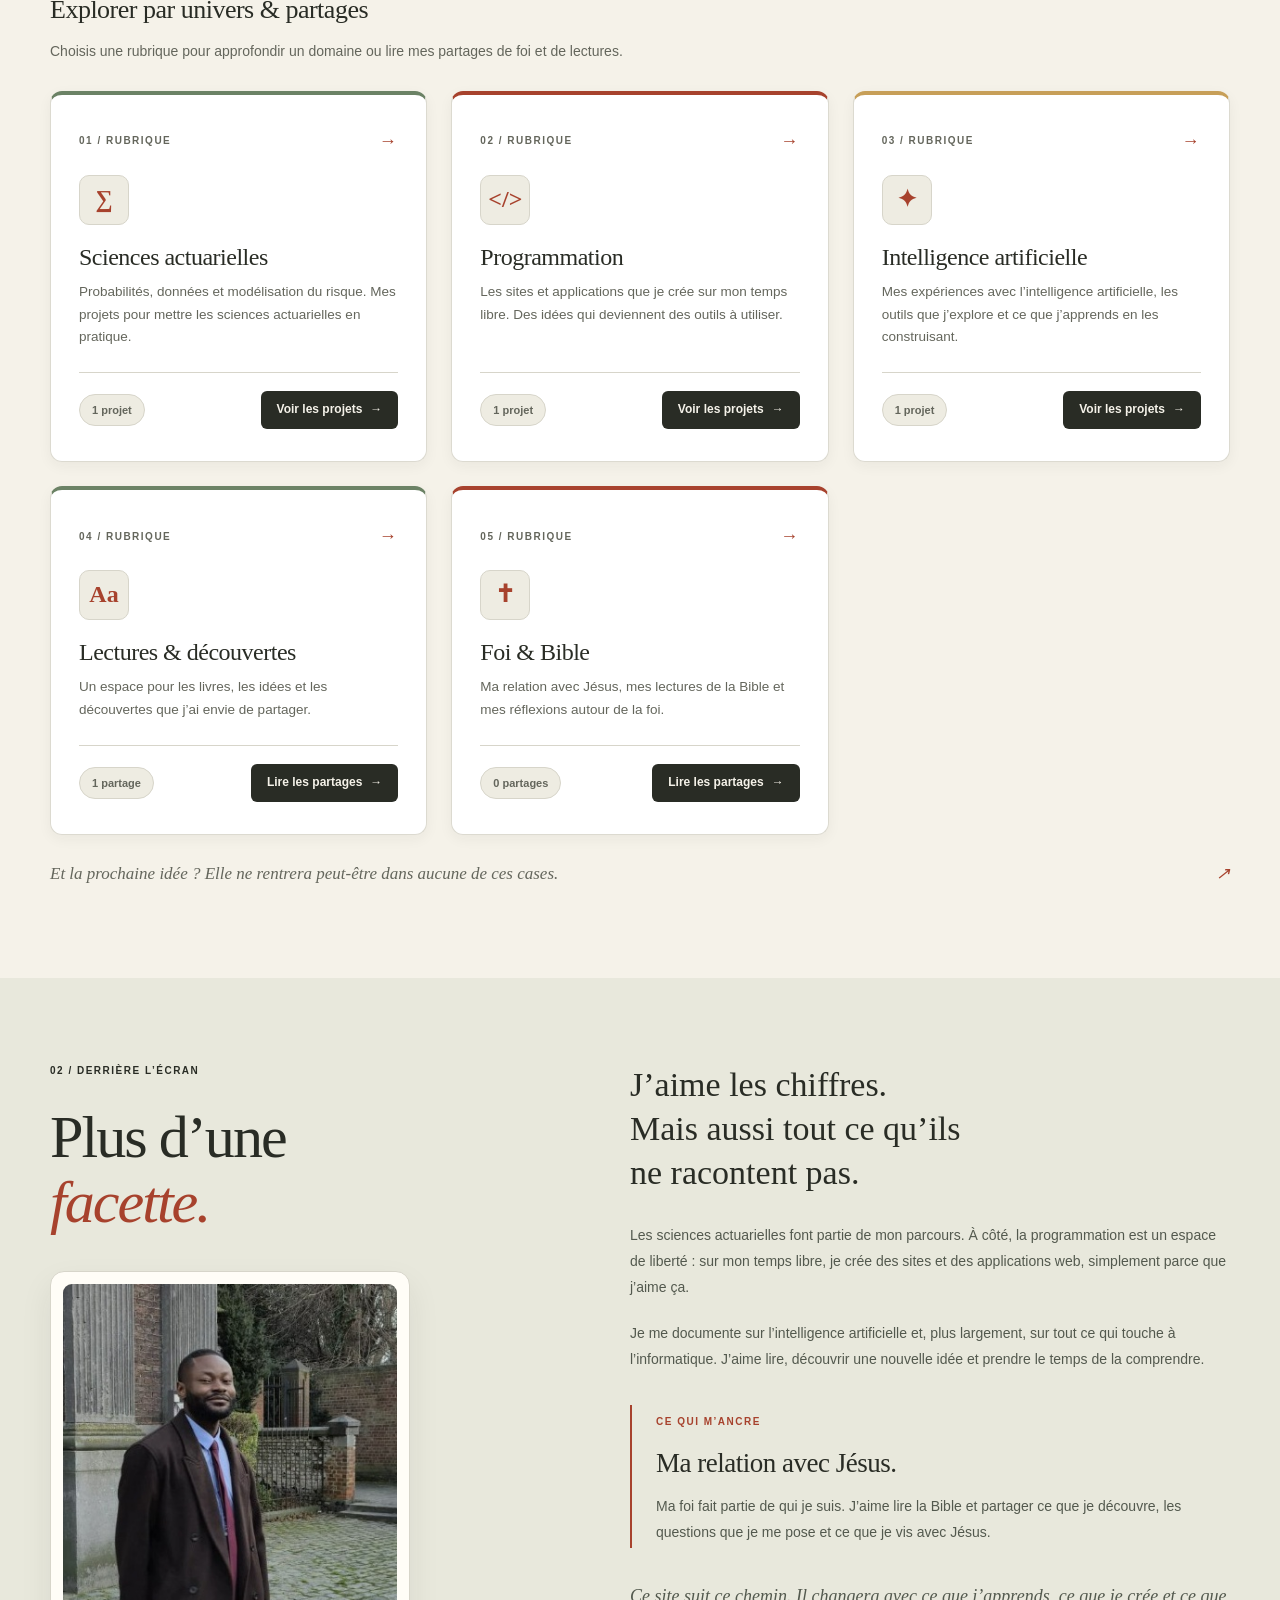
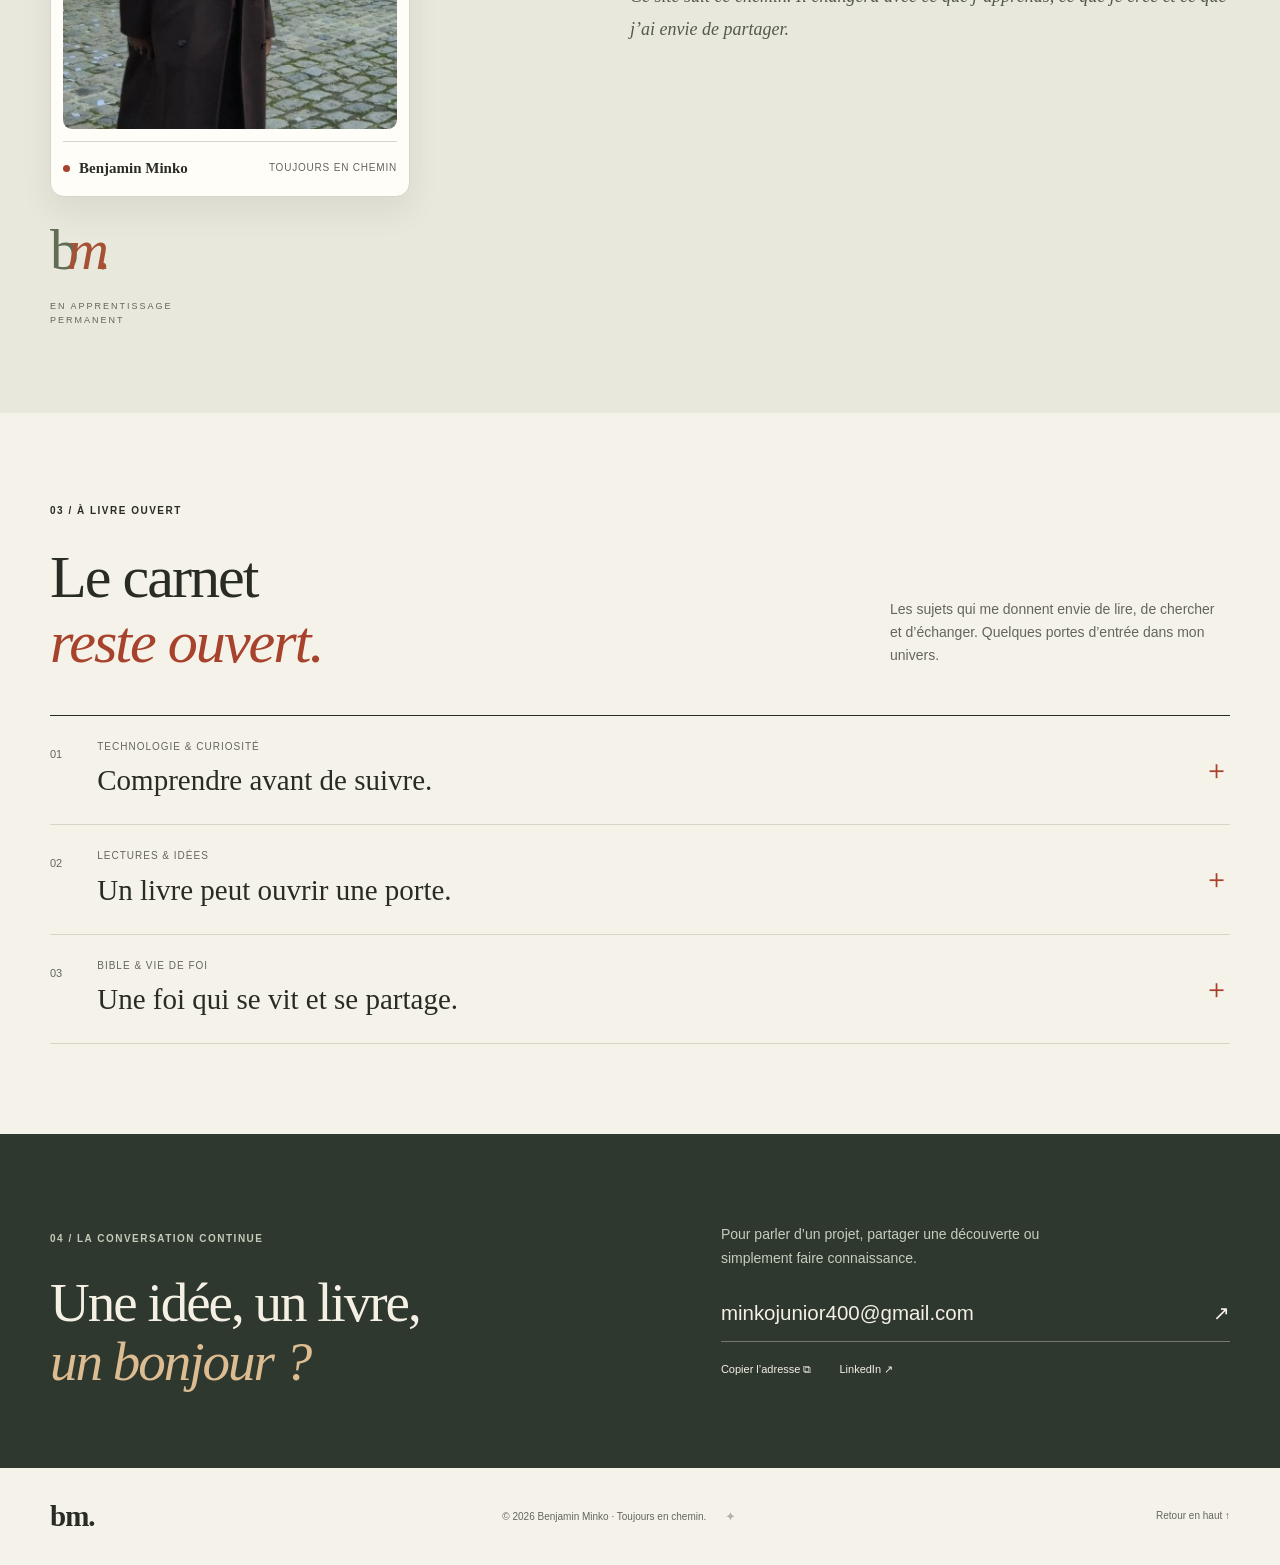
==== commit 00f3a1e6: "ux(links): navigation fluide dans le même onglet pour les applications internes et suppression des d" ====
--- a/index.html
+++ b/index.html
@@ -1,14 +1,99 @@
 <!doctype html>
 <html lang="fr">
 <head>
-<meta charset="utf-8"><meta name="viewport" content="width=device-width, initial-scale=1"><meta name="theme-color" content="#f5f2e9">
-<title>Benjamin Minko — Un esprit curieux, un chemin ouvert.</title>
-<meta name="description" content="Étudiant en sciences actuarielles, passionné de programmation, de lecture et d’IA. Mes projets, mes découvertes et ma foi en Jésus.">
+<meta charset="utf-8">
+<meta name="viewport" content="width=device-width, initial-scale=1">
+<meta name="theme-color" content="#f5f2e9">
+<title>Benjamin Minko — Portfolio | Actuariat, Data, Web & IA</title>
+<meta name="description" content="Portfolio officiel de Benjamin Minko. Étudiant en sciences actuarielles, modélisation des risques, développement web et applications d'intelligence artificielle (Rythme, Lectio).">
+<meta name="author" content="Benjamin Minko">
+<meta name="keywords" content="Benjamin Minko, Benjamin Minko portfolio, actuariat, sciences actuarielles, data science, développeur web, intelligence artificielle, Lectio, Rythme planificateur, modélisation stochastique, mortalité">
+<meta name="robots" content="index, follow, max-image-preview:large, max-snippet:-1, max-video-preview:-1">
+<link rel="canonical" href="https://benjaminminko.com/">
+
+<!-- Open Graph / Facebook & LinkedIn -->
+<meta property="og:type" content="profile">
+<meta property="og:title" content="Benjamin Minko — Portfolio | Actuariat, Web & IA">
+<meta property="og:description" content="Portfolio officiel de Benjamin Minko. Découvrez mes projets en sciences actuarielles, développement web et intelligence artificielle.">
+<meta property="og:url" content="https://benjaminminko.com/">
+<meta property="og:site_name" content="Benjamin Minko">
+<meta property="og:locale" content="fr_FR">
+<meta property="og:image" content="https://yvrtpioalszmefypdfsy.supabase.co/storage/v1/object/public/portfolio-media/rythme-planner.jpg">
+<meta property="og:image:width" content="1200">
+<meta property="og:image:height" content="630">
+<meta property="og:image:alt" content="Portfolio de Benjamin Minko">
+
+<!-- Twitter Card -->
+<meta name="twitter:card" content="summary_large_image">
+<meta name="twitter:title" content="Benjamin Minko — Portfolio & Projets">
+<meta name="twitter:description" content="Sciences actuarielles, programmation web et intelligence artificielle. Découvrez les réalisations de Benjamin Minko.">
+<meta name="twitter:image" content="https://yvrtpioalszmefypdfsy.supabase.co/storage/v1/object/public/portfolio-media/rythme-planner.jpg">
+
+<!-- Structured Data / JSON-LD -->
+<script type="application/ld+json">
+{
+  "@context": "https://schema.org",
+  "@graph": [
+    {
+      "@type": "Person",
+      "@id": "https://benjaminminko.com/#person",
+      "name": "Benjamin Minko",
+      "givenName": "Benjamin",
+      "familyName": "Minko",
+      "url": "https://benjaminminko.com/",
+      "image": "https://yvrtpioalszmefypdfsy.supabase.co/storage/v1/object/public/portfolio-media/1791920222601-mp9icj.png",
+      "jobTitle": "Étudiant en Sciences Actuarielles & Développeur",
+      "email": "mailto:minkojunior400@gmail.com",
+      "description": "Étudiant en sciences actuarielles, modélisation des risques, passionné de programmation web, de lecture et d'intelligence artificielle.",
+      "sameAs": [
+        "https://www.linkedin.com/in/benjaminminko",
+        "https://github.com/Katakurisamaa"
+      ],
+      "knowsAbout": [
+        "Sciences Actuarielles",
+        "Modélisation des Risques",
+        "Stacking Bayésien",
+        "Programmation Web",
+        "Intelligence Artificielle",
+        "R",
+        "Stan",
+        "JavaScript",
+        "Python"
+      ]
+    },
+    {
+      "@type": "WebSite",
+      "@id": "https://benjaminminko.com/#website",
+      "url": "https://benjaminminko.com/",
+      "name": "Benjamin Minko — Portfolio",
+      "description": "Portfolio et explorations de Benjamin Minko en actuariat, programmation et intelligence artificielle.",
+      "publisher": {
+        "@id": "https://benjaminminko.com/#person"
+      },
+      "inLanguage": "fr-FR"
+    },
+    {
+      "@type": "ProfilePage",
+      "@id": "https://benjaminminko.com/#webpage",
+      "url": "https://benjaminminko.com/",
+      "name": "Benjamin Minko — Un esprit curieux, un chemin ouvert",
+      "isPartOf": {
+        "@id": "https://benjaminminko.com/#website"
+      },
+      "about": {
+        "@id": "https://benjaminminko.com/#person"
+      },
+      "inLanguage": "fr-FR"
+    }
+  ]
+}
+</script>
+
 <link rel="icon" href="data:image/svg+xml,%3Csvg xmlns='http://www.w3.org/2000/svg' viewBox='0 0 100 100'%3E%3Crect width='100' height='100' rx='20' fill='%23a7422d'/%3E%3Ctext x='22' y='73' font-size='70' font-family='Georgia' fill='%23f5f2e9'%3Eb%3C/text%3E%3C/svg%3E">
 <link rel="stylesheet" href="https://cdn.jsdelivr.net/npm/katex@0.16.11/dist/katex.min.css" crossorigin="anonymous">
 <script defer src="https://cdn.jsdelivr.net/npm/katex@0.16.11/dist/katex.min.js" crossorigin="anonymous"></script>
 <script defer src="https://cdn.jsdelivr.net/npm/katex@0.16.11/dist/contrib/auto-render.min.js" crossorigin="anonymous"></script>
-<link rel="stylesheet" href="styles.css?v=20261013"><script src="script.js" defer></script>
+<link rel="stylesheet" href="styles.css?v=20261013"><script src="script.js?v=20261014" defer></script>
 </head>
 <body>
 <a class="skip-link" href="#contenu">Aller au contenu</a>
@@ -50,7 +135,7 @@
 L’un des principaux défis a été de trouver un équilibre entre flexibilité et stabilité : permettre aux modèles de s’adapter au contexte sans introduire de variations artificielles.
 
 Ce projet m’a surtout permis d’approfondir ma compréhension de l’incertitude prédictive et de réaliser qu’en modélisation, la complexité n’est pas une fin en soi : c’est la pertinence des choix méthodologiques qui fait la différence.</div></details></article>
-<article class="project reveal" data-category="Web"><img class="project-image" src="https://yvrtpioalszmefypdfsy.supabase.co/storage/v1/object/public/portfolio-media/rythme-planner.jpg" alt="Rythme — Planificateur hebdomadaire et architecture du temps par Benjamin Minko" loading="lazy" width="800" height="500"><div class="project-meta"><span>02 — Web</span><span>JavaScript · CSS Éditorial · iCalendar RFC 5545 · Canvas HD · LocalStorage</span></div><h3>Rythme — Architecture de la Semaine</h3><p>Un planificateur hebdomadaire interactif, épuré et sophistiqué. Conçu pour équilibrer travail profond (deep work), modélisation, lectures et foi. Teste en direct et télécharge ton planning en PDF d&#x27;art, en fichier calendrier (.ics) ou en image haute définition.</p><div class="project-links"><a href="/planificateur.html" target="_blank" rel="noopener noreferrer">Voir le site ↗<span class="sr-only"> (nouvel onglet)</span></a><a href="/planificateur.html" target="_blank" rel="noopener noreferrer">Essayer la démo ↗<span class="sr-only"> (nouvel onglet)</span></a><a href="https://github.com/Katakurisamaa/portfolio.git" target="_blank" rel="noopener noreferrer">Code source ↗<span class="sr-only"> (nouvel onglet)</span></a></div><details><summary>Dans les coulisses <span aria-hidden="true">+</span></summary><div class="detail-body">Rythme est né du désir de ne plus subir la dispersion moderne : structurer le temps non pas comme une suite de contraintes, mais comme une composition d’énergies complémentaires.
+<article class="project reveal" data-category="Web"><img class="project-image" src="https://yvrtpioalszmefypdfsy.supabase.co/storage/v1/object/public/portfolio-media/rythme-planner.jpg" alt="Rythme — Planificateur hebdomadaire et architecture du temps par Benjamin Minko" loading="lazy" width="800" height="500"><div class="project-meta"><span>02 — Web</span><span>JavaScript · CSS Éditorial · iCalendar RFC 5545 · Canvas HD · LocalStorage</span></div><h3>Rythme — Architecture de la Semaine</h3><p>Un planificateur hebdomadaire interactif, épuré et sophistiqué. Conçu pour équilibrer travail profond (deep work), modélisation, lectures et foi. Teste en direct et télécharge ton planning en PDF d&#x27;art, en fichier calendrier (.ics) ou en image haute définition.</p><div class="project-links"><a href="/planificateur.html">Essayer l’application <span aria-hidden="true">→</span></a><a href="https://github.com/Katakurisamaa/portfolio.git" target="_blank" rel="noopener noreferrer">Code source ↗<span class="sr-only"> (nouvel onglet)</span></a></div><details><summary>Dans les coulisses <span aria-hidden="true">+</span></summary><div class="detail-body">Rythme est né du désir de ne plus subir la dispersion moderne : structurer le temps non pas comme une suite de contraintes, mais comme une composition d’énergies complémentaires.
 
 L&#x27;application propose :
 - Une catégorisation intuitive par natures d&#x27;énergie (Deep Work, Analyse &amp; Actuariat, Lectures, Alignement spirituel, Vitalité, Partage).
@@ -60,7 +145,7 @@
 
 Entièrement codé en Vanilla JavaScript et CSS pur avec gestion soignée du mode sombre.</div></details></article>
 <article class="project reveal" data-category="Lectures"><img class="project-image" src="https://yvrtpioalszmefypdfsy.supabase.co/storage/v1/object/public/portfolio-media/1791967257139-kn4es5.png" alt="Restaurez votre âme et enclenchez le changement !" loading="lazy" width="800" height="500"><div class="project-meta"><span>03 — Lecture</span><span>JACQUES MBALANDA</span></div><h3>Restaurez votre âme et enclenchez le changement !</h3><p>Ce livre vous invite à sortir du découragement, de l’amertume, des frustrations et des blessures intérieures qui freinent votre épanouissement. À travers des enseignements fondés sur la Parole de Dieu et des exemples pratiques, Jacques Mbalanda vous donne les clés pour restaurer votre âme, redécouvrir votre identité et transformer durablement votre manière de penser et de vivre.</p><blockquote class="reading-quote">« Le changement est possible, mais tout commence par une décision : celle de restaurer votre âme ! »</blockquote><details><summary>Note de lecture & réflexions <span aria-hidden="true">+</span></summary><div class="detail-body">Je suis encore en pleine lecture de ce livre. Une mise à jour sera faite bientôt</div></details></article>
-<article class="project reveal" data-category="IA"><img class="project-image" src="https://yvrtpioalszmefypdfsy.supabase.co/storage/v1/object/public/portfolio-media/lectio-hero.jpg" alt="Lectio — Synthétiseur Intelligent de Documents par Benjamin Minko" loading="lazy" width="800" height="500"><div class="project-meta"><span>04 — IA</span><span>Vanilla JS · Google Gemini API · Architecture CSS Éditorial · Analyseur sémantique</span></div><h3>Lectio — Synthétiseur Intelligent</h3><p>Lectio transforme vos lectures, articles et documents d&#x27;étude en synthèses vivantes grâce à l&#x27;intelligence artificielle. Résumé exécutif, questions critiques, carte de concepts et connexions transversales en un clic.</p><div class="project-links"><a href="/lectio.html" target="_blank" rel="noopener noreferrer">Voir le site ↗<span class="sr-only"> (nouvel onglet)</span></a><a href="/lectio.html" target="_blank" rel="noopener noreferrer">Essayer la démo ↗<span class="sr-only"> (nouvel onglet)</span></a><a href="https://github.com/Katakurisamaa/portfolio.git" target="_blank" rel="noopener noreferrer">Code source ↗<span class="sr-only"> (nouvel onglet)</span></a></div><details><summary>Dans les coulisses <span aria-hidden="true">+</span></summary><div class="detail-body">Conçu pour les étudiants, chercheurs et passionnés de savoir approfondi :
+<article class="project reveal" data-category="IA"><img class="project-image" src="https://yvrtpioalszmefypdfsy.supabase.co/storage/v1/object/public/portfolio-media/lectio-hero.jpg" alt="Lectio — Synthétiseur Intelligent de Documents par Benjamin Minko" loading="lazy" width="800" height="500"><div class="project-meta"><span>04 — IA</span><span>Vanilla JS · Google Gemini API · Architecture CSS Éditorial · Analyseur sémantique</span></div><h3>Lectio — Synthétiseur Intelligent</h3><p>Lectio transforme vos lectures, articles et documents d&#x27;étude en synthèses vivantes grâce à l&#x27;intelligence artificielle. Résumé exécutif, questions critiques, carte de concepts et connexions transversales en un clic.</p><div class="project-links"><a href="/lectio.html">Essayer l’application <span aria-hidden="true">→</span></a><a href="https://github.com/Katakurisamaa/portfolio.git" target="_blank" rel="noopener noreferrer">Code source ↗<span class="sr-only"> (nouvel onglet)</span></a></div><details><summary>Dans les coulisses <span aria-hidden="true">+</span></summary><div class="detail-body">Conçu pour les étudiants, chercheurs et passionnés de savoir approfondi :
 
 - Analyse multi-angulaire : mode académique (rigueur &amp; méthodologie), général (clarté &amp; concision), ou méditation (réflexion profonde &amp; résonance biblique).
 - 4 angles d&#x27;exploration : Synthèse structurée, Questions clés stimulantes, Cartographie des concepts essentiels, Connexions transversales.
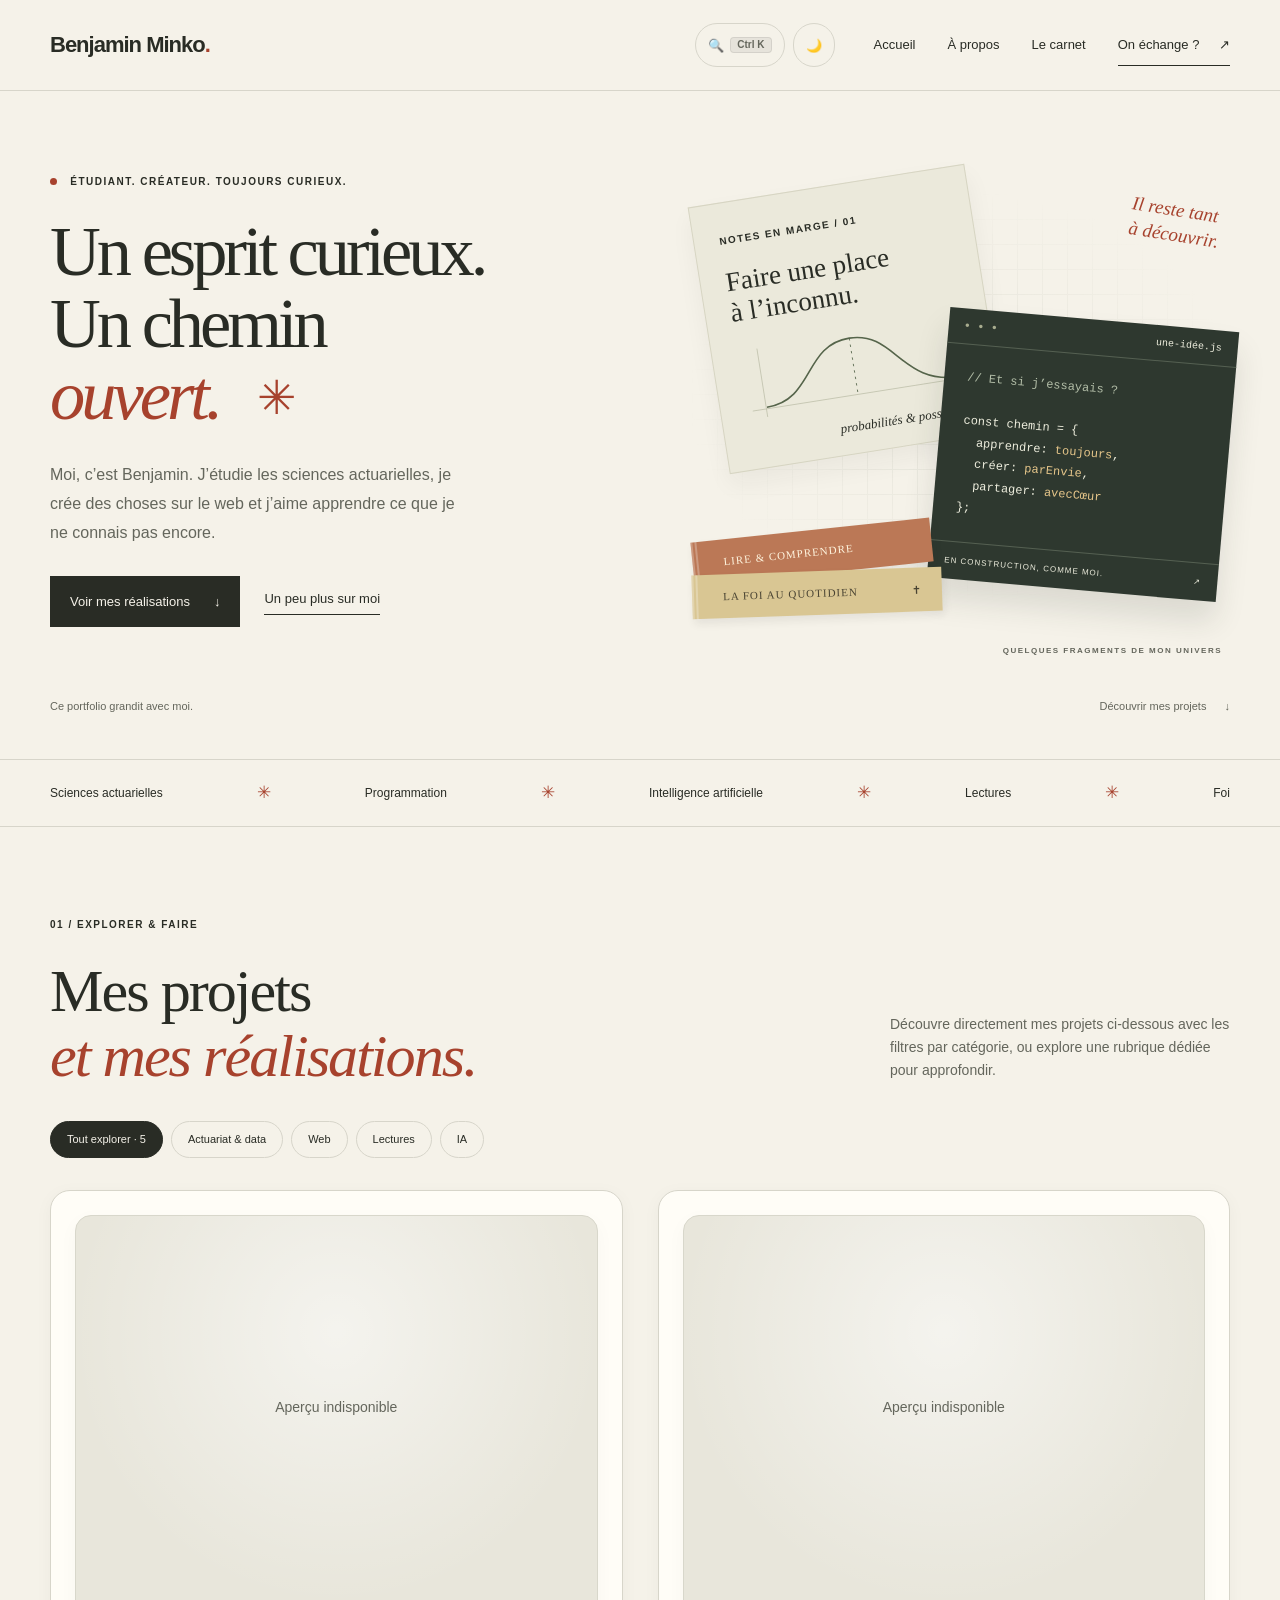
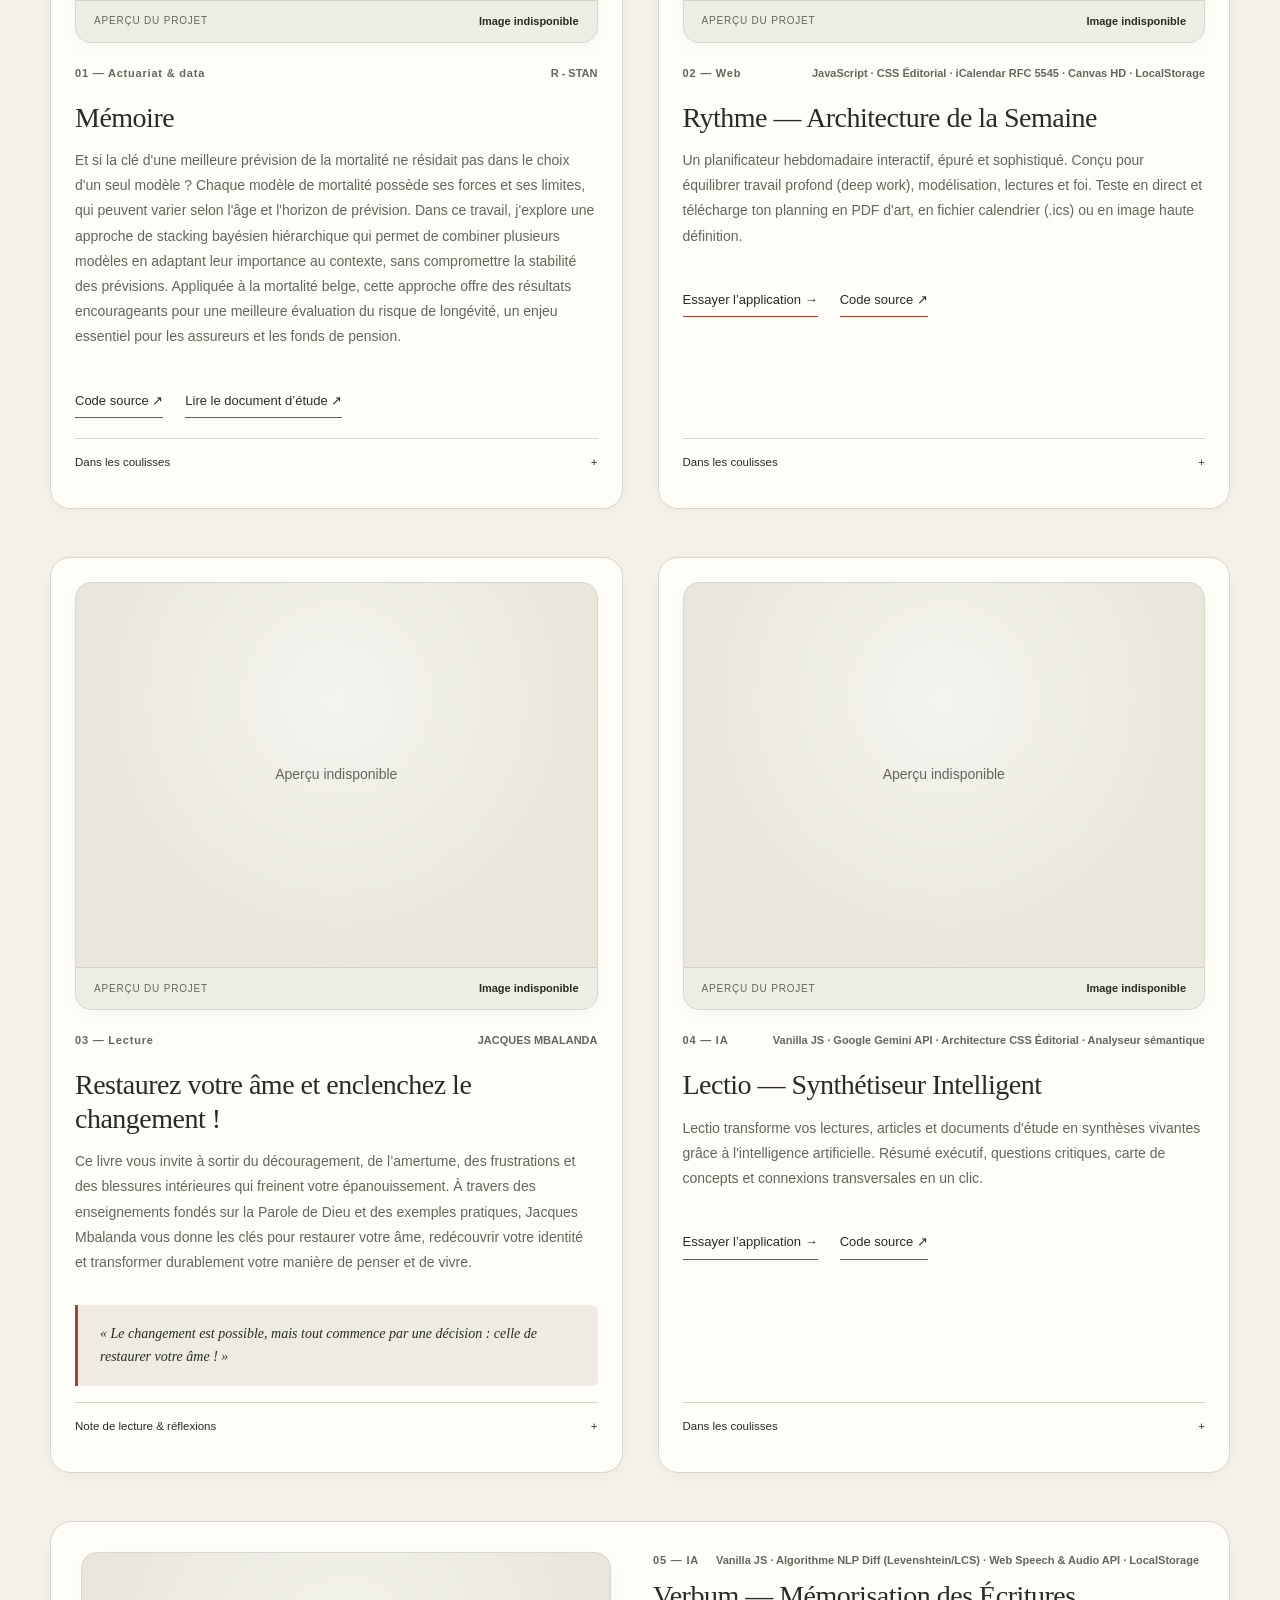
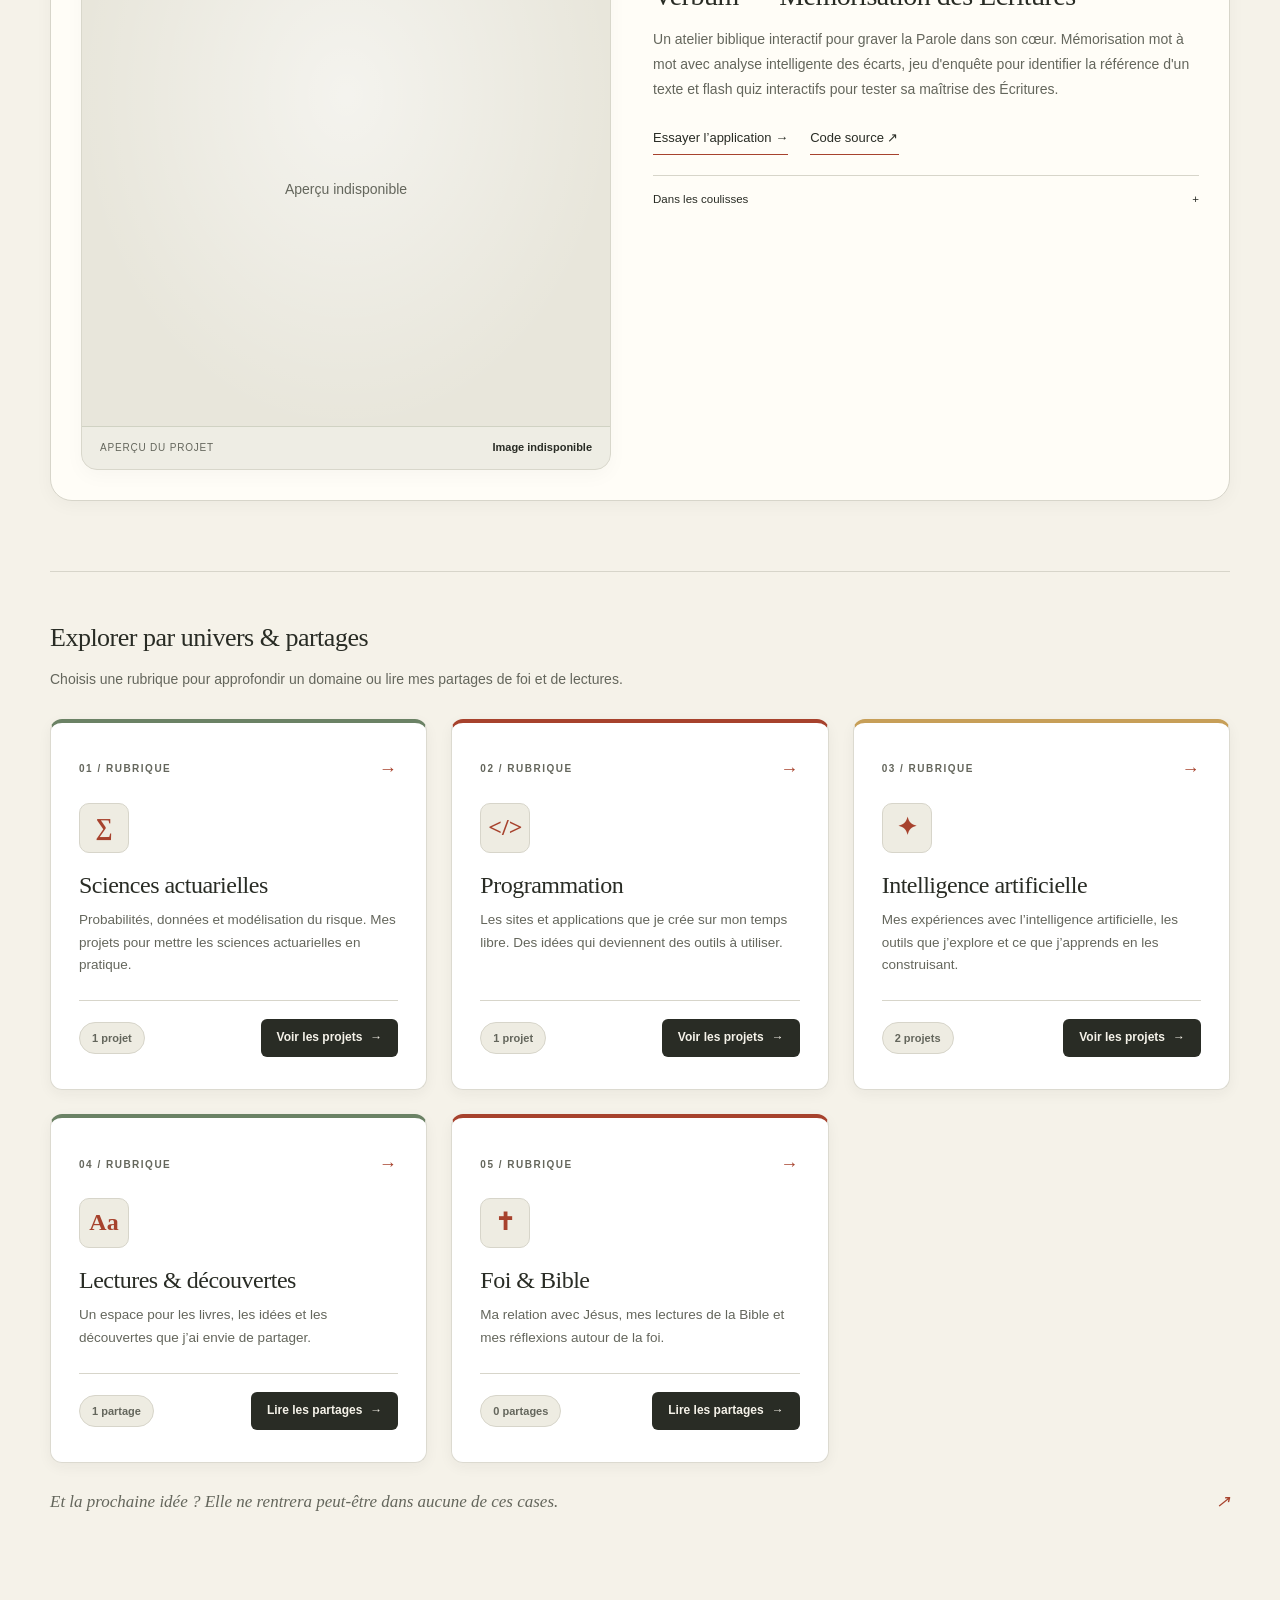
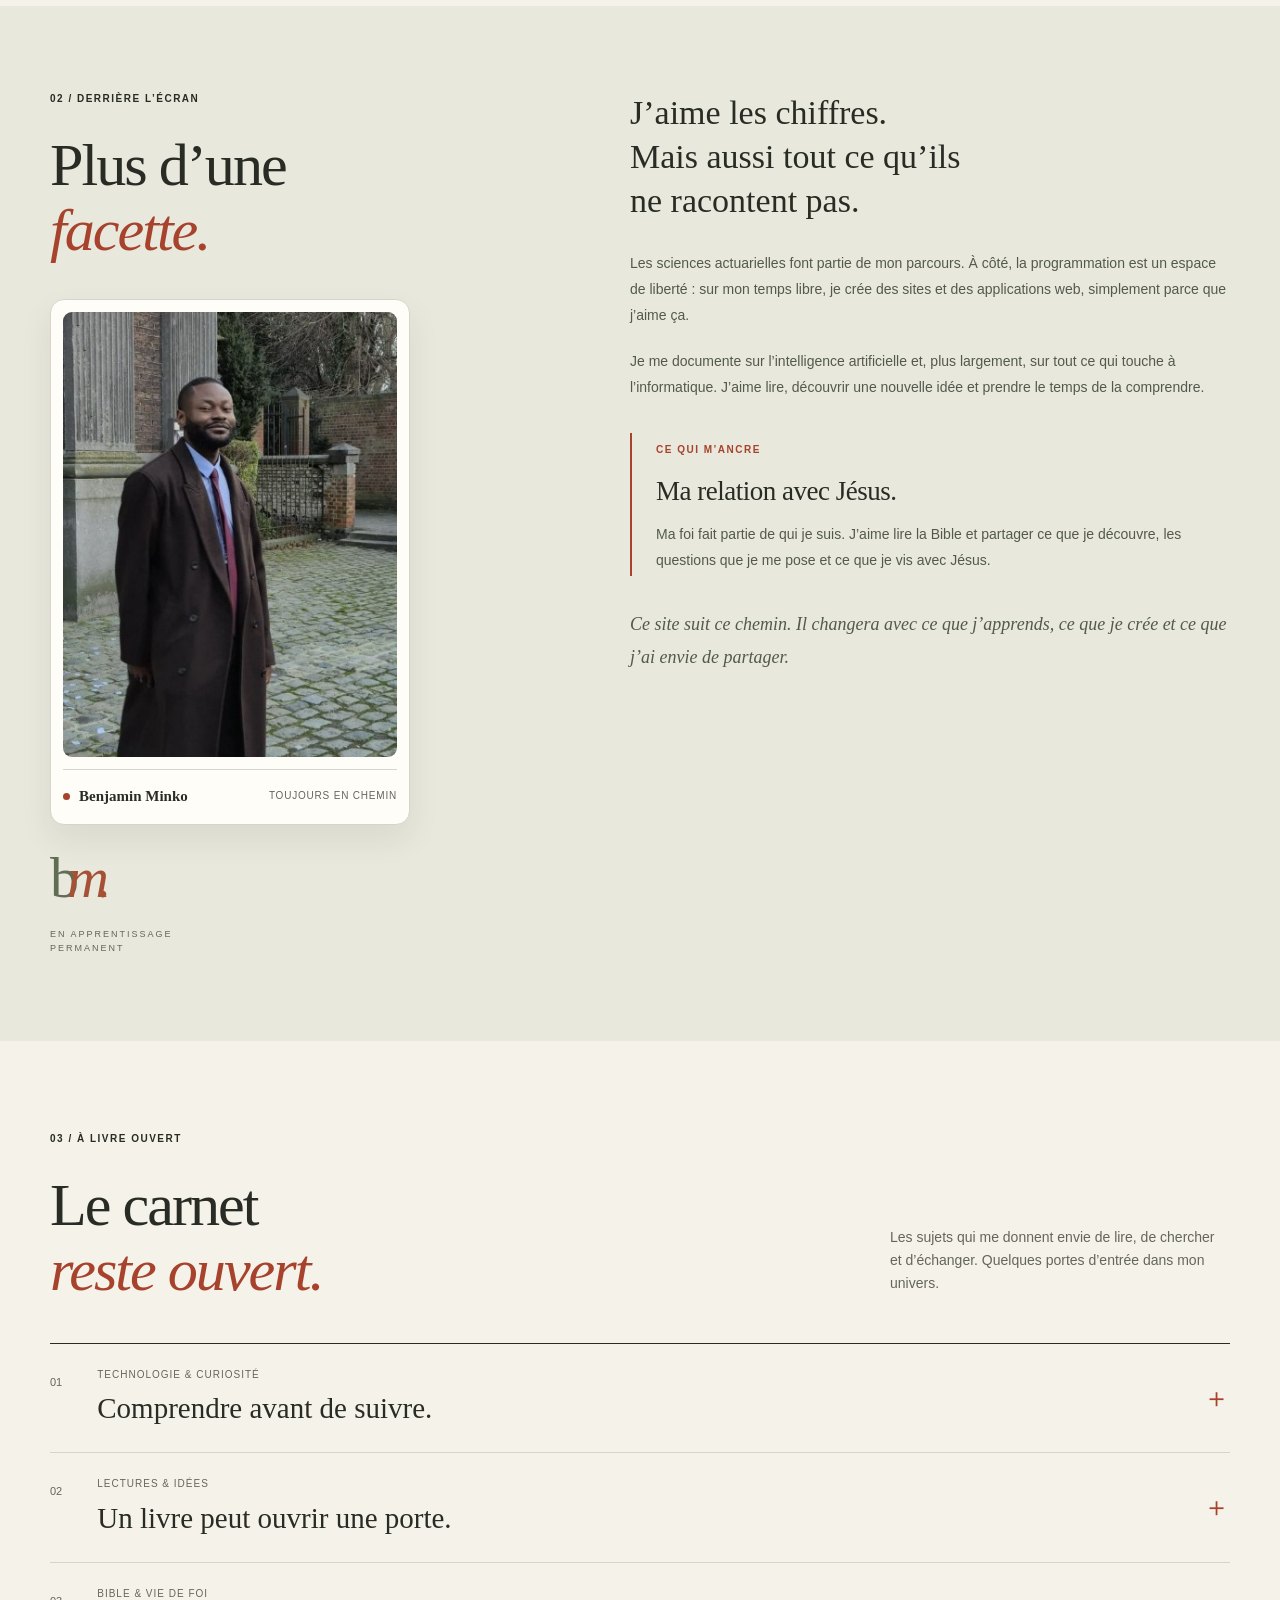
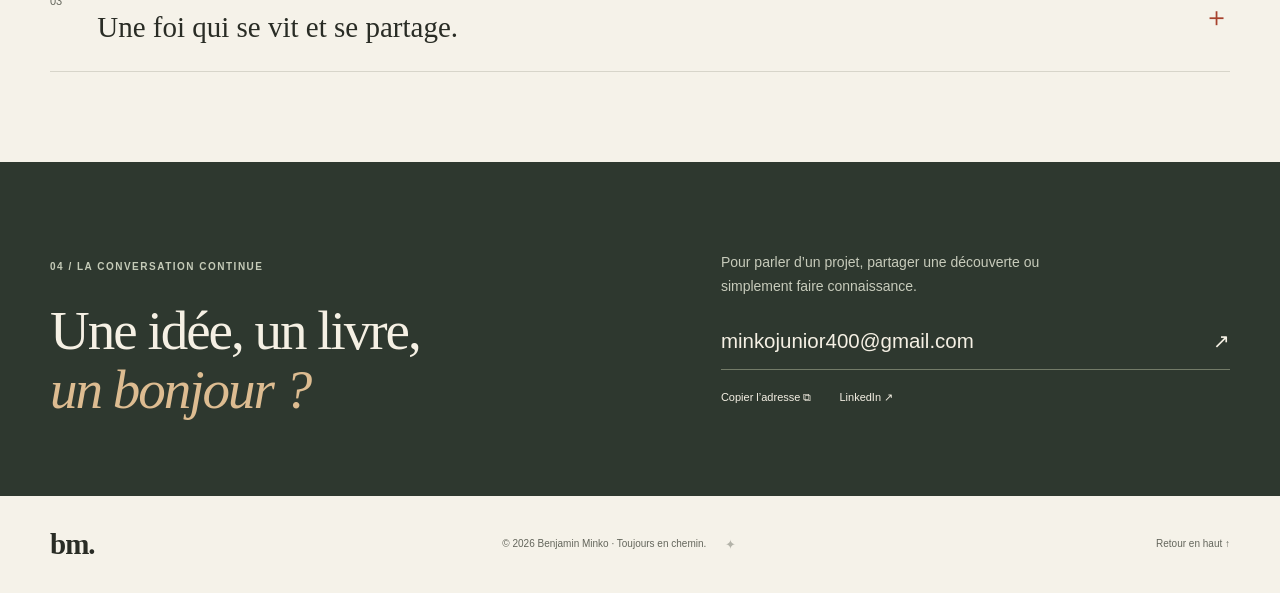
==== commit f2a34c44: "feat(ia): ajouter l'application Verbum pour la memorisation et maitrise des Ecritures" ====
--- a/index.html
+++ b/index.html
@@ -149,7 +149,13 @@
 
 - Analyse multi-angulaire : mode académique (rigueur &amp; méthodologie), général (clarté &amp; concision), ou méditation (réflexion profonde &amp; résonance biblique).
 - 4 angles d&#x27;exploration : Synthèse structurée, Questions clés stimulantes, Cartographie des concepts essentiels, Connexions transversales.
-- Respect strict de la confidentialité : analyse en mémoire, aucune donnée persistée, moteur local ou API directe.</div></details></article></div>
+- Respect strict de la confidentialité : analyse en mémoire, aucune donnée persistée, moteur local ou API directe.</div></details></article>
+<article class="project project-wide reveal" data-category="IA"><img class="project-image" src="https://yvrtpioalszmefypdfsy.supabase.co/storage/v1/object/public/portfolio-media/verbum-hero.jpg" alt="Verbum — Mémorisation et Maîtrise des Écritures par Benjamin Minko" loading="lazy" width="800" height="500"><div class="wide-copy"><div class="project-meta"><span>05 — IA</span><span>Vanilla JS · Algorithme NLP Diff (Levenshtein/LCS) · Web Speech &amp; Audio API · LocalStorage</span></div><h3>Verbum — Mémorisation des Écritures</h3><p>Un atelier biblique interactif pour graver la Parole dans son cœur. Mémorisation mot à mot avec analyse intelligente des écarts, jeu d&#x27;enquête pour identifier la référence d&#x27;un texte et flash quiz interactifs pour tester sa maîtrise des Écritures.</p><div class="project-links"><a href="/verbum.html">Essayer l’application <span aria-hidden="true">→</span></a><a href="https://github.com/Katakurisamaa/portfolio.git" target="_blank" rel="noopener noreferrer">Code source ↗<span class="sr-only"> (nouvel onglet)</span></a></div><details><summary>Dans les coulisses <span aria-hidden="true">+</span></summary><div class="detail-body">Verbum allie rigueur linguistique et foi vivante pour aider toute personne désireuse de maîtriser sa Bible :
+
+- Mode Graver (Dictée &amp; Mémorisation) : choix du livre et de la version (Louis Segond 1910 ou Parole de Vie), avec niveaux progressifs (découverte, premières lettres, texte à trous, page blanche). L&#x27;algorithme NLP analyse la fidélité mot à mot, isole les coquilles et affiche un diff coloré instantané.
+- Mode Détective : un verset est proposé sans contexte ; l&#x27;utilisateur mobilise sa mémoire pour en retrouver le livre, le chapitre et le verset, assisté d&#x27;indices historiques et théologiques.
+- Flash Quizz : QCM stimulant avec 4 propositions de versets pour une référence donnée, carillon de validation et série de victoires.
+- Récitation audio intégrée et suivi des progrès en local (LocalStorage).</div></details></div></article></div>
 <div class="hub-rubrics-block">
   <div class="browse-header">
     <h3 class="browse-label">Explorer par univers & partages</h3>
@@ -188,7 +194,7 @@
   <h3 class="card-title">Intelligence artificielle</h3>
   <p class="card-desc">Mes expériences avec l’intelligence artificielle, les outils que j’explore et ce que j’apprends en les construisant.</p>
   <div class="section-card-bottom">
-    <span class="card-count-pill">1 projet</span>
+    <span class="card-count-pill">2 projets</span>
     <span class="card-btn">Voir les projets <span aria-hidden="true">→</span></span>
   </div>
 </a><a class="section-card tone-sage" href="rubriques/lectures.html">
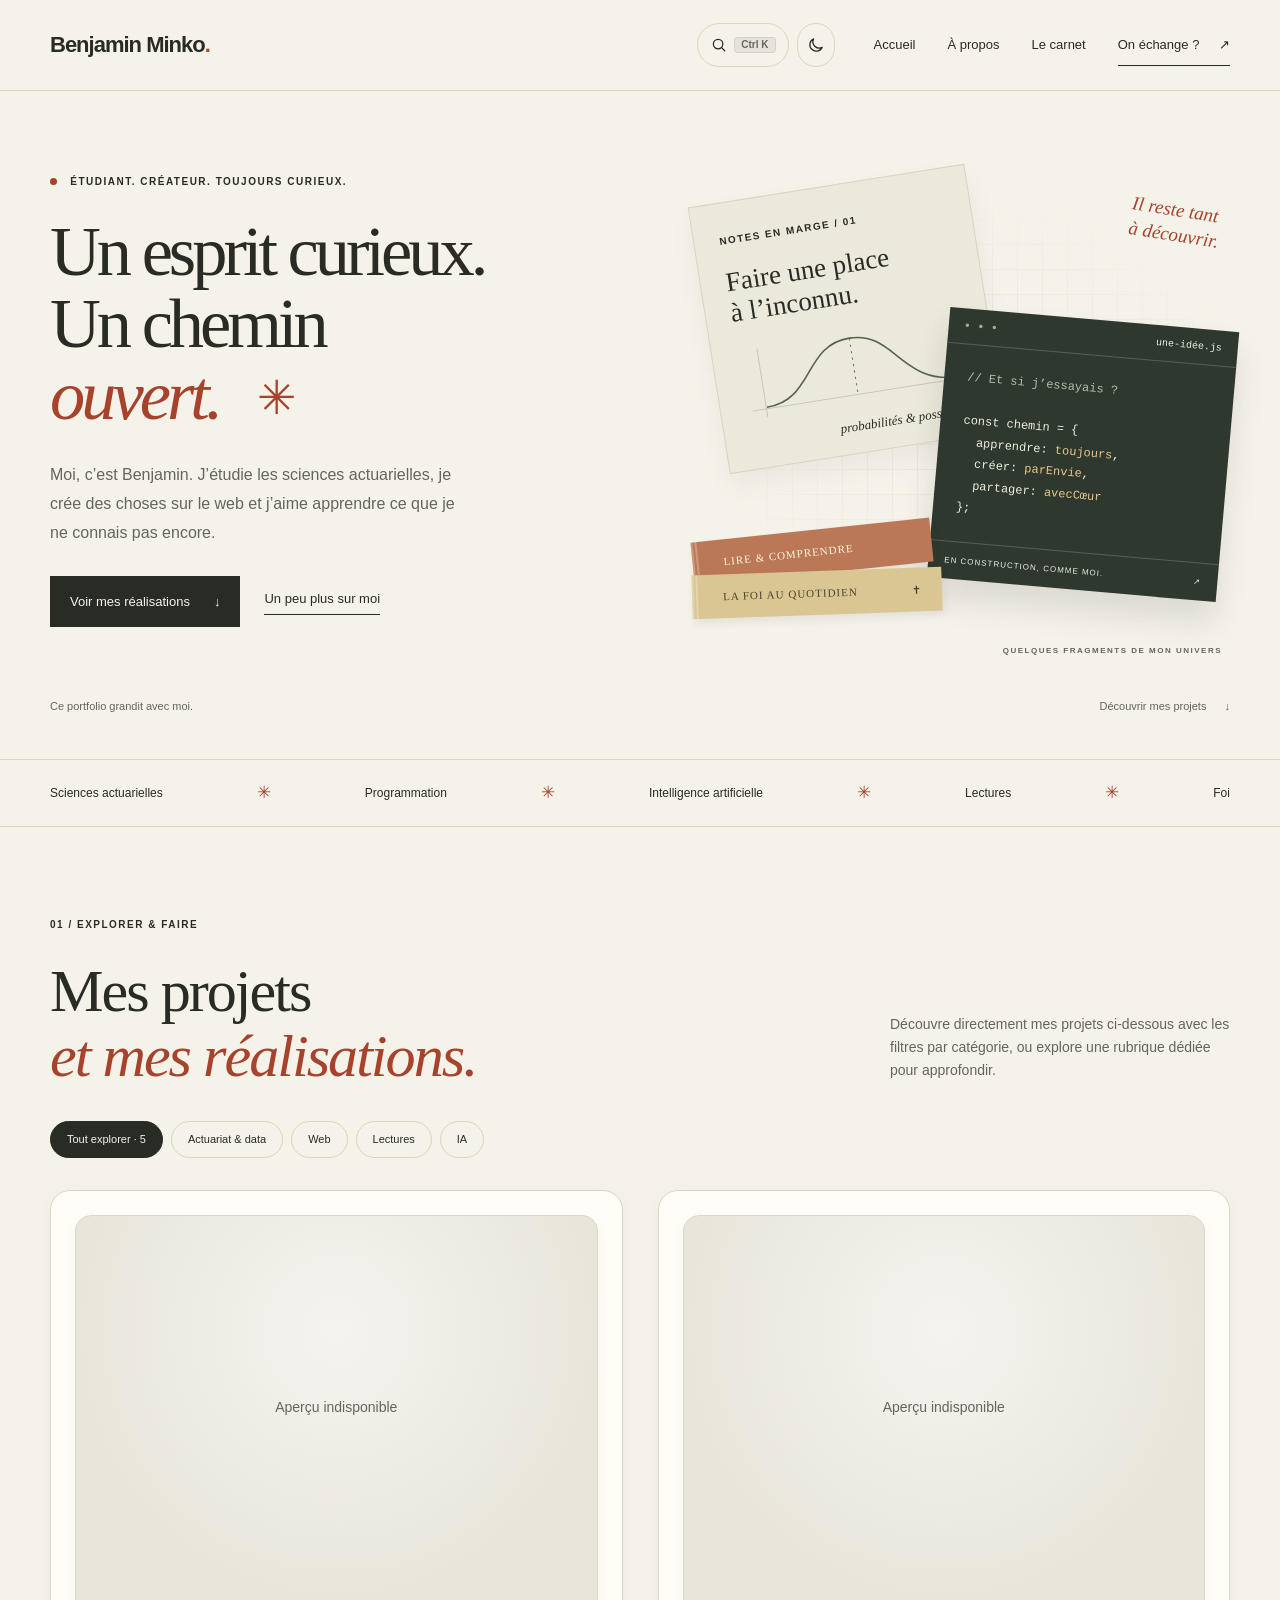
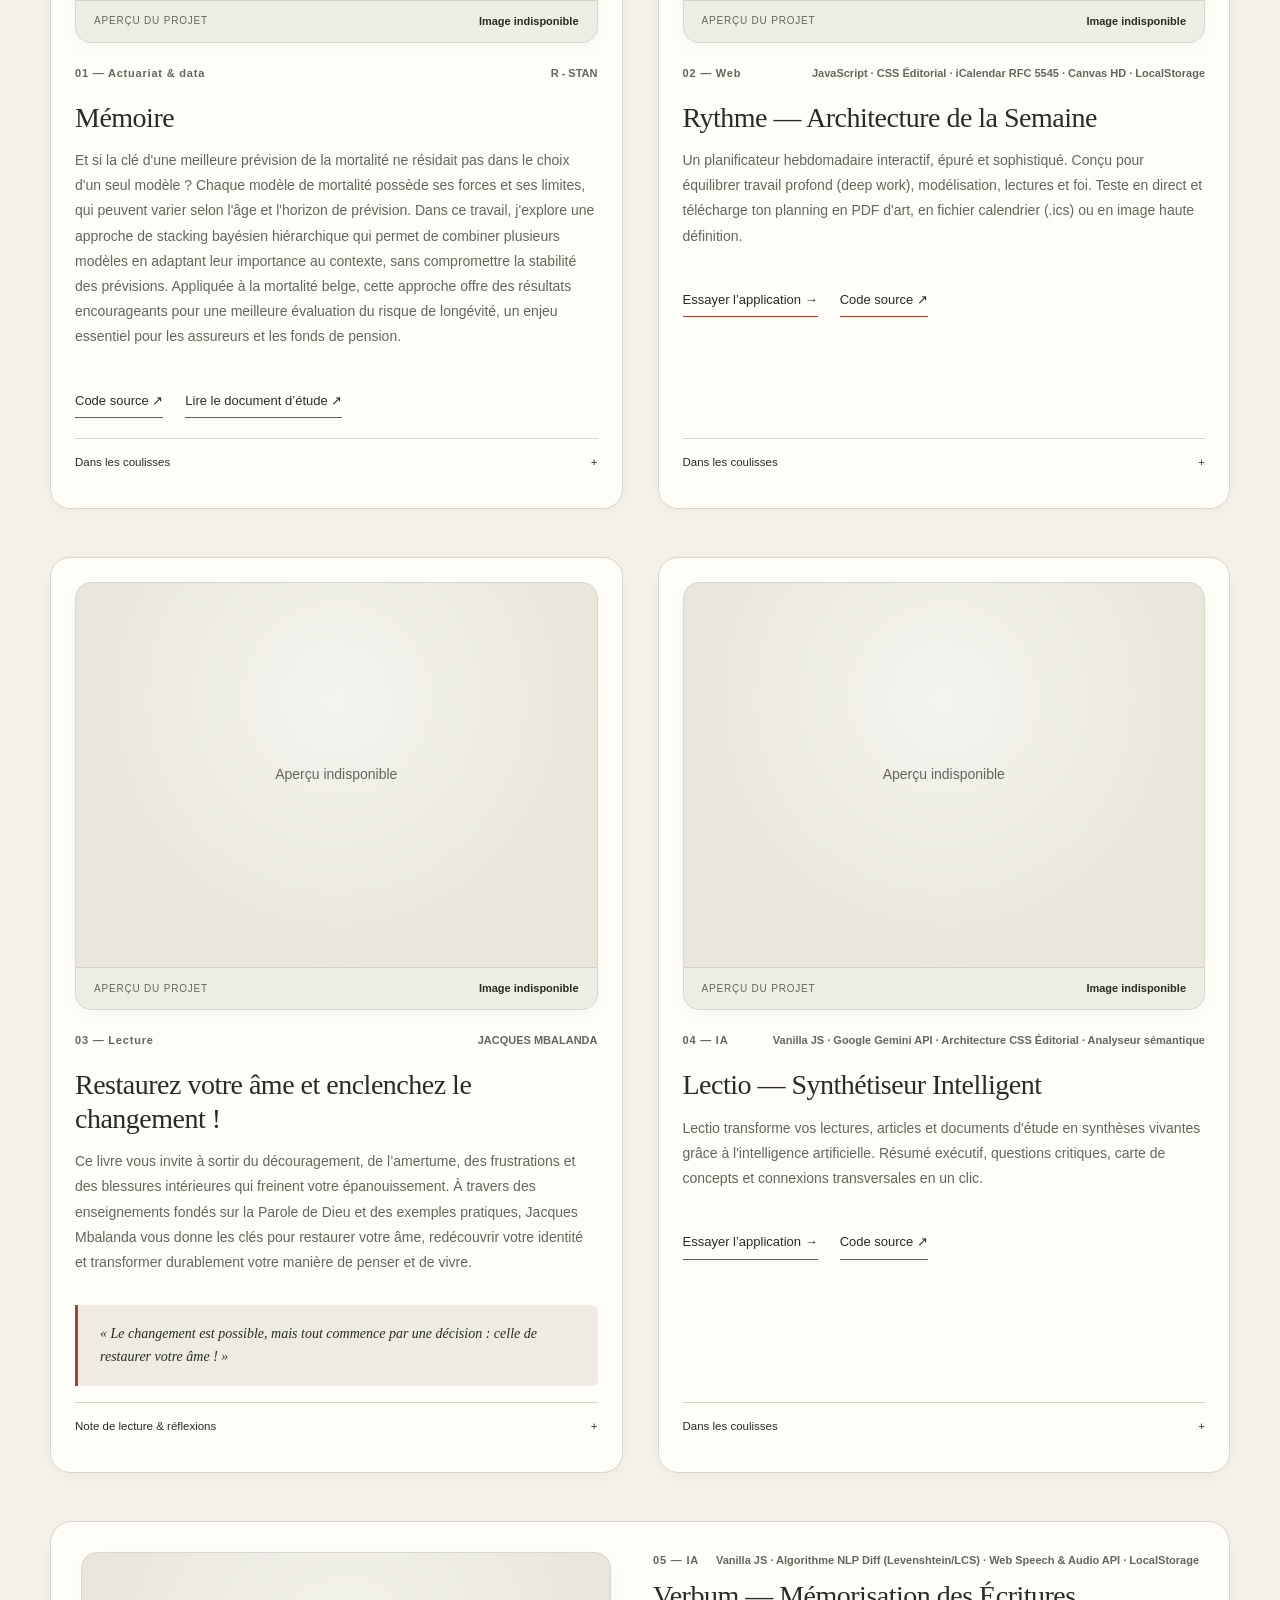
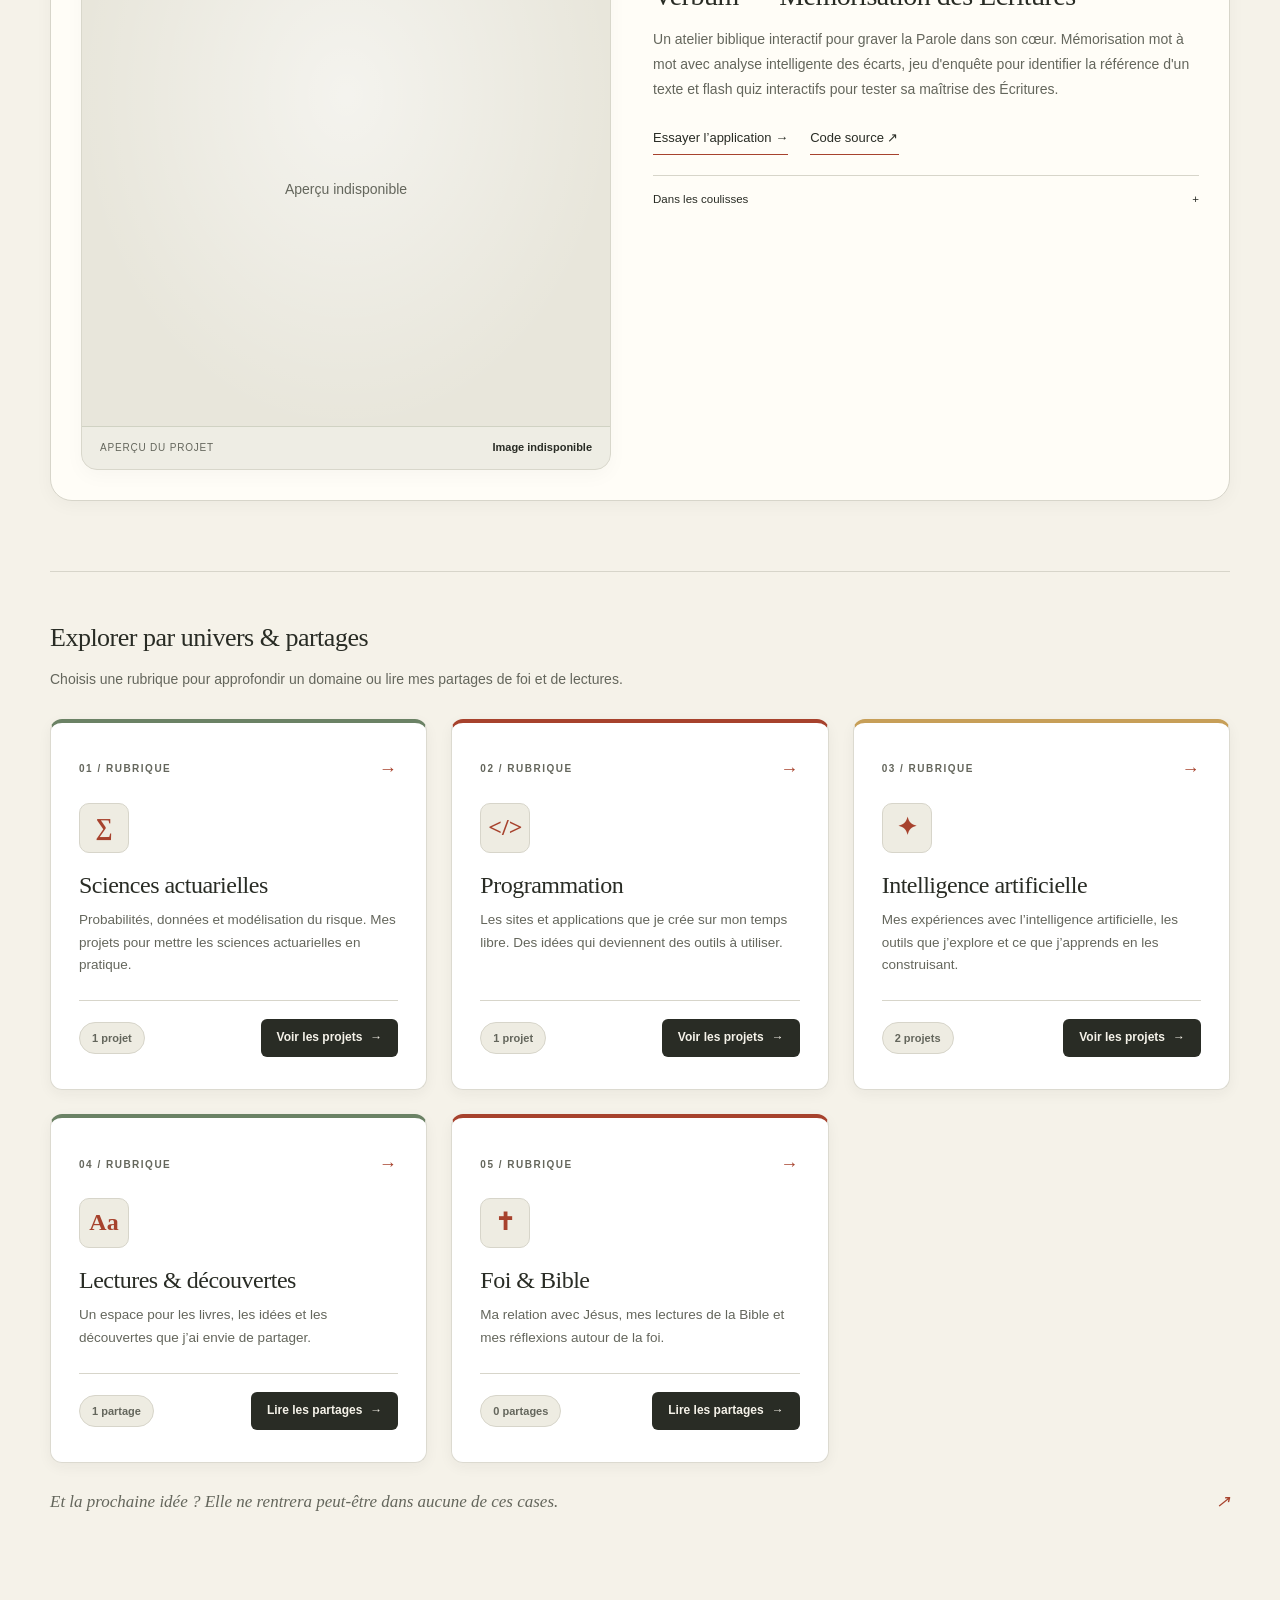
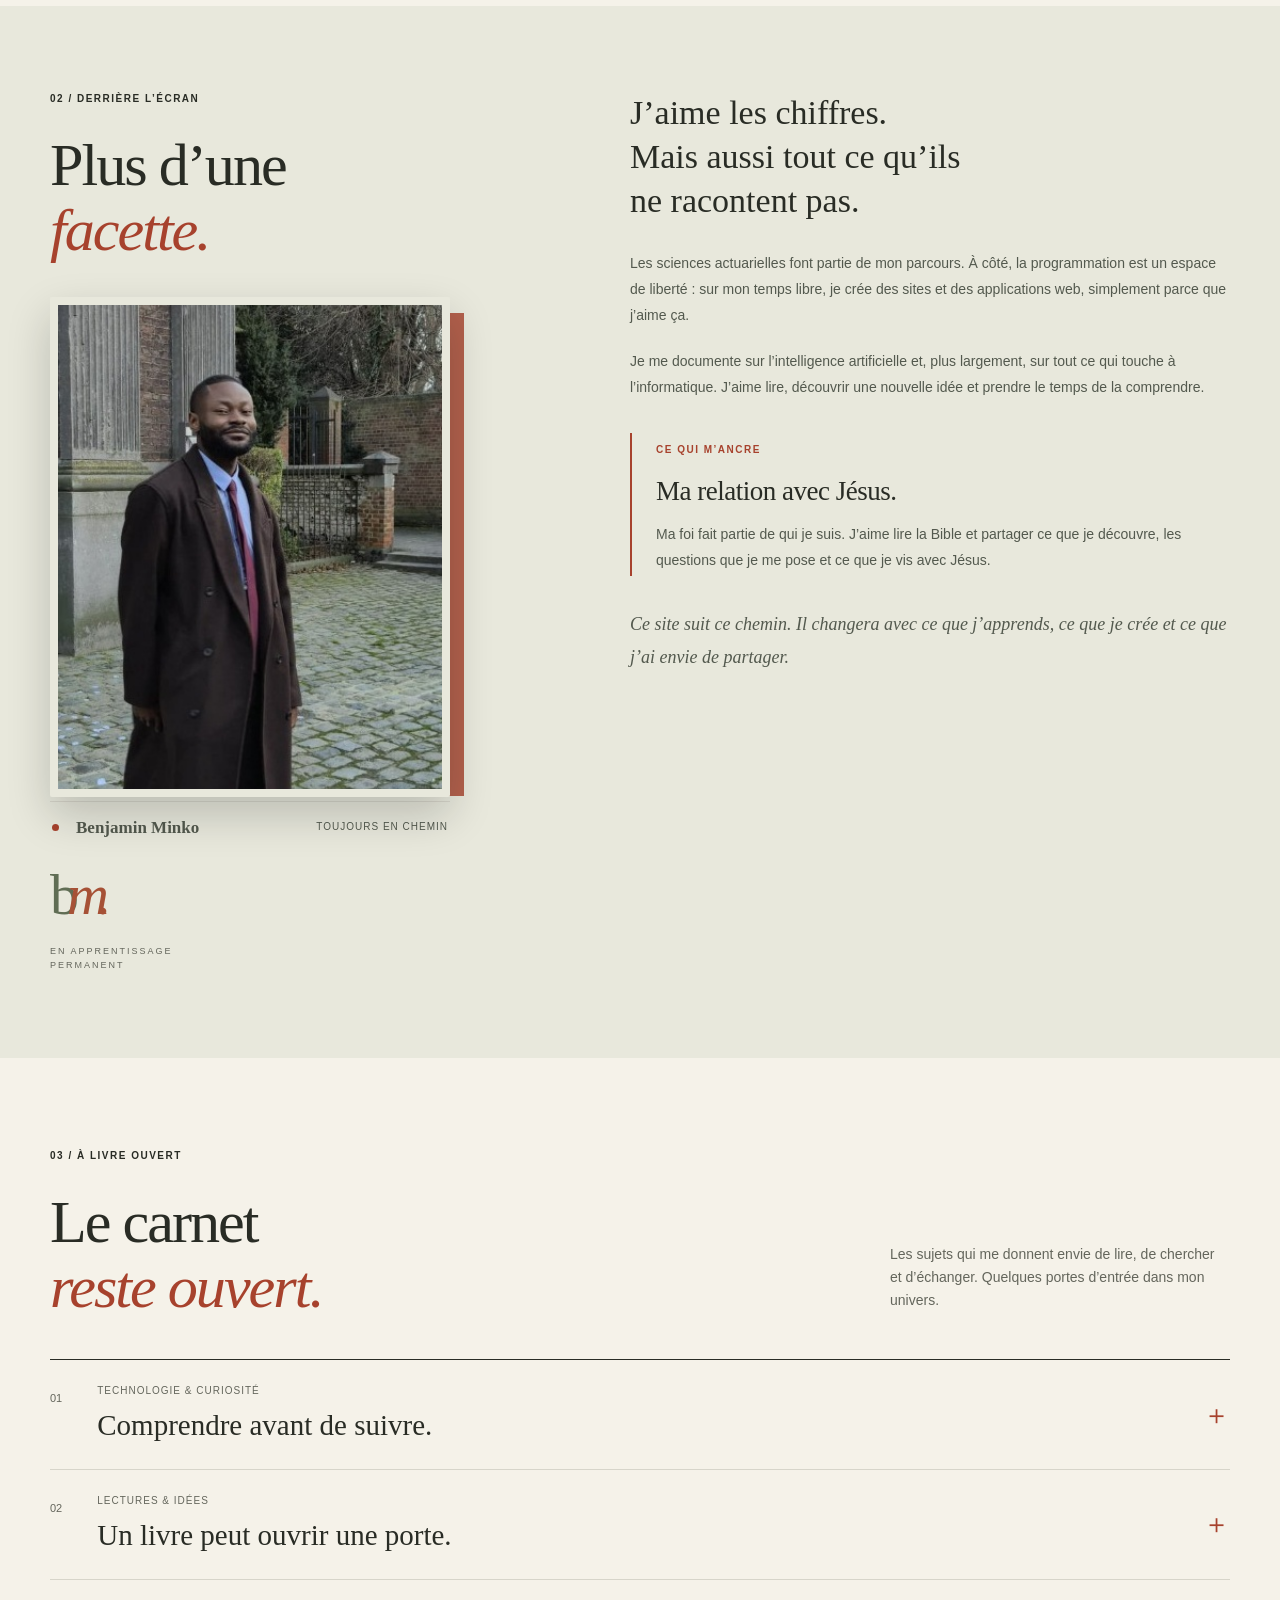
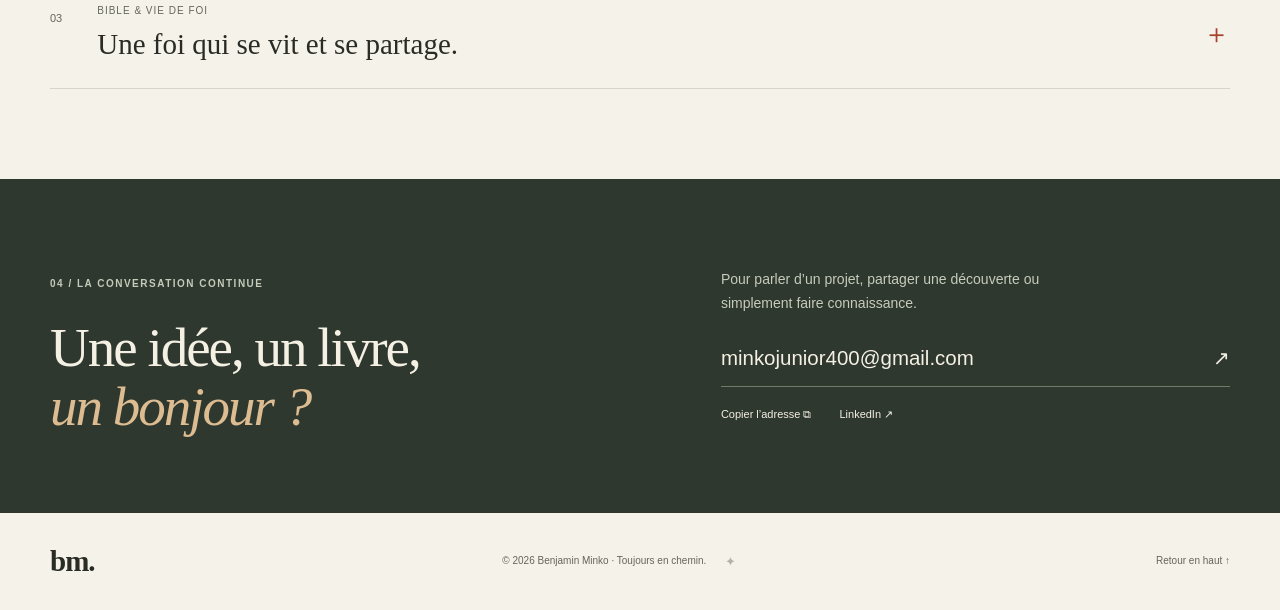
==== commit 2085228b: "chore: mise a jour du planificateur Rythme et synchronisation des projets" ====
--- a/index.html
+++ b/index.html
@@ -93,14 +93,14 @@
 <link rel="stylesheet" href="https://cdn.jsdelivr.net/npm/katex@0.16.11/dist/katex.min.css" crossorigin="anonymous">
 <script defer src="https://cdn.jsdelivr.net/npm/katex@0.16.11/dist/katex.min.js" crossorigin="anonymous"></script>
 <script defer src="https://cdn.jsdelivr.net/npm/katex@0.16.11/dist/contrib/auto-render.min.js" crossorigin="anonymous"></script>
-<link rel="stylesheet" href="styles.css?v=20261013"><script src="script.js?v=20261014" defer></script>
+<link rel="stylesheet" href="styles.css?v=20261014-portrait-caption2"><script src="script.js?v=20261014-nav" defer></script>
 </head>
 <body>
 <a class="skip-link" href="#contenu">Aller au contenu</a>
 <header class="header"><nav class="nav wrap" aria-label="Navigation principale">
 <a class="brand" href="#accueil" aria-label="Benjamin Minko, accueil">Benjamin Minko<b>.</b></a>
-<div class="nav-tools"><button type="button" class="nav-tool-btn" id="search-trigger" title="Rechercher (Ctrl+K)" aria-label="Rechercher"><span aria-hidden="true">🔍</span> <kbd class="nav-kbd">Ctrl K</kbd></button><button type="button" class="nav-tool-btn" id="theme-toggle" title="Basculer thème sombre / clair" aria-label="Thème sombre">🌙</button></div>
-<button class="menu-toggle" aria-expanded="false" aria-controls="navigation" hidden>Menu <span aria-hidden="true">＋</span></button>
+<div class="nav-tools"><button type="button" class="nav-tool-btn" id="search-trigger" title="Rechercher (Ctrl+K)" aria-label="Rechercher"><svg class="nav-icon" viewBox="0 0 24 24" aria-hidden="true"><circle cx="10.8" cy="10.8" r="6.3"></circle><path d="m15.5 15.5 4.1 4.1"></path></svg> <kbd class="nav-kbd">Ctrl K</kbd></button><button type="button" class="nav-tool-btn theme-toggle" id="theme-toggle" title="Basculer thème sombre / clair" aria-label="Thème sombre"><span class="theme-icon" aria-hidden="true"></span></button></div>
+<button class="menu-toggle" aria-expanded="false" aria-controls="navigation" hidden>Menu <span class="menu-toggle-icon" aria-hidden="true"><i></i><i></i><i></i></span></button>
 <div class="nav-links" id="navigation"><a href="#accueil">Accueil</a><a href="#apropos">À propos</a><a href="#carnet">Le carnet</a><a class="nav-contact" href="#contact">On échange ? <span aria-hidden="true">↗</span></a></div>
 </nav></header>
 <main id="contenu">
--- a/styles.css
+++ b/styles.css
@@ -1404,3 +1404,215 @@
 @media(max-width:760px){.projects>.project.media-ready:only-child,.projects>.project-wide.media-ready{grid-template-columns:minmax(0,1fr);gap:20px}.projects>.project.media-ready:only-child .media-copy,.projects>.project-wide.media-ready .media-copy{padding:0}.projects>.project.media-ready:only-child .media-stage,.projects>.project-wide.media-ready .media-stage,.project-media .media-stage{height:clamp(310px,95vw,440px);padding:25px}.project-media.is-landscape .media-stage{height:auto;min-height:210px;aspect-ratio:4/3;padding:18px}.project-media.is-landscape .project-image{max-height:100%;max-width:100%}.media-copy .project-meta{margin-top:0}.media-copy h3{font-size:29px}.media-footer{padding:13px 15px}.image-viewer{width:calc(100vw - 20px);max-height:calc(100dvh - 20px);border-radius:10px}.image-viewer-head{padding:12px 14px;gap:12px}.image-viewer-content{padding:12px;height:68dvh}.image-viewer-caption{padding:12px 14px;font-size:11px}}
 @media(prefers-reduced-motion:reduce){.project-media,.project-media .project-image{transition:none!important}.project-media:hover .project-image{transform:none}}
 
+/* ==========================================================================
+   Visionneuse d'Image Personnalisée (.image-viewer) Desktop & Mobile
+   ========================================================================== */
+.image-viewer {
+  width: min(92vw, 1060px);
+  max-height: 90vh;
+  margin: auto;
+  border: 1px solid var(--line);
+  border-radius: 16px;
+  background: var(--paper);
+  color: var(--ink);
+  padding: 0;
+  box-shadow: 0 24px 60px rgba(0, 0, 0, 0.4);
+  overflow: hidden;
+}
+
+.image-viewer::backdrop {
+  background: rgba(18, 21, 16, 0.75);
+  backdrop-filter: blur(8px);
+  -webkit-backdrop-filter: blur(8px);
+}
+
+.image-viewer-head {
+  display: flex;
+  align-items: center;
+  justify-content: space-between;
+  padding: 14px 22px;
+  border-bottom: 1px solid var(--line);
+  background: var(--paper);
+}
+
+.image-viewer-head h2 {
+  font-family: var(--serif);
+  font-size: 1.25rem;
+  font-weight: 700;
+  margin: 0;
+  color: var(--ink);
+}
+
+.image-viewer-close {
+  background: var(--paper);
+  border: 1px solid var(--line);
+  color: var(--ink);
+  font-size: 0.88rem;
+  font-weight: 600;
+  padding: 6px 16px;
+  border-radius: 6px;
+  cursor: pointer;
+  transition: all 0.2s ease;
+}
+
+.image-viewer-close:hover {
+  background: var(--accent);
+  color: #ffffff;
+  border-color: var(--accent);
+}
+
+.image-viewer-content {
+  display: flex;
+  align-items: center;
+  justify-content: center;
+  background: #151814;
+  padding: 24px;
+  overflow: auto;
+  max-height: 70vh;
+}
+
+.image-viewer-content img {
+  max-width: 100%;
+  max-height: 66vh;
+  object-fit: contain;
+  border-radius: 8px;
+  box-shadow: 0 8px 30px rgba(0, 0, 0, 0.45);
+}
+
+.image-viewer-caption {
+  margin: 0;
+  padding: 12px 22px;
+  font-size: 0.9rem;
+  color: var(--muted);
+  background: var(--paper);
+  border-top: 1px solid var(--line);
+  text-align: center;
+  font-style: italic;
+}
+
+[data-theme="dark"] .image-viewer {
+  background: #1f231d;
+  border-color: #383e33;
+}
+
+[data-theme="dark"] .image-viewer-head,
+[data-theme="dark"] .image-viewer-caption {
+  background: #1a1e18;
+  border-color: #383e33;
+}
+
+
+/* Navigation controls: quiet, consistent line icons instead of emoji glyphs. */
+.nav-icon,
+.theme-icon,
+.theme-icon svg {
+  display: block;
+  width: 18px;
+  height: 18px;
+  flex: 0 0 18px;
+}
+
+.nav-icon,
+.theme-icon svg {
+  fill: none;
+  stroke: currentColor;
+  stroke-width: 1.7;
+  stroke-linecap: round;
+  stroke-linejoin: round;
+  transition: transform .2s ease;
+}
+
+.nav-tool-btn:hover .nav-icon { transform: scale(1.06); }
+.theme-toggle { justify-content: center; width: 38px; height: 34px; padding: 7px; }
+.theme-toggle:hover .theme-icon svg { transform: rotate(-12deg); }
+
+.menu-toggle-icon {
+  display: grid;
+  width: 18px;
+  height: 14px;
+  align-content: space-between;
+}
+
+.menu-toggle-icon i {
+  display: block;
+  width: 18px;
+  height: 1px;
+  background: currentColor;
+  transition: transform .2s ease, opacity .15s ease;
+}
+
+.menu-toggle[aria-expanded="true"] .menu-toggle-icon i:first-child { transform: translateY(6.5px) rotate(45deg); }
+.menu-toggle[aria-expanded="true"] .menu-toggle-icon i:nth-child(2) { opacity: 0; }
+.menu-toggle[aria-expanded="true"] .menu-toggle-icon i:last-child { transform: translateY(-6.5px) rotate(-45deg); }
+
+@media (max-width: 760px) {
+  .menu-toggle:not([hidden]) { gap: 10px; }
+  .menu-toggle .menu-toggle-icon { width: 18px; height: 14px; }
+}
+
+/* Portrait mis en scène comme un tirage éditorial dans la section À propos. */
+.about-portrait-card {
+  position: relative;
+  z-index: 0;
+  width: min(100%, 400px);
+  max-width: 400px;
+  margin-top: 34px;
+  padding: 0;
+  border: 0;
+  border-radius: 0;
+  background: transparent;
+  box-shadow: none;
+  isolation: isolate;
+}
+
+.about-portrait-card::before {
+  position: absolute;
+  z-index: -1;
+  content: "";
+  inset: 16px -14px 46px 14px;
+  background: var(--accent);
+  opacity: .82;
+  transition: transform .28s ease, opacity .28s ease;
+}
+
+.about-portrait-card:hover {
+  transform: translateY(-3px);
+  box-shadow: none;
+}
+
+.about-portrait-card:hover::before { transform: translate(3px, 3px); opacity: 1; }
+
+.about-portrait-frame {
+  aspect-ratio: 4 / 5;
+  border: 8px solid var(--surface-about);
+  border-radius: 2px;
+  background: var(--surface-soft);
+  box-shadow: 0 18px 44px rgba(12, 17, 13, .2);
+}
+
+.about-portrait-img {
+  object-position: center 18%;
+}
+
+.about-portrait-footer {
+  padding: 12px 2px 0;
+  border-top: 1px solid var(--line);
+  margin-top: 4px;
+}
+
+.about-portrait-name { gap: 8px; color: var(--copy); }
+.about-portrait-name .small-dot { flex: 0 0 7px; }
+.about-portrait-name strong { font-size: 17px; }
+.about-portrait-caption { letter-spacing: 1px; color: var(--copy); }
+
+@media (max-width: 760px) {
+  .about-portrait-card {
+    width: min(100%, 360px);
+    max-width: 360px;
+    margin: 30px auto 0;
+  }
+}
+
+@media (prefers-reduced-motion: reduce) {
+  .about-portrait-card, .about-portrait-card::before { transition: none; }
+}
